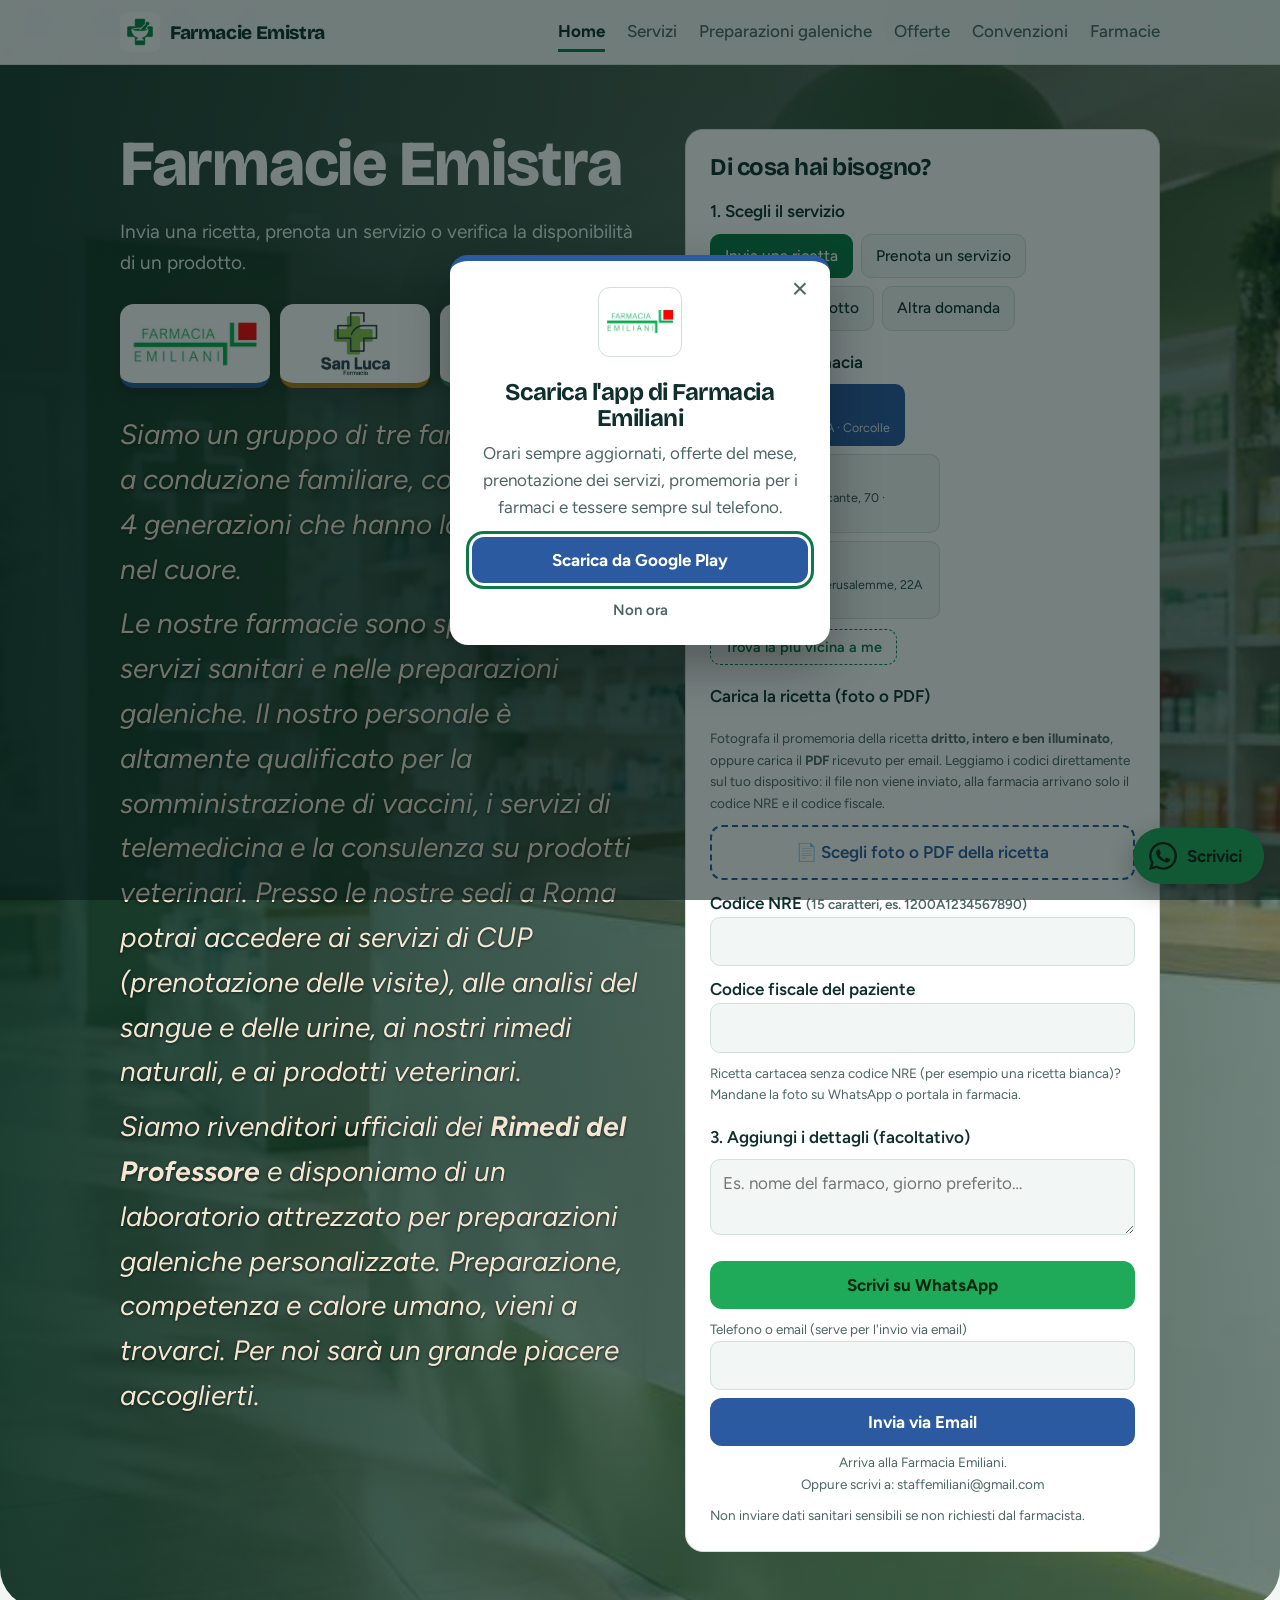
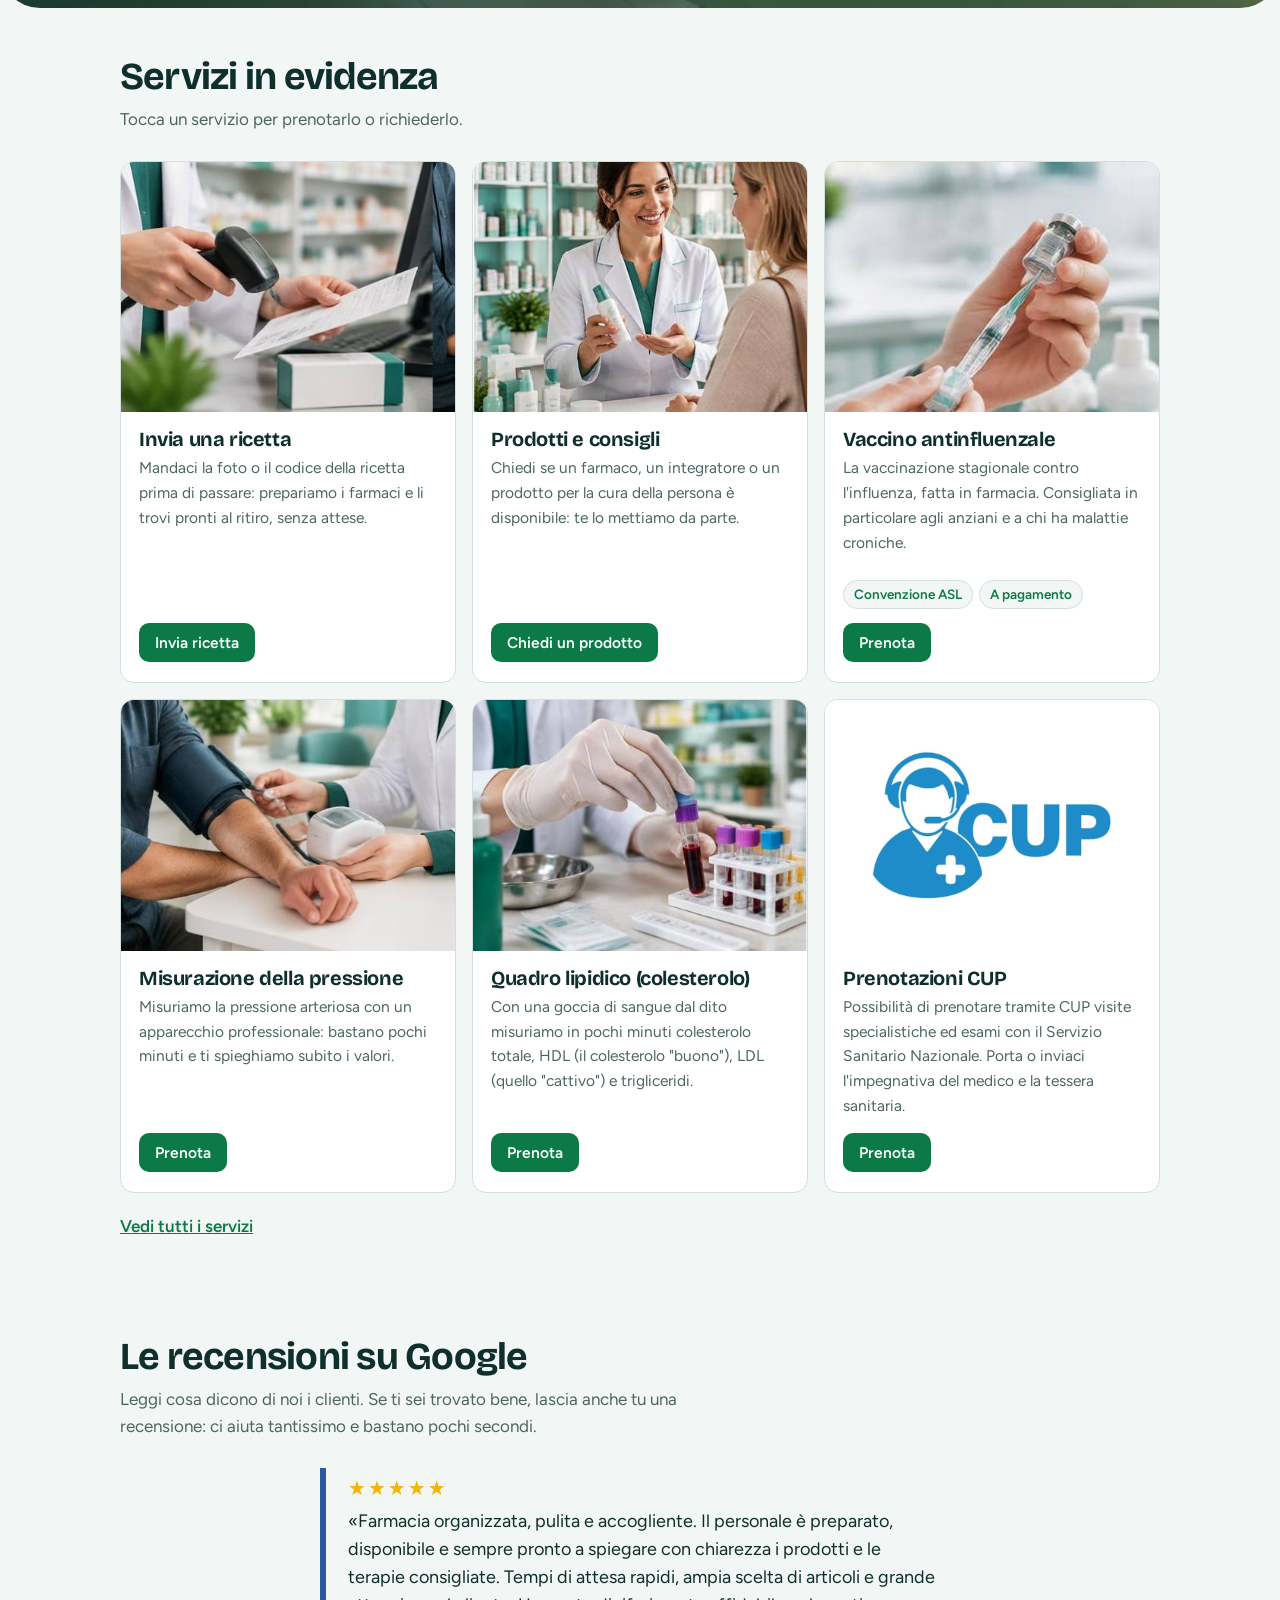
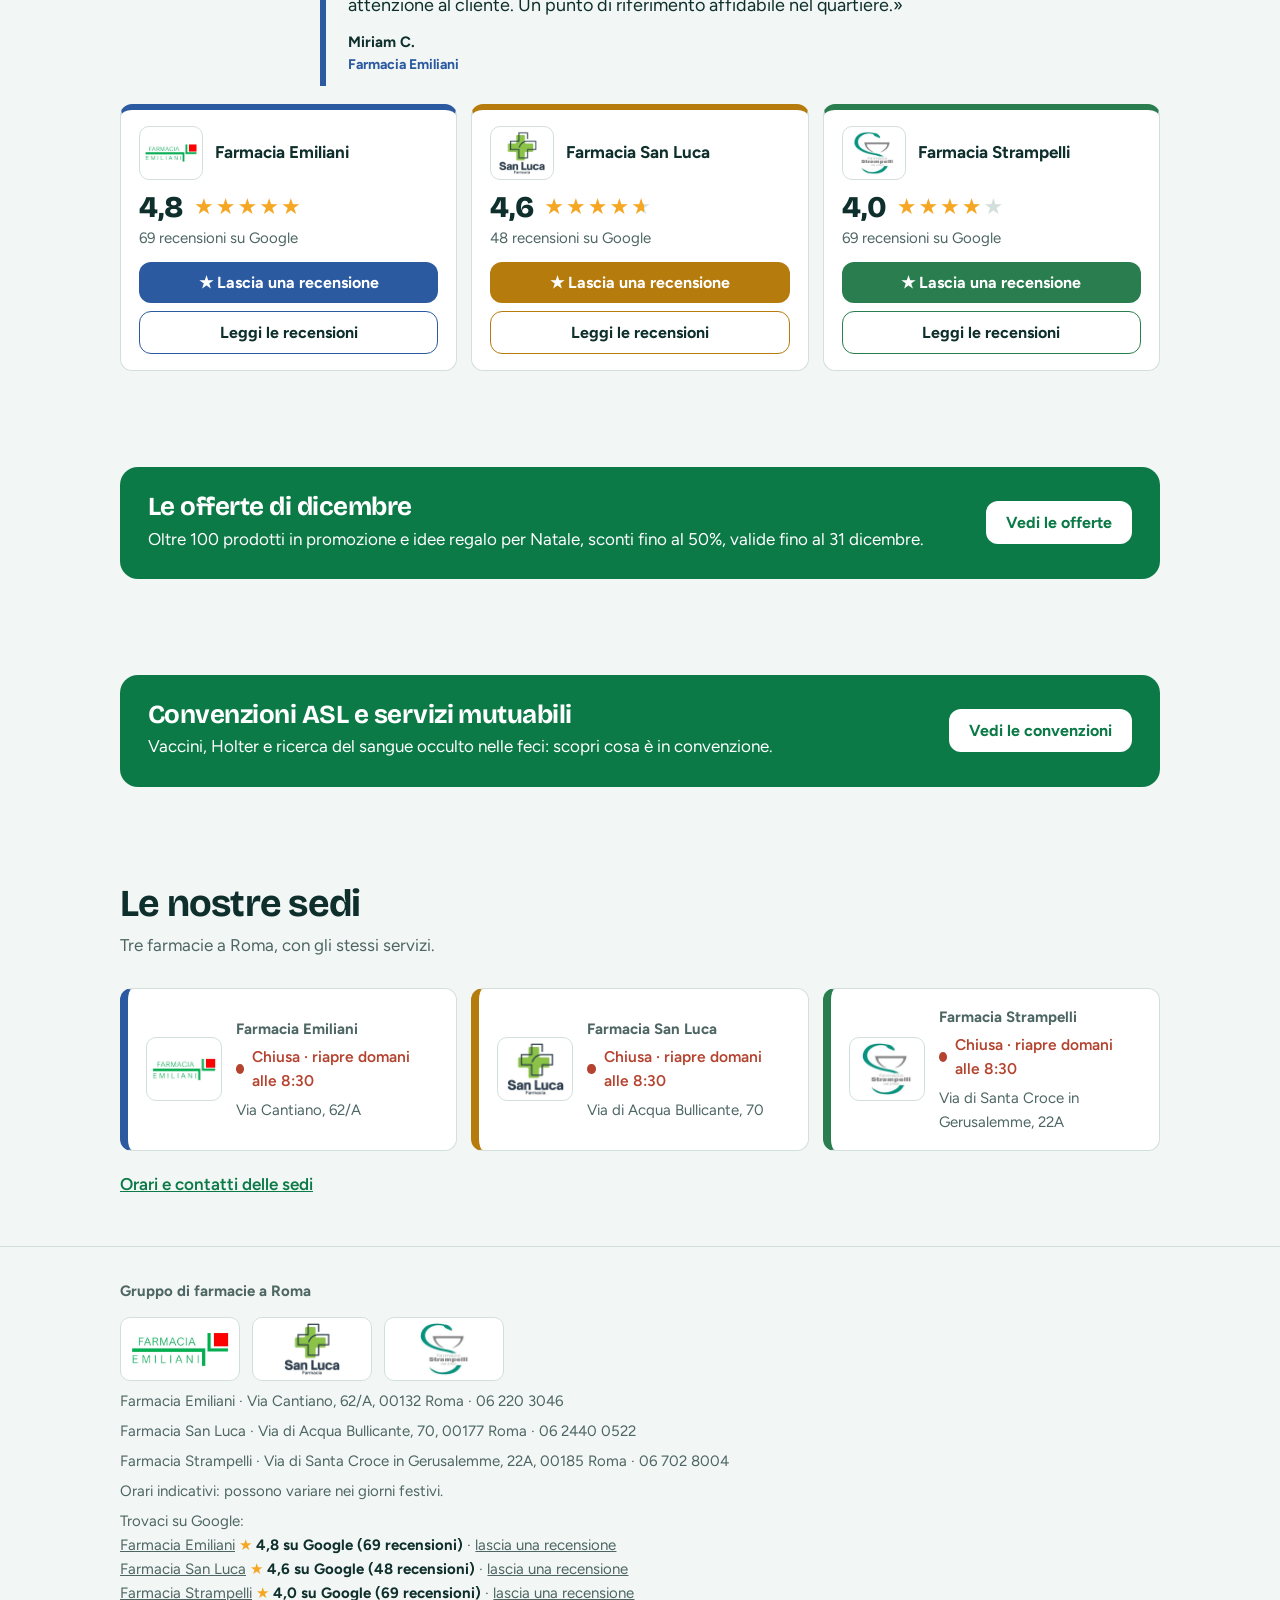
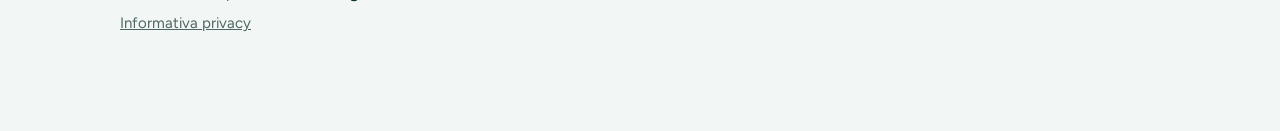
==== index.html @ eab48141 "Offerte di dicembre 2026: 102 prodotti dal volantino Q Farmacia + reparto Idee regalo di Natale Co-A" ====
<!DOCTYPE html>
<html lang="it">
<head>
<meta charset="utf-8">
<meta name="viewport" content="width=device-width, initial-scale=1, viewport-fit=cover">
<title>Farmacie Emistra · Emiliani, San Luca e Strampelli a Roma</title>
<meta name="description" content="Farmacie Emiliani, San Luca e Strampelli a Roma: invia la ricetta, prenota vaccini, Holter, analisi e servizi, scrivi su WhatsApp alla farmacia più vicina.">
<link rel="icon" type="image/png" href="assets/img/logo-gruppo.png">
<link rel="preconnect" href="https://fonts.googleapis.com">
<link rel="preconnect" href="https://fonts.gstatic.com" crossorigin>
<link href="https://fonts.googleapis.com/css2?family=Bricolage+Grotesque:wght@500;700;800&family=Figtree:wght@400;500;600&display=swap" rel="stylesheet">
<link rel="stylesheet" href="assets/style.css?v=1795597389">

</head>
<body>
<header><div class="wrap">
  <a class="brand" href="index.html"><img src="assets/img/logo-gruppo.png" alt="" width="40" height="40">Farmacie Emistra</a>
  <button type="button" class="navbtn" id="navbtn" aria-expanded="false" aria-controls="nav" aria-label="Menu"><svg width="24" height="24" viewBox="0 0 24 24" fill="none" stroke="currentColor" stroke-width="2.4" stroke-linecap="round" aria-hidden="true"><path d="M4 7h16M4 12h16M4 17h16"/></svg></button>
  <nav id="nav" aria-label="Principale"><a href="index.html" aria-current="page">Home</a><a href="servizi.html">Servizi</a><a href="preparazioni-galeniche.html">Preparazioni galeniche</a><a href="offerte.html">Offerte</a><a href="convenzioni.html">Convenzioni</a><a href="farmacie.html">Farmacie</a></nav>
</div></header>
<main id="top" tabindex="-1">
<div class="hero"><div class="wrap hero-grid">
  <div>
    <h1>Farmacie Emistra</h1>
    <p class="lead">Invia una ricetta, prenota un servizio o verifica la disponibilità di un prodotto.</p>
    <div class="trio">
      <a class="chip logo l-emiliani" style="--c:var(--emiliani)" href="https://www.google.com/maps/place/?q=place_id:ChIJH382Q7F-LxMRiJyVyYdh7GQ" target="_blank" rel="noopener"><span class="sr">Farmacia Emiliani - apri la scheda su Google</span></a>
      <a class="chip logo l-sanluca" style="--c:var(--sanluca)" href="https://www.google.com/maps/place/?q=place_id:ChIJL9sEBT1iLxMRGhrkAy4iJFs" target="_blank" rel="noopener"><span class="sr">Farmacia San Luca - apri la scheda su Google</span></a>
      <a class="chip logo l-strampelli" style="--c:var(--strampelli)" href="https://www.google.com/maps/place/?q=place_id:ChIJG0-y5ZNhLxMRQLBoApzZKh0" target="_blank" rel="noopener"><span class="sr">Farmacia Strampelli - apri la scheda su Google</span></a>
    </div>
    <div class="chi">
      <p>Siamo un gruppo di tre farmacie a Roma, a conduzione familiare, con farmacisti da 4 generazioni che hanno la professione nel cuore.</p>
      <p>Le nostre farmacie sono specializzate nei servizi sanitari e nelle preparazioni galeniche. Il nostro personale è altamente qualificato per la somministrazione di vaccini, i servizi di telemedicina e la consulenza su prodotti veterinari. Presso le nostre sedi a Roma potrai accedere ai servizi di CUP (prenotazione delle visite), alle analisi del sangue e delle urine, ai nostri rimedi naturali, e ai prodotti veterinari.</p>
      <p>Siamo rivenditori ufficiali dei <strong>Rimedi del Professore</strong> e disponiamo di un laboratorio attrezzato per preparazioni galeniche personalizzate. Preparazione, competenza e calore umano, vieni a trovarci. Per noi sarà un grande piacere accoglierti.</p>
    </div>
  </div>

  <div class="ask" id="richiesta">
    <h2>Di cosa hai bisogno?</h2>
    <fieldset><legend>1. Scegli il servizio</legend>
      <div class="opts" id="svc">
        <input type="radio" name="s" id="s1" value="Vorrei inviare una ricetta" checked><label for="s1">Invia una ricetta</label>
        <input type="radio" name="s" id="s2" value="Vorrei prenotare un servizio"><label for="s2">Prenota un servizio</label>
        <input type="radio" name="s" id="s3" value="Vorrei chiedere la disponibilità di un prodotto"><label for="s3">Chiedi un prodotto</label>
        <input type="radio" name="s" id="s4" value="Vorrei un'informazione"><label for="s4">Altra domanda</label>
      </div>
    </fieldset>
    <fieldset><legend>2. Scegli la farmacia</legend>
      <div class="opts sede" id="sede">
        <input type="radio" name="f" id="f1" value="393331804161|Emiliani" checked><label for="f1" style="--c:var(--emiliani)">Emiliani<span class="ad">Via Cantiano, 62/A · Corcolle</span></label>
        <input type="radio" name="f" id="f2" value="393890336019|San Luca"><label for="f2" style="--c:var(--sanluca)">San Luca<span class="ad">Via di Acqua Bullicante, 70 · Torpignattara</span></label>
        <input type="radio" name="f" id="f3" value="393403515536|Strampelli"><label for="f3" style="--c:var(--strampelli)">Strampelli<span class="ad">Via S. Croce in Gerusalemme, 22A · San Giovanni</span></label>
      </div>
      <button type="button" class="geob" id="geob">Trova la più vicina a me</button><p class="geo" id="geoS" aria-live="polite"></p>
    </fieldset>
    <fieldset id="hrx" class="rxbox" hidden><legend>Carica la ricetta (foto o PDF)</legend>
    <p class="note">Fotografa il promemoria della ricetta <b>dritto, intero e ben illuminato</b>, oppure carica il <b>PDF</b> ricevuto per email. Leggiamo i codici direttamente sul tuo dispositivo: il file non viene inviato, alla farmacia arrivano solo il codice NRE e il codice fiscale.</p>
    <label class="rxup" for="hrxfile">📄 Scegli foto o PDF della ricetta</label>
    <input type="file" id="hrxfile" accept="image/*,application/pdf" class="rxfile">
    <p class="note rxst" id="hrxst" aria-live="polite"></p>
    <label for="hrxnre" class="rxl">Codice NRE <span class="note">(15 caratteri, es. 1200A1234567890)</span></label>
    <input type="text" id="hrxnre" class="rxin" maxlength="20" autocomplete="off" spellcheck="false">
    <label for="hrxcf" class="rxl">Codice fiscale del paziente</label>
    <input type="text" id="hrxcf" class="rxin" maxlength="16" autocomplete="off" spellcheck="false">
    <p class="note">Ricetta cartacea senza codice NRE (per esempio una ricetta bianca)? Mandane la foto su WhatsApp o portala in farmacia.</p>
  </fieldset>
    <fieldset id="hbook" hidden><legend>3. Cosa vuoi prenotare?</legend>
      <p class="note" style="margin:0 0 10px">Tocca il servizio: scegli giorno e fascia oraria e invia la richiesta.</p>
      <div class="opts picks"><button type="button" class="svc-pick" data-svc="hb0">Consulenza con il farmacista</button><button type="button" class="svc-pick" data-svc="hb1">Prenotazioni CUP</button><button type="button" class="svc-pick" data-svc="hb2">Vaccino antinfluenzale</button><button type="button" class="svc-pick" data-svc="hb3">Vaccino HPV</button><button type="button" class="svc-pick" data-svc="hb4">Vaccino antipneumococcico</button><button type="button" class="svc-pick" data-svc="hb17">Vaccino anti-Covid <small>(solo San Luca e Strampelli)</small></button><button type="button" class="svc-pick" data-svc="hb5">Misurazione della pressione</button><button type="button" class="svc-pick" data-svc="hb6">Holter cardiaco</button><button type="button" class="svc-pick" data-svc="hb7">Holter pressorio</button><button type="button" class="svc-pick" data-svc="hb12">Elettrocardiogramma (ECG)</button><button type="button" class="svc-pick" data-svc="hb8">Foratura lobi</button><button type="button" class="svc-pick" data-svc="hb9">Quadro lipidico (colesterolo)</button><button type="button" class="svc-pick" data-svc="hb10">Glicemia</button><button type="button" class="svc-pick" data-svc="hb13">Emoglobina glicata <small>(solo Strampelli)</small></button><button type="button" class="svc-pick" data-svc="hb11">Tamponi rapidi</button><button type="button" class="svc-pick" data-svc="hb14">Esame delle urine <small>(solo Strampelli)</small></button><button type="button" class="svc-pick" data-svc="hb15">Breath test Helicobacter pylori</button><button type="button" class="svc-pick" data-svc="hb16">Breath test lattosio</button></div>
      <div hidden><article class="svc" id="hb0" data-cat="r" data-book="1" data-phrase="prenotare una consulenza con il farmacista" data-title="Consulenza con il farmacista" data-ml="" data-modes=""><div><h3>Consulenza con il farmacista</h3><p>Un momento dedicato per parlare con calma delle tue terapie: come e quando prendere i farmaci, possibili interazioni, dubbi ed effetti indesiderati.</p><div class="bds"></div></div></article><article class="svc" id="hb1" data-cat="r" data-book="1" data-phrase="prenotare una visita o un esame tramite CUP" data-title="Prenotazioni CUP" data-ml="" data-modes=""><div><h3>Prenotazioni CUP</h3><p>Possibilità di prenotare tramite CUP visite specialistiche ed esami con il Servizio Sanitario Nazionale. Porta o inviaci l'impegnativa del medico e la tessera sanitaria.</p><div class="bds"></div></div></article><article class="svc" id="hb2" data-cat="v" data-book="1" data-phrase="prenotare il vaccino antinfluenzale" data-title="Vaccino antinfluenzale" data-ml="Come vuoi farlo?" data-modes="In convenzione ASL|A pagamento"><div><h3>Vaccino antinfluenzale</h3><p>La vaccinazione stagionale contro l'influenza, fatta in farmacia. Consigliata in particolare agli anziani e a chi ha malattie croniche.</p><div class="bds"><span class="bd">Convenzione ASL</span><span class="bd">A pagamento</span></div></div></article><article class="svc" id="hb3" data-cat="v" data-book="1" data-phrase="prenotare il vaccino HPV" data-title="Vaccino HPV" data-ml="Come vuoi farlo?" data-modes="In convenzione ASL|A pagamento"><div><h3>Vaccino HPV</h3><p>Vaccino contro il papillomavirus (HPV), il virus che può causare alcuni tumori, tra cui quello del collo dell'utero. Protegge maschi e femmine.</p><div class="bds"><span class="bd">Convenzione ASL</span><span class="bd">A pagamento</span></div></div></article><article class="svc" id="hb4" data-cat="v" data-book="1" data-phrase="prenotare il vaccino contro lo pneumococco" data-title="Vaccino antipneumococcico" data-ml="Come vuoi farlo?" data-modes="In convenzione ASL|A pagamento"><div><h3>Vaccino antipneumococcico</h3><p>Protegge dallo pneumococco, un batterio che può causare polmonite e altre infezioni gravi. Consigliato in particolare ad anziani e persone fragili.</p><div class="bds"><span class="bd">Convenzione ASL</span><span class="bd">A pagamento</span></div></div></article><article class="svc" id="hb17" data-cat="v" data-book="1" data-phrase="prenotare il vaccino anti-Covid" data-title="Vaccino anti-Covid" data-ml="" data-modes="" data-only="sanluca strampelli"><div><h3>Vaccino anti-Covid</h3><p>Il vaccino aggiornato contro il Covid-19, fatto in farmacia. Consigliato in particolare a over 60, persone fragili e a chi ha malattie croniche. Gratuito, in convenzione ASL.</p><div class="bds"><span class="bd">Convenzione ASL</span><span class="bd">Solo San Luca e Strampelli</span></div></div></article><article class="svc" id="hb5" data-cat="c" data-book="1" data-phrase="prenotare la misurazione della pressione" data-title="Misurazione della pressione" data-ml="" data-modes=""><div><h3>Misurazione della pressione</h3><p>Misuriamo la pressione arteriosa con un apparecchio professionale: bastano pochi minuti e ti spieghiamo subito i valori.</p><div class="bds"></div></div></article><article class="svc" id="hb6" data-cat="c" data-book="1" data-phrase="prenotare un Holter cardiaco" data-title="Holter cardiaco" data-ml="Come vuoi farlo?" data-modes="Mutuabile|A pagamento"><div><h3>Holter cardiaco</h3><p>Esame del cuore: ti applichiamo alcuni elettrodi sul petto collegati a un piccolo apparecchio portatile, che registra il battito per 24 ore mentre fai la tua vita normale.</p><div class="bds"><span class="bd">Mutuabile</span><span class="bd">A pagamento</span></div></div></article><article class="svc" id="hb7" data-cat="c" data-book="1" data-phrase="prenotare un Holter pressorio" data-title="Holter pressorio" data-ml="Come vuoi farlo?" data-modes="Mutuabile|A pagamento"><div><h3>Holter pressorio</h3><p>Un bracciale collegato a un piccolo apparecchio misura da solo la pressione a intervalli regolari per 24 ore, anche di notte, per vedere come varia durante la giornata.</p><div class="bds"><span class="bd">Mutuabile</span><span class="bd">A pagamento</span></div></div></article><article class="svc" id="hb8" data-cat="c" data-book="1" data-phrase="prenotare la foratura dei lobi" data-title="Foratura lobi" data-ml="" data-modes=""><div><h3>Foratura lobi</h3><p>Foratura dei lobi delle orecchie fatta dal farmacista con uno strumento sterile e monouso.</p><div class="bds"></div></div></article><article class="svc" id="hb9" data-cat="a" data-book="1" data-phrase="prenotare il quadro lipidico (colesterolo, trigliceridi, HDL e LDL)" data-title="Quadro lipidico (colesterolo)" data-ml="" data-modes=""><div><h3>Quadro lipidico (colesterolo)</h3><p>Con una goccia di sangue dal dito misuriamo in pochi minuti colesterolo totale, HDL (il colesterolo &quot;buono&quot;), LDL (quello &quot;cattivo&quot;) e trigliceridi.</p><div class="bds"></div></div></article><article class="svc" id="hb10" data-cat="a" data-book="1" data-phrase="prenotare la misurazione della glicemia" data-title="Glicemia" data-ml="" data-modes=""><div><h3>Glicemia</h3><p>Misura dello zucchero nel sangue con una goccia prelevata dal dito, risultato in pochi secondi. Per un valore più affidabile è meglio venire a digiuno.</p><div class="bds"></div></div></article><article class="svc" id="hb11" data-cat="a" data-book="1" data-phrase="prenotare un tampone rapido" data-title="Tamponi rapidi" data-ml="Quale test?" data-modes="Streptococco|Covid"><div><h3>Tamponi rapidi</h3><p>Test rapido con tampone per capire se mal di gola o sintomi respiratori sono dovuti allo streptococco o al Covid. Risultato in pochi minuti.</p><div class="bds"></div></div></article><article class="svc" id="hb12" data-cat="c" data-book="1" data-phrase="prenotare un elettrocardiogramma (ECG) a pagamento" data-title="Elettrocardiogramma (ECG)" data-ml="" data-modes=""><div><h3>Elettrocardiogramma (ECG)</h3><p>Esame rapido e indolore che registra l'attività elettrica del cuore: applichiamo alcuni elettrodi su petto, braccia e gambe e in pochi minuti otteniamo il tracciato.</p><div class="bds"><span class="bd">A pagamento</span></div></div></article><article class="svc" id="hb13" data-cat="a" data-book="1" data-phrase="prenotare l'esame dell'emoglobina glicata" data-title="Emoglobina glicata" data-ml="" data-modes="" data-only="strampelli"><div><h3>Emoglobina glicata</h3><p>Con una goccia di sangue dal dito misuriamo l'emoglobina glicata (HbA1c), che indica la media della glicemia negli ultimi 2-3 mesi. Utile soprattutto per chi ha il diabete.</p><div class="bds"><span class="bd">Solo Strampelli</span></div></div></article><article class="svc" id="hb14" data-cat="a" data-book="1" data-phrase="prenotare l'esame delle urine" data-title="Esame delle urine" data-ml="" data-modes="" data-only="strampelli"><div><h3>Esame delle urine</h3><p>Analisi di un campione di urine con striscia reattiva: valuta glucosio, proteine, sangue, globuli bianchi e altri parametri. Porta le urine del mattino in un contenitore sterile.</p><div class="bds"><span class="bd">Solo Strampelli</span></div></div></article><article class="svc" id="hb15" data-cat="a" data-book="1" data-phrase="prenotare un breath test per Helicobacter pylori" data-title="Breath test Helicobacter pylori" data-ml="" data-modes=""><div><h3>Breath test Helicobacter pylori</h3><p>Test del respiro semplice e non invasivo per scoprire l'infezione da Helicobacter pylori, il batterio che può causare gastrite e ulcera. Si soffia in alcune provette prima e dopo aver bevuto una soluzione. Va fatto a digiuno: ti diamo noi le istruzioni.</p><div class="bds"></div></div></article><article class="svc" id="hb16" data-cat="a" data-book="1" data-phrase="prenotare un breath test per il lattosio" data-title="Breath test lattosio" data-ml="" data-modes=""><div><h3>Breath test lattosio</h3><p>Test del respiro semplice e non invasivo per scoprire l'intolleranza al lattosio. Si soffia in alcune provette prima e dopo aver bevuto una soluzione con lattosio. Va fatto a digiuno: ti diamo noi le istruzioni.</p><div class="bds"></div></div></article></div>
    </fieldset>
    <fieldset id="hdet"><legend><label for="det" style="font-weight:600">3. Aggiungi i dettagli (facoltativo)</label></legend>
      <textarea id="det" placeholder="Es. nome del farmaco, giorno preferito…"></textarea>
    </fieldset>
    <div id="hsend">
      <a class="btn" id="go" href="#" target="_blank" rel="noopener">Scrivi su WhatsApp</a>
      <label for="hc" class="note" style="display:block;margin-top:10px">Telefono o email (serve per l'invio via email)</label><input type="text" id="hc" autocomplete="email" class="hc">
      <button type="button" class="btn btn-mail" id="gomail">Invia via Email</button>
      <p class="note mailto-alt" id="gomailalt"></p>
    </div>
    <p class="note">Non inviare dati sanitari sensibili se non richiesti dal farmacista.</p>
    <p class="note" id="hpriv" hidden>La richiesta viene registrata dalla farmacia scelta per gestirla. <a href="privacy.html">Informativa privacy</a></p>
  </div>
</div></div>
<section class="giornata" id="giornata" data-fino="2026-11-23"><div class="wrap"><div class="gt"><a class="gt-img" href="assets/img/giornata-2026-11-23.jpg" target="_blank" rel="noopener"><img src="assets/img/giornata-2026-11-23.jpg" alt="Locandina: giornata controllo colesterolo e glicemia, lunedì 23 novembre alla Farmacia Emiliani, solo 15 euro" loading="lazy" width="900" height="900"></a><div class="gt-txt"><span class="gt-tag">Farmacia Emiliani · Giornata a tema</span><h2>Controllo colesterolo + glicemia</h2><p class="gt-quando"><b>Lunedì 23 novembre</b> · 8:30-13:00 e 16:00-19:30</p><p>Colesterolo totale, HDL, LDL, trigliceridi e glicemia: <b>solo 15 €</b>, tutto incluso.</p><p><b>È necessario venire a digiuno.</b> Posti limitati, prenotazione obbligatoria.</p><p class="gt-dove">Via Cantiano 62/A, Corcolle</p><div class="gt-btns"><a class="btn" href="https://wa.me/393331804161?text=Buongiorno%20Farmacia%20Emiliani%2C%20vorrei%20prenotare%20il%20controllo%20colesterolo%20%2B%20glicemia%20di%20luned%C3%AC%2023%20novembre." target="_blank" rel="noopener">Prenota su WhatsApp</a><a class="btnl" href="tel:+39062203046">Chiama 06 220 3046</a></div></div></div></div></section>
<script>(function(){var g=document.getElementById('giornata'),d=new Date(),o=d.getFullYear()+'-'+String(d.getMonth()+1).padStart(2,'0')+'-'+String(d.getDate()).padStart(2,'0');if(g&&o>g.dataset.fino)g.remove();})();</script>
<section><div class="wrap"><h2>Servizi in evidenza</h2><p class="intro">Tocca un servizio per prenotarlo o richiederlo.</p>
<div class="services" id="hl"><article class="svc" data-cat="r" data-book="0" data-phrase="inviare una ricetta" data-title="Invia una ricetta" data-ml="" data-modes=""><img src="assets/img/invia-una-ricetta.jpg" alt="" loading="lazy"><div><h3>Invia una ricetta</h3><p>Mandaci la foto o il codice della ricetta prima di passare: prepariamo i farmaci e li trovi pronti al ritiro, senza attese.</p><div class="bds"></div><button type="button" class="svc-btn">Invia ricetta</button></div></article><article class="svc" data-cat="r" data-book="0" data-phrase="chiedere la disponibilità di un prodotto" data-title="Prodotti e consigli" data-ml="" data-modes=""><img src="assets/img/prodotti-e-consigli.jpg" alt="" loading="lazy"><div><h3>Prodotti e consigli</h3><p>Chiedi se un farmaco, un integratore o un prodotto per la cura della persona è disponibile: te lo mettiamo da parte.</p><div class="bds"></div><button type="button" class="svc-btn">Chiedi un prodotto</button></div></article><article class="svc" data-cat="v" data-book="1" data-phrase="prenotare il vaccino antinfluenzale" data-title="Vaccino antinfluenzale" data-ml="Come vuoi farlo?" data-modes="In convenzione ASL|A pagamento"><img src="assets/img/vaccino-antinfluenzale.jpg" alt="" loading="lazy"><div><h3>Vaccino antinfluenzale</h3><p>La vaccinazione stagionale contro l'influenza, fatta in farmacia. Consigliata in particolare agli anziani e a chi ha malattie croniche.</p><div class="bds"><span class="bd">Convenzione ASL</span><span class="bd">A pagamento</span></div><button type="button" class="svc-btn">Prenota</button></div></article><article class="svc" data-cat="c" data-book="1" data-phrase="prenotare la misurazione della pressione" data-title="Misurazione della pressione" data-ml="" data-modes=""><img src="assets/img/misurazione-della-pressione.jpg" alt="" loading="lazy"><div><h3>Misurazione della pressione</h3><p>Misuriamo la pressione arteriosa con un apparecchio professionale: bastano pochi minuti e ti spieghiamo subito i valori.</p><div class="bds"></div><button type="button" class="svc-btn">Prenota</button></div></article><article class="svc" data-cat="a" data-book="1" data-phrase="prenotare il quadro lipidico (colesterolo, trigliceridi, HDL e LDL)" data-title="Quadro lipidico (colesterolo)" data-ml="" data-modes=""><img src="assets/img/metabolic-check.jpg" alt="" loading="lazy"><div><h3>Quadro lipidico (colesterolo)</h3><p>Con una goccia di sangue dal dito misuriamo in pochi minuti colesterolo totale, HDL (il colesterolo &quot;buono&quot;), LDL (quello &quot;cattivo&quot;) e trigliceridi.</p><div class="bds"></div><button type="button" class="svc-btn">Prenota</button></div></article><article class="svc" data-cat="r" data-book="1" data-phrase="prenotare una visita o un esame tramite CUP" data-title="Prenotazioni CUP" data-ml="" data-modes=""><img src="assets/img/prenotazione-visite-cup.jpg?v=1792423168" alt="" loading="lazy"><div><h3>Prenotazioni CUP</h3><p>Possibilità di prenotare tramite CUP visite specialistiche ed esami con il Servizio Sanitario Nazionale. Porta o inviaci l'impegnativa del medico e la tessera sanitaria.</p><div class="bds"></div><button type="button" class="svc-btn">Prenota</button></div></article></div><a class="more" href="servizi.html">Vedi tutti i servizi</a></div></section>
<section id="recensioni"><div class="wrap"><h2>Le recensioni su Google</h2><p class="intro">Leggi cosa dicono di noi i clienti. Se ti sei trovato bene, lascia anche tu una recensione: ci aiuta tantissimo e bastano pochi secondi.</p><div class="rvt" id="rvt" hidden aria-label="Recensioni dei clienti"><div class="rvt-track" id="rvtt"></div></div><div class="rv-grid"><div class="rv" data-rv="emiliani" style="--c:var(--emiliani)"><div class="rvh"><img class="ml" src="assets/img/logo-emiliani.jpg" alt="Logo Farmacia Emiliani"><b>Farmacia Emiliani</b></div><p class="rvs"><span class="rvn"></span><span class="stars" aria-hidden="true">★★★★★</span><span class="rvc"></span></p><div class="rva"><a class="rvw" href="https://search.google.com/local/writereview?placeid=ChIJH382Q7F-LxMRiJyVyYdh7GQ" target="_blank" rel="noopener">★ Lascia una recensione</a><a class="rvr" href="https://www.google.com/maps/place/?q=place_id:ChIJH382Q7F-LxMRiJyVyYdh7GQ" target="_blank" rel="noopener">Leggi le recensioni</a></div></div><div class="rv" data-rv="sanluca" style="--c:var(--sanluca)"><div class="rvh"><img class="ml" src="assets/img/logo-san-luca.jpg" alt="Logo Farmacia San Luca"><b>Farmacia San Luca</b></div><p class="rvs"><span class="rvn"></span><span class="stars" aria-hidden="true">★★★★★</span><span class="rvc"></span></p><div class="rva"><a class="rvw" href="https://search.google.com/local/writereview?placeid=ChIJL9sEBT1iLxMRGhrkAy4iJFs" target="_blank" rel="noopener">★ Lascia una recensione</a><a class="rvr" href="https://www.google.com/maps/place/?q=place_id:ChIJL9sEBT1iLxMRGhrkAy4iJFs" target="_blank" rel="noopener">Leggi le recensioni</a></div></div><div class="rv" data-rv="strampelli" style="--c:var(--strampelli)"><div class="rvh"><img class="ml" src="assets/img/logo-strampelli.jpg" alt="Logo Farmacia Strampelli"><b>Farmacia Strampelli</b></div><p class="rvs"><span class="rvn"></span><span class="stars" aria-hidden="true">★★★★★</span><span class="rvc"></span></p><div class="rva"><a class="rvw" href="https://search.google.com/local/writereview?placeid=ChIJG0-y5ZNhLxMRQLBoApzZKh0" target="_blank" rel="noopener">★ Lascia una recensione</a><a class="rvr" href="https://www.google.com/maps/place/?q=place_id:ChIJG0-y5ZNhLxMRQLBoApzZKh0" target="_blank" rel="noopener">Leggi le recensioni</a></div></div></div></div></section>
<section><div class="wrap"><div class="band"><div><h2>Le offerte di dicembre</h2><p>Oltre 100 prodotti in promozione e idee regalo per Natale, sconti fino al 50%, valide fino al 31 dicembre.</p></div><a class="btnl" href="offerte.html">Vedi le offerte</a></div></div></section>
<section><div class="wrap"><div class="band"><div><h2>Convenzioni ASL e servizi mutuabili</h2><p>Vaccini, Holter e ricerca del sangue occulto nelle feci: scopri cosa è in convenzione.</p></div><a class="btnl" href="convenzioni.html">Vedi le convenzioni</a></div></div></section>
<section><div class="wrap"><h2>Le nostre sedi</h2><p class="intro">Tre farmacie a Roma, con gli stessi servizi.</p><div class="mini-grid"><a class="mini" href="farmacie.html" style="--c:var(--emiliani)"><img class="ml" src="assets/img/logo-emiliani.jpg" alt="Logo Farmacia Emiliani"><span class="mt"><b>Farmacia Emiliani</b><span class="st" data-k="emiliani"></span><span>Via Cantiano, 62/A</span></span></a><a class="mini" href="farmacie.html" style="--c:var(--sanluca)"><img class="ml" src="assets/img/logo-san-luca.jpg" alt="Logo Farmacia San Luca"><span class="mt"><b>Farmacia San Luca</b><span class="st" data-k="sanluca"></span><span>Via di Acqua Bullicante, 70</span></span></a><a class="mini" href="farmacie.html" style="--c:var(--strampelli)"><img class="ml" src="assets/img/logo-strampelli.jpg" alt="Logo Farmacia Strampelli"><span class="mt"><b>Farmacia Strampelli</b><span class="st" data-k="strampelli"></span><span>Via di Santa Croce in Gerusalemme, 22A</span></span></a></div>
<a class="more" href="farmacie.html">Orari e contatti delle sedi</a></div></section>
</main>
<footer><div class="wrap"><strong>Gruppo di farmacie a Roma</strong><div class="flogos"><img src="assets/img/logo-emiliani.jpg" alt="Logo Farmacia Emiliani"><img src="assets/img/logo-san-luca.jpg" alt="Logo Farmacia San Luca"><img src="assets/img/logo-strampelli.jpg" alt="Logo Farmacia Strampelli"></div><address>Farmacia Emiliani · Via Cantiano, 62/A, 00132 Roma · 06 220 3046</address><address>Farmacia San Luca · Via di Acqua Bullicante, 70, 00177 Roma · 06 2440 0522</address><address>Farmacia Strampelli · Via di Santa Croce in Gerusalemme, 22A, 00185 Roma · 06 702 8004</address><address>Orari indicativi: possono variare nei giorni festivi.</address><address>Trovaci su Google:<br><a href="https://www.google.com/maps/place/?q=place_id:ChIJH382Q7F-LxMRiJyVyYdh7GQ" target="_blank" rel="noopener">Farmacia Emiliani</a> <span data-gr="emiliani" class="gr"></span> · <a href="https://search.google.com/local/writereview?placeid=ChIJH382Q7F-LxMRiJyVyYdh7GQ" target="_blank" rel="noopener">lascia una recensione</a><br><a href="https://www.google.com/maps/place/?q=place_id:ChIJL9sEBT1iLxMRGhrkAy4iJFs" target="_blank" rel="noopener">Farmacia San Luca</a> <span data-gr="sanluca" class="gr"></span> · <a href="https://search.google.com/local/writereview?placeid=ChIJL9sEBT1iLxMRGhrkAy4iJFs" target="_blank" rel="noopener">lascia una recensione</a><br><a href="https://www.google.com/maps/place/?q=place_id:ChIJG0-y5ZNhLxMRQLBoApzZKh0" target="_blank" rel="noopener">Farmacia Strampelli</a> <span data-gr="strampelli" class="gr"></span> · <a href="https://search.google.com/local/writereview?placeid=ChIJG0-y5ZNhLxMRQLBoApzZKh0" target="_blank" rel="noopener">lascia una recensione</a></address><address><a href="privacy.html">Informativa privacy</a></address></div></footer>
<dialog id="dlg" aria-labelledby="dt"><div class="dlg">
  <button type="button" class="x" id="dx" aria-label="Chiudi">&times;</button>
  <h2 id="dt"></h2>
  <p class="ddesc" id="ddesc"></p>
  <fieldset><legend>Farmacia</legend>
    <div class="opts sede">
      <input type="radio" name="df" id="d1" value="393331804161|Emiliani" checked><label for="d1" style="--c:var(--emiliani)">Emiliani<span class="ad">Via Cantiano, 62/A · Corcolle</span></label>
      <input type="radio" name="df" id="d2" value="393890336019|San Luca"><label for="d2" style="--c:var(--sanluca)">San Luca<span class="ad">Via di Acqua Bullicante, 70 · Torpignattara</span></label>
      <input type="radio" name="df" id="d3" value="393403515536|Strampelli"><label for="d3" style="--c:var(--strampelli)">Strampelli<span class="ad">Via S. Croce in Gerusalemme, 22A · San Giovanni</span></label>
    </div>
    <button type="button" class="geob" id="dgeob">Trova la più vicina a me</button><p class="geo" id="dgeo" aria-live="polite"></p></fieldset>
  <fieldset id="rx" class="rxbox" hidden><legend>Carica la ricetta (foto o PDF)</legend>
    <p class="note">Fotografa il promemoria della ricetta <b>dritto, intero e ben illuminato</b>, oppure carica il <b>PDF</b> ricevuto per email. Leggiamo i codici direttamente sul tuo dispositivo: il file non viene inviato, alla farmacia arrivano solo il codice NRE e il codice fiscale.</p>
    <label class="rxup" for="rxfile">📄 Scegli foto o PDF della ricetta</label>
    <input type="file" id="rxfile" accept="image/*,application/pdf" class="rxfile">
    <p class="note rxst" id="rxst" aria-live="polite"></p>
    <label for="rxnre" class="rxl">Codice NRE <span class="note">(15 caratteri, es. 1200A1234567890)</span></label>
    <input type="text" id="rxnre" class="rxin" maxlength="20" autocomplete="off" spellcheck="false">
    <label for="rxcf" class="rxl">Codice fiscale del paziente</label>
    <input type="text" id="rxcf" class="rxin" maxlength="16" autocomplete="off" spellcheck="false">
    <p class="note">Ricetta cartacea senza codice NRE (per esempio una ricetta bianca)? Mandane la foto su WhatsApp o portala in farmacia.</p>
  </fieldset>
  <fieldset id="modes" hidden><legend id="ml"></legend><div class="opts" id="mopts"></div></fieldset>
  <div id="when">
    <fieldset><legend><label for="dd" style="font-weight:600">Giorno preferito</label></legend><input type="date" id="dd"></fieldset>
    <fieldset><legend>Fascia oraria</legend>
      <div class="opts">
        <input type="radio" name="dh" id="h1" value="" checked><label for="h1">Indifferente</label>
        <input type="radio" name="dh" id="h2" value="di mattina"><label for="h2">Mattina</label>
        <input type="radio" name="dh" id="h3" value="di pomeriggio"><label for="h3">Pomeriggio</label>
      </div></fieldset>
  </div>
  <fieldset><legend><label for="dn" style="font-weight:600">Nome e cognome (facoltativo)</label></legend><input type="text" id="dn" autocomplete="name"></fieldset>
  <fieldset><legend><label for="dp" style="font-weight:600">Telefono per essere ricontattati</label></legend><input type="tel" id="dp" autocomplete="tel" inputmode="tel"></fieldset>
  <fieldset><legend><label for="de" style="font-weight:600">Email</label></legend><input type="email" id="de" autocomplete="email" inputmode="email"></fieldset>
  <p class="note">Per l\'invio via email lascia almeno il telefono o l\'email, così la farmacia può risponderti.</p>
  <fieldset><legend><label for="dm" style="font-weight:600">Note (facoltativo)</label></legend><textarea id="dm"></textarea></fieldset>
  <p class="note" id="dhint"></p>
  <div class="hp" aria-hidden="true"><label>Sito web <input type="text" id="website" tabindex="-1" autocomplete="off"></label></div>
  <a class="btn" id="dgo" href="#" target="_blank" rel="noopener" style="margin-top:14px">Scrivi su WhatsApp</a>
  <button type="button" class="btn btn-mail" id="dmail">Invia via Email</button>
  <p class="note mailto-alt" id="dmailalt"></p>
  <p class="note" id="dpriv" hidden>La richiesta viene registrata dalla farmacia scelta per gestirla. <a href="privacy.html">Informativa privacy</a></p>
</div></dialog>
<div class="fab">
  <div class="menu" id="menu" role="dialog" aria-label="Scrivici su WhatsApp"><p class="mh">Con quale farmacia vuoi parlare?</p><div class="mrow" style="--c:var(--emiliani)"><a class="mwa" target="_blank" rel="noopener" href="https://wa.me/393331804161"><b>Emiliani</b><span>333 180 4161</span></a><a class="mcall" href="tel:+39062203046" aria-label="Chiama Emiliani"><svg width="22" height="22" viewBox="0 0 24 24" fill="none" stroke="currentColor" stroke-width="2" stroke-linecap="round" stroke-linejoin="round" aria-hidden="true"><path d="M22 16.9v3a2 2 0 0 1-2.2 2 19.8 19.8 0 0 1-8.6-3.1 19.5 19.5 0 0 1-6-6A19.8 19.8 0 0 1 2.1 4.2 2 2 0 0 1 4.1 2h3a2 2 0 0 1 2 1.7c.1 1 .4 1.9.7 2.8a2 2 0 0 1-.5 2.1L8.1 9.9a16 16 0 0 0 6 6l1.3-1.3a2 2 0 0 1 2.1-.4c.9.3 1.8.6 2.8.7a2 2 0 0 1 1.7 2z"/></svg></a></div><div class="mrow" style="--c:var(--sanluca)"><a class="mwa" target="_blank" rel="noopener" href="https://wa.me/393890336019"><b>San Luca</b><span>389 033 6019</span></a><a class="mcall" href="tel:+390624400522" aria-label="Chiama San Luca"><svg width="22" height="22" viewBox="0 0 24 24" fill="none" stroke="currentColor" stroke-width="2" stroke-linecap="round" stroke-linejoin="round" aria-hidden="true"><path d="M22 16.9v3a2 2 0 0 1-2.2 2 19.8 19.8 0 0 1-8.6-3.1 19.5 19.5 0 0 1-6-6A19.8 19.8 0 0 1 2.1 4.2 2 2 0 0 1 4.1 2h3a2 2 0 0 1 2 1.7c.1 1 .4 1.9.7 2.8a2 2 0 0 1-.5 2.1L8.1 9.9a16 16 0 0 0 6 6l1.3-1.3a2 2 0 0 1 2.1-.4c.9.3 1.8.6 2.8.7a2 2 0 0 1 1.7 2z"/></svg></a></div><div class="mrow" style="--c:var(--strampelli)"><a class="mwa" target="_blank" rel="noopener" href="https://wa.me/393403515536"><b>Strampelli</b><span>340 351 5536</span></a><a class="mcall" href="tel:+39067028004" aria-label="Chiama Strampelli"><svg width="22" height="22" viewBox="0 0 24 24" fill="none" stroke="currentColor" stroke-width="2" stroke-linecap="round" stroke-linejoin="round" aria-hidden="true"><path d="M22 16.9v3a2 2 0 0 1-2.2 2 19.8 19.8 0 0 1-8.6-3.1 19.5 19.5 0 0 1-6-6A19.8 19.8 0 0 1 2.1 4.2 2 2 0 0 1 4.1 2h3a2 2 0 0 1 2 1.7c.1 1 .4 1.9.7 2.8a2 2 0 0 1-.5 2.1L8.1 9.9a16 16 0 0 0 6 6l1.3-1.3a2 2 0 0 1 2.1-.4c.9.3 1.8.6 2.8.7a2 2 0 0 1 1.7 2z"/></svg></a></div></div>
  <button id="fab" aria-expanded="false" aria-controls="menu"><svg width="28" height="28" viewBox="0 0 24 24" fill="currentColor" aria-hidden="true"><path d="M17.472 14.382c-.297-.149-1.758-.867-2.03-.967-.273-.099-.471-.148-.67.15-.197.297-.767.966-.94 1.164-.173.199-.347.223-.644.075-.297-.15-1.255-.463-2.39-1.475-.883-.788-1.48-1.761-1.653-2.059-.173-.297-.018-.458.13-.606.134-.133.298-.347.446-.52.149-.174.198-.298.298-.497.099-.198.05-.371-.025-.52-.075-.149-.669-1.612-.916-2.207-.242-.579-.487-.5-.669-.51-.173-.008-.371-.01-.57-.01-.198 0-.52.074-.792.372-.272.297-1.04 1.016-1.04 2.479 0 1.462 1.065 2.875 1.213 3.074.149.198 2.096 3.2 5.077 4.487.709.306 1.262.489 1.694.625.712.227 1.36.195 1.871.118.571-.085 1.758-.719 2.006-1.413.248-.694.248-1.289.173-1.413-.074-.124-.272-.198-.57-.347m-5.421 7.403h-.004a9.87 9.87 0 01-5.031-1.378l-.361-.214-3.741.982.998-3.648-.235-.374a9.86 9.86 0 01-1.51-5.26c.001-5.45 4.436-9.884 9.888-9.884 2.64 0 5.122 1.03 6.988 2.898a9.825 9.825 0 012.893 6.994c-.003 5.45-4.437 9.884-9.885 9.884m8.413-18.297A11.815 11.815 0 0012.05 0C5.495 0 .16 5.335.157 11.892c0 2.096.547 4.142 1.588 5.945L.057 24l6.305-1.654a11.882 11.882 0 005.683 1.448h.005c6.554 0 11.89-5.335 11.893-11.893a11.821 11.821 0 00-3.48-8.413Z"/></svg><span>Scrivici</span></button>
</div>
<script src="assets/config.js?v=1795597389"></script>
<script src="assets/ricetta.js?v=1795597389"></script>
<script src="assets/app.js?v=1795597389"></script>
</body>
</html>
---- assets/style.css ----
:root{
  --bg:#f2f6f4;--surface:#ffffff;--ink:#0e2f2c;--muted:#4d6663;--line:#d3dfdb;--brand:#0b7a47;--brand-ink:#ffffff;
  --emiliani:#2c5aa0;--sanluca:#b57b0c;--strampelli:#2a7d4f;--wa:#1faa59;
  box-sizing:border-box;padding-top:env(safe-area-inset-top,0px);padding-bottom:env(safe-area-inset-bottom,0px);
}
@media (prefers-color-scheme:dark){:root:not([data-theme="light"]){
  --bg:#0c1a19;--surface:#132725;--ink:#e8f2ef;--muted:#9db5b0;--line:#25403d;--brand:#5bc4b8;--brand-ink:#062522;
  --emiliani:#7fa8e6;--sanluca:#e0a83c;--strampelli:#5cc38a;}}
:root[data-theme="dark"]{--bg:#0c1a19;--surface:#132725;--ink:#e8f2ef;--muted:#9db5b0;--line:#25403d;--brand:#5bc4b8;--brand-ink:#062522;--emiliani:#7fa8e6;--sanluca:#e0a83c;--strampelli:#5cc38a}
html{scroll-padding-top:calc(env(safe-area-inset-top,0px) + 72px);scroll-behavior:smooth}
*,*::before,*::after{box-sizing:inherit}
body{margin:0;background:var(--bg);color:var(--ink);font:400 17px/1.6 Figtree,system-ui,sans-serif}
h1,h2,h3{font-family:"Bricolage Grotesque",Figtree,sans-serif;line-height:1.1;margin:0;letter-spacing:-.02em}
a{color:inherit}
:focus-visible{outline:3px solid var(--brand);outline-offset:3px;border-radius:6px}
.wrap{max-width:1080px;margin:0 auto;padding:0 20px}
header{position:sticky;top:env(safe-area-inset-top,0px);z-index:5;background:color-mix(in srgb,var(--bg) 82%,transparent);backdrop-filter:blur(10px);-webkit-backdrop-filter:blur(10px);border-bottom:1px solid var(--line)}
header .wrap{display:flex;align-items:center;justify-content:space-between;height:64px;gap:16px}
.brand{display:flex;align-items:center;gap:10px;font:800 19px "Bricolage Grotesque",sans-serif;text-decoration:none;letter-spacing:-.02em}.brand img{width:40px;height:40px;border-radius:8px;background:#fff}
nav{display:flex;gap:22px}
nav a{text-decoration:none;font-weight:500;color:var(--muted)}
nav a:hover{color:var(--ink)}
@media(max-width:560px){nav{gap:14px;font-size:15px}.brand{font-size:16px}}
.hero{padding:64px 0 56px;color:#fff;background:linear-gradient(90deg,rgba(5,42,28,.9),rgba(5,42,28,.5)),url(img/hero.jpg) center/cover}@media(max-width:820px){.hero{background:linear-gradient(rgba(5,42,28,.85),rgba(5,42,28,.7)),url(img/hero.jpg) center/cover}}.hero .lead{color:#e6f3ec}.chip,.ask{color:var(--ink)}
.hero-grid{display:grid;grid-template-columns:1.05fr .95fr;gap:40px;align-items:start}
@media(max-width:820px){.hero-grid{grid-template-columns:1fr}}
h1{font-size:clamp(38px,6vw,64px);font-weight:800}
.lead{color:var(--muted);max-width:46ch;margin:18px 0 0;font-size:19px}
.trio{display:flex;gap:10px;flex-wrap:wrap;margin-top:26px}
.chip{display:inline-flex;align-items:center;gap:8px;padding:8px 14px;border:1px solid var(--line);border-radius:999px;background:var(--surface);font-weight:600;font-size:15px}
.dot{width:10px;height:10px;border-radius:50%;background:var(--c)}
/* pannello richiesta */
.ask{background:var(--surface);border:1px solid var(--line);border-radius:18px;padding:24px}
.ask h2{font-size:24px;margin-bottom:18px}
fieldset{border:0;margin:0 0 18px;padding:0}
legend{font-weight:600;margin-bottom:8px;padding:0}
.opts{display:flex;flex-wrap:wrap;gap:8px}
.opts input{position:absolute;opacity:0;pointer-events:none}
.opts label{padding:9px 14px;border:1.5px solid var(--line);border-radius:10px;cursor:pointer;font-weight:500;font-size:15.5px;background:var(--bg)}
.opts input:checked+label{border-color:var(--brand);background:var(--brand);color:var(--brand-ink)}
.opts input:focus-visible+label{outline:3px solid var(--brand);outline-offset:2px}
.opts.sede input:checked+label{border-color:var(--c);background:var(--c);color:#fff}
.opts.sede label{border-left:6px solid var(--c)}
textarea{width:100%;min-height:64px;border:1.5px solid var(--line);border-radius:10px;padding:10px 12px;font:inherit;background:var(--bg);color:var(--ink);resize:vertical}
.btn{display:inline-flex;align-items:center;justify-content:center;gap:8px;width:100%;padding:14px 18px;border:0;border-radius:12px;background:var(--wa);color:#06280f;font:700 17px Figtree,sans-serif;cursor:pointer;text-decoration:none}
.btn:hover{filter:brightness(1.06)}
.note{font-size:13.5px;color:var(--muted);margin:10px 0 0}
section{padding:48px 0}
section>.wrap>h2{font-size:clamp(28px,4vw,38px);margin-bottom:8px}
section>.wrap>p.intro{color:var(--muted);margin:0 0 28px;max-width:56ch}
.services{display:grid;grid-template-columns:repeat(auto-fit,minmax(260px,1fr));gap:16px}
.svc{display:block;text-decoration:none;background:var(--surface);border:1px solid var(--line);border-radius:14px;overflow:hidden;cursor:pointer}.svc img{width:100%;aspect-ratio:4/3;object-fit:cover;display:block}.svc div{padding:16px 18px 20px}.svc:hover{border-color:var(--brand)}
.svc h3{font-size:20px;margin-bottom:6px}
.svc p{margin:0;color:var(--muted);font-size:15.5px}
.pharm{display:grid;grid-template-columns:repeat(auto-fit,minmax(280px,1fr));gap:18px}
.card img{margin:-22px -22px 0;width:calc(100% + 44px);max-width:none;aspect-ratio:16/10;object-fit:cover;display:block}.card{background:var(--surface);border:1px solid var(--line);border-top:8px solid var(--c);border-radius:14px;padding:22px;display:flex;flex-direction:column;gap:14px}
.card h3{font-size:26px}
.card .num{font:600 20px Figtree,sans-serif;color:var(--muted)}
.card .btn{margin-top:auto;background:var(--c);color:#fff}
footer{border-top:1px solid var(--line);padding:32px 0 96px;color:var(--muted);font-size:15px}
/* WhatsApp fisso */
.fab{position:fixed;right:16px;bottom:calc(16px + env(safe-area-inset-bottom,0px));z-index:10}

.menu{display:none;position:absolute;right:0;bottom:70px;width:min(340px,calc(100vw - 32px));background:var(--surface);border:1px solid var(--line);border-radius:16px;padding:12px;box-shadow:0 10px 30px rgba(0,0,0,.25)}
.menu.open{display:block}



@media(prefers-reduced-motion:reduce){html{scroll-behavior:auto}}

.svc{position:relative}.svc[hidden]{display:none}
.svc{display:flex;flex-direction:column}.svc>div{flex:1;display:flex;flex-direction:column;align-items:flex-start}.svc>div>p{margin-bottom:14px}.svc-btn{margin-top:auto;padding:10px 16px;border:0;border-radius:10px;background:var(--brand);color:var(--brand-ink);font:600 15.5px Figtree,sans-serif;cursor:pointer}
.svc-btn::after{content:"";position:absolute;inset:0}
.svc:focus-within{outline:3px solid var(--brand);outline-offset:3px}.svc-btn:focus-visible{outline:none}
.svc .bds{padding:0;margin-bottom:14px}.bds{display:flex;flex-wrap:wrap;gap:6px;margin-top:10px}.bds:empty{display:none}.bd{padding:3px 10px;border-radius:999px;background:var(--bg);border:1px solid var(--line);font-size:13.5px;font-weight:600;color:var(--brand)}
.filters{display:flex;flex-wrap:wrap;gap:8px;margin-bottom:22px}
.filters button{padding:9px 16px;border:1.5px solid var(--line);border-radius:999px;background:var(--surface);color:var(--ink);font:500 15.5px Figtree,sans-serif;cursor:pointer}
.filters button[aria-pressed=true]{background:var(--brand);border-color:var(--brand);color:var(--brand-ink)}
dialog{border:0;border-radius:18px;padding:0;width:min(480px,calc(100% - 24px));max-height:calc(100% - 24px);background:var(--surface);color:var(--ink);box-shadow:0 20px 60px rgba(0,0,0,.4)}
dialog::backdrop{background:rgba(5,30,22,.6)}
.dlg{padding:24px}.dlg h2{font-size:26px;margin-right:36px}
.dlg .x{position:absolute;top:14px;right:14px;width:40px;height:40px;border:0;border-radius:50%;background:var(--bg);color:var(--ink);font-size:22px;cursor:pointer}
.dlg input[type=text],.dlg input[type=date]{width:100%;border:1.5px solid var(--line);border-radius:10px;padding:10px 12px;font:inherit;background:var(--bg);color:var(--ink)}
.dlg fieldset{margin:16px 0 0}

:root{--pat:url("data:image/svg+xml,%3Csvg xmlns='http://www.w3.org/2000/svg' width='72' height='72'%3E%3Cg fill='%230b7a47' opacity='.08'%3E%3Cpath d='M33 12h6v8h8v6h-8v8h-6v-8h-8v-6h8z'/%3E%3Ccircle cx='8' cy='52' r='3'/%3E%3Ccircle cx='60' cy='62' r='2'/%3E%3C/g%3E%3C/svg%3E");
--bgfx:radial-gradient(700px 480px at 92% 6%,rgba(37,176,111,.18),transparent 70%),radial-gradient(620px 520px at 2% 46%,rgba(44,90,160,.10),transparent 70%),radial-gradient(640px 460px at 98% 96%,rgba(15,143,132,.16),transparent 70%)}
@media (prefers-color-scheme:dark){:root:not([data-theme="light"]){--pat:url("data:image/svg+xml,%3Csvg xmlns='http://www.w3.org/2000/svg' width='72' height='72'%3E%3Cg fill='%235bc4b8' opacity='.07'%3E%3Cpath d='M33 12h6v8h8v6h-8v8h-6v-8h-8v-6h8z'/%3E%3Ccircle cx='8' cy='52' r='3'/%3E%3Ccircle cx='60' cy='62' r='2'/%3E%3C/g%3E%3C/svg%3E")}}
body::before{content:"";position:fixed;inset:0;z-index:-1;pointer-events:none;background:var(--pat),var(--bgfx)}
.hero{border-radius:0 0 40px 40px}
#farmacie{background:linear-gradient(rgba(11,122,71,0),rgba(11,122,71,.09))}
.fab>button{position:relative;display:flex;align-items:center;gap:10px;border:0;border-radius:999px;background:var(--wa);color:#04210d;font:700 17px Figtree,sans-serif;padding:14px 22px 14px 16px;cursor:pointer;box-shadow:0 8px 24px rgba(0,0,0,.3)}
.fab>button::before{content:"";position:absolute;inset:0;border-radius:inherit;box-shadow:0 0 0 0 rgba(31,170,89,.55);animation:ring 2.4s ease-out 1.5s 3}
@keyframes ring{to{box-shadow:0 0 0 18px rgba(31,170,89,0)}}
@media(prefers-reduced-motion:reduce){.fab>button::before{animation:none}}
.mh{margin:2px 6px 8px;font:700 18px "Bricolage Grotesque",sans-serif}
.mrow{display:flex;gap:8px;margin-top:8px}
.mwa{flex:1;display:flex;flex-direction:column;padding:10px 14px;border-radius:12px;border-left:6px solid var(--c);background:var(--bg);text-decoration:none}
.mwa b{font-size:17px}.mwa span{color:var(--muted);font-size:14.5px}
.mcall{width:54px;display:grid;place-items:center;border-radius:12px;background:var(--bg);border:1.5px solid var(--line);color:var(--ink)}
.mwa:hover,.mcall:hover{border-color:var(--c,var(--brand))}

.card address{font-style:normal;color:var(--ink)}.card address a{color:var(--brand);font-weight:600}
.hrs{list-style:none;margin:0;padding:0;color:var(--muted);font-size:15px}
.nums{margin:0;color:var(--muted);font-size:15px}
.acts{margin-top:auto;display:flex;flex-direction:column;gap:8px}.card .acts .btn{margin-top:0}
.tel{display:flex;justify-content:center;padding:12px;border:1.5px solid var(--c);border-radius:12px;font-weight:600;text-decoration:none;color:var(--ink)}
.st{margin:0;display:flex;align-items:center;gap:8px;font-weight:600;font-size:15.5px;min-height:26px}
.st::before{content:"";width:10px;height:10px;border-radius:50%;background:currentColor}
.st:empty::before{display:none}.st.o{color:#12813f}.st.c{color:#b4432f}
@media (prefers-color-scheme:dark){:root:not([data-theme="light"]) .st.o{color:#5cc38a}:root:not([data-theme="light"]) .st.c{color:#f0917d}}
footer address{font-style:normal;margin-top:6px}

h1.ph{font-size:clamp(32px,5vw,48px);font-weight:800;margin-bottom:10px}
nav a[aria-current=page]{color:var(--ink);font-weight:700;box-shadow:inset 0 -3px 0 var(--brand)}
nav a{padding:6px 0;white-space:nowrap}
.navbtn{display:none;width:44px;height:44px;border:0;border-radius:10px;background:transparent;color:var(--ink);cursor:pointer;place-items:center}
@media(max-width:900px){.navbtn{display:grid}nav{display:none;position:absolute;top:100%;left:0;right:0;flex-direction:column;gap:4px;padding:10px 20px 16px;background:var(--bg);border-bottom:1px solid var(--line)}nav.open{display:flex}nav a{padding:12px 0;font-size:18px}}
.mini-grid{display:grid;grid-template-columns:repeat(auto-fit,minmax(240px,1fr));gap:14px}
.mini{display:flex;flex-direction:column;gap:4px;padding:16px 18px;background:var(--surface);border:1px solid var(--line);border-left:8px solid var(--c);border-radius:12px;text-decoration:none}
.mini span:last-child{color:var(--muted);font-size:15px}
.more{display:inline-block;margin-top:20px;font-weight:600;color:var(--brand)}
.band{background:var(--brand);color:var(--brand-ink);border-radius:18px;padding:26px 28px;display:flex;flex-wrap:wrap;gap:18px;align-items:center;justify-content:space-between}
.band h2{font-size:26px;margin:0 0 4px}.band p{margin:0}
.btnl{display:inline-flex;align-items:center;padding:12px 20px;border:0;border-radius:12px;background:var(--brand-ink);color:var(--brand);font:700 16px Figtree,sans-serif;text-decoration:none;cursor:pointer}
.tw{overflow-x:auto}
table{width:100%;min-width:520px;border-collapse:collapse;background:var(--surface);border:1px solid var(--line)}
th,td{padding:14px 16px;text-align:left;border-bottom:1px solid var(--line)}
thead th{background:var(--bg);font-family:"Bricolage Grotesque",sans-serif}
tbody th{font-weight:600}
.rowb{display:flex;flex-wrap:wrap;gap:22px;align-items:center}.rowb .btnl{background:var(--brand);color:var(--brand-ink)}

.cimg{position:relative;margin:-22px -22px 30px;width:calc(100% + 44px)}
.card .cimg>img:first-child{margin:0;width:100%}
.card .clogo{position:absolute;left:16px;bottom:-28px;margin:0;width:160px;height:100px;max-width:calc(100% - 32px);aspect-ratio:auto;object-fit:contain;box-sizing:border-box;background:#fff;border-radius:14px;padding:6px 10px;box-shadow:0 4px 16px rgba(0,0,0,.2);border:1px solid var(--line)}
.mini{flex-direction:row;align-items:center;gap:14px}
.mini .ml{width:76px;height:64px;object-fit:contain;background:#fff;border-radius:10px;padding:4px;border:1px solid var(--line);flex:none}
.mini .mt{display:flex;flex-direction:column;gap:4px;min-width:0}
.mini .mt>span:last-child{color:var(--muted);font-size:15px}
.flogos{display:flex;flex-wrap:wrap;gap:12px;margin:14px 0 8px}
.flogos img{width:120px;height:64px;object-fit:contain;box-sizing:border-box;background:#fff;border-radius:10px;padding:4px 8px;border:1px solid var(--line)}

.opts label small{display:block;font-size:12.5px;font-weight:500;opacity:.85}
.geob{margin-top:10px;padding:8px 14px;border:1.5px dashed var(--brand);border-radius:10px;background:transparent;color:var(--brand);font:600 14.5px Figtree,sans-serif;cursor:pointer}
.geo{margin:8px 0 0;font-size:14.5px;color:var(--muted)}.geo:empty{display:none}.geo:not(:empty){min-height:4.4em}.geo b{color:var(--ink)}
.dist{color:var(--brand);font-weight:600;font-size:14.5px}

.ad{display:block;font-size:12.5px;font-weight:400;line-height:1.3;opacity:.85;margin-top:1px}
.opts.sede label{text-align:left;max-width:230px}
.chip{align-items:center}.chip .ad{color:var(--muted);opacity:1}.chip b{font-weight:700}

/* ---- archivio richieste e informativa ---- */
.hp{position:absolute;left:-9999px;width:1px;height:1px;overflow:hidden}
.filters .cnt{margin-left:8px;padding:1px 8px;border-radius:999px;background:var(--bg);color:var(--ink);font-size:13px}
.filters button[aria-pressed=true] .cnt{background:var(--brand-ink);color:var(--brand)}
.tools{display:flex;flex-wrap:wrap;gap:12px;align-items:center;margin:4px 0 20px}
.tools input[type=search],#lf input{border:1.5px solid var(--line);border-radius:10px;padding:10px 12px;font:inherit;background:var(--surface);color:var(--ink);min-width:240px;flex:1;max-width:420px}
#lf label{display:block;font-weight:600;margin:12px 0 6px}#lf input{width:100%;max-width:none}
.rq{background:var(--surface);border:1px solid var(--line);border-left:8px solid var(--c);border-radius:12px;padding:16px 18px;margin-bottom:12px}
.rqh{display:flex;flex-wrap:wrap;gap:10px;align-items:center;justify-content:space-between}.rqh h3{font-size:20px}
.rq .meta{margin:4px 0 0;color:var(--muted);font-size:15px}.rq .meta b{color:var(--ink)}.rq .meta a{color:var(--brand);font-weight:600}
.stt{padding:3px 12px;border-radius:999px;font-size:13.5px;font-weight:700;border:1.5px solid var(--line)}
.stt.nuova{background:var(--brand);color:var(--brand-ink);border-color:var(--brand)}
.stt.in_carico{border-color:var(--sanluca);color:var(--sanluca)}.stt.completata{border-color:var(--strampelli);color:var(--strampelli)}
.acts2{display:flex;flex-wrap:wrap;gap:8px;margin-top:12px}
.acts2 button{padding:9px 14px;border:1.5px solid var(--line);border-radius:10px;background:var(--bg);color:var(--ink);font:600 15px Figtree,sans-serif;cursor:pointer}
.acts2 button.primary{background:var(--brand);border-color:var(--brand);color:var(--brand-ink)}
.acts2 button:disabled{opacity:.5;cursor:wait}
.legal h2{font-size:24px;margin:28px 0 8px}.legal p,.legal li{max-width:70ch}
.legal .todo{background:var(--surface);border:1px dashed var(--sanluca);border-radius:10px;padding:2px 8px}
#app{margin-top:20px}

.glink{margin:0;font-size:15px}.glink a{color:var(--brand);font-weight:600}

[data-gr]:empty{display:none}
.gr-line{margin:16px 0 0}.gr{display:inline-block;font-weight:700;color:var(--ink);text-decoration:none}.gr::first-letter{color:#f5a623}

/* card delle farmacie cliccabili: aprono la scheda Google */
.card{position:relative;transition:box-shadow .15s,border-color .15s}
.card:hover{border-color:var(--c);box-shadow:0 8px 24px rgba(0,0,0,.14)}
.cardlink{color:inherit;text-decoration:none}
.cardlink::after{content:"";position:absolute;inset:0;border-radius:inherit;z-index:0}
.cardlink:focus-visible{outline:none}.card:has(.cardlink:focus-visible){outline:3px solid var(--brand);outline-offset:3px}
.card address a,.card .glink a,.card .acts a,.card .gr-line a{position:relative;z-index:1}
.sr{position:absolute;width:1px;height:1px;overflow:hidden;clip:rect(0 0 0 0);white-space:nowrap}

/* icone delle farmacie in home: il logo e' lo sfondo */
.chip.logo{position:relative;display:block;height:84px;width:150px;box-sizing:border-box;padding:6px 10px;border:0;border-bottom:5px solid var(--c);border-radius:14px;background-color:#fff;background-repeat:no-repeat;background-position:center;background-size:contain;background-origin:content-box;box-shadow:0 4px 14px rgba(0,0,0,.28)}
.chip.l-emiliani{background-image:url(img/logo-emiliani.jpg)}
.chip.l-sanluca{background-image:url(img/logo-san-luca.jpg)}
.chip.l-strampelli{background-image:url(img/logo-strampelli.jpg)}

a.chip.logo{text-decoration:none;color:inherit;transition:transform .15s,box-shadow .15s}
a.chip.logo:hover{transform:translateY(-3px);box-shadow:0 8px 20px rgba(0,0,0,.38)}
a.chip.logo:focus-visible{outline:3px solid #fff;outline-offset:3px}
@media(prefers-reduced-motion:reduce){a.chip.logo{transition:none}a.chip.logo:hover{transform:none}}

/* pulsante "invia senza WhatsApp" */
.direct{margin-top:10px}
.btn2{width:100%;padding:11px 16px;border:1.5px dashed var(--brand);border-radius:12px;background:transparent;color:var(--brand);font:600 15.5px Figtree,sans-serif;cursor:pointer}
.btn2:disabled{opacity:.6;cursor:wait}
.directMsg{margin:8px 0 0}.directMsg:empty{display:none}.directMsg.ok{color:var(--brand);font-weight:600}

/* Pulsante Email (blu Farmacia Emiliani) e descrizione servizio */
.btn.btn-mail{margin-top:8px;background:var(--emiliani);color:#fff}
.mailto-alt{margin-top:6px;text-align:center;white-space:pre-line;min-height:2.9em}
.ddesc{margin:4px 0 12px;color:var(--muted);font-size:15px;line-height:1.5}
.hc,.dlg input[type=email]{width:100%;border:1.5px solid var(--line);border-radius:10px;padding:10px 12px;font:inherit;background:var(--bg);color:var(--ink)}
.mailto-alt.ok{color:var(--strampelli);font-weight:600}.mailto-alt.err{color:#c0392b;font-weight:600}
.btn.btn-mail:disabled{opacity:.6;cursor:wait}
/* Caricamento ricetta */
.rxbox .rxfile{position:absolute;width:1px;height:1px;opacity:0}
.rxbox .rxup{display:block;text-align:center;padding:12px;border:2px dashed var(--emiliani);border-radius:12px;color:var(--emiliani);font-weight:600;cursor:pointer;margin:10px 0 4px}
.rxbox .rxl{display:block;font-weight:600;margin-top:10px}
.rxbox .rxin{width:100%;border:1.5px solid var(--line);border-radius:10px;padding:10px 12px;font:inherit;background:var(--bg);color:var(--ink);letter-spacing:.04em;text-transform:uppercase}
.rxst.ok{color:var(--strampelli);font-weight:600}.rxst.err{color:#c0392b;font-weight:600}
/* Pagina Offerte */
.offers .offer .otop{display:flex;align-items:center;justify-content:space-between;padding:14px 18px 0}
.offers .offer .oic{font-size:34px;line-height:1}
.offers .offer .osc{background:#0b4ea2;color:#fff;font-weight:800;font-size:15px;padding:5px 11px;border-radius:999px}
.offers .offer h3{font-size:18px}
.offers .offer>div>p{margin-bottom:8px}
.offer .oprice{margin:6px 0 14px;display:flex;align-items:baseline;gap:10px;flex-wrap:wrap}
.offer .oprice b{font-size:24px;color:var(--brand)}
.offer .oold{color:var(--muted);font-size:15px}
.offer .otipo,.offer .ocons{display:inline-block;font-size:12.5px;font-weight:600;padding:3px 9px;border-radius:999px;margin:0 6px 4px 0}
.offer .otipo{background:var(--bg);color:var(--muted);border:1px solid var(--line)}
.offer .ocons{background:#fff3d6;color:#7a5200}
.oq{width:100%;max-width:520px;border:1.5px solid var(--line);border-radius:12px;padding:12px 14px;font:inherit;background:var(--surface);color:var(--ink);margin:4px 0 16px}
.onone{color:var(--muted);font-weight:600}
.oexp{background:var(--surface);border:1px solid var(--line);border-radius:14px;padding:18px}
.olegal{margin-top:28px;color:var(--muted);font-size:13.5px;line-height:1.5}
.svc.offer>div.otop{flex:0 0 auto;flex-direction:row;align-items:center;justify-content:space-between;padding:14px 18px 0}
.svc.offer div.oprice{padding:0}
.svc.offer>div.otop{position:relative;justify-content:center;height:170px;padding:14px 18px 0;background:#fff}
.svc.offer .otop img{width:auto;max-width:100%;height:150px;aspect-ratio:auto;object-fit:contain}
.svc.offer .otop .oic{font-size:56px}
.svc.offer .otop .osc{position:absolute;top:12px;right:12px}
@media (max-width:700px){#obox .filters{flex-wrap:nowrap;overflow-x:auto;-webkit-overflow-scrolling:touch;padding-bottom:6px;margin-right:-20px;scrollbar-width:none}#obox .filters::-webkit-scrollbar{display:none}#obox .filters button{flex:0 0 auto}}
.chi{margin-top:24px;max-width:58ch;color:#F5E6D3;font-style:italic;font-size:28px;line-height:1.6;text-shadow:0 1px 3px rgba(0,0,0,.6)}
.chi p{margin:0 0 10px}.chi p:last-child{margin:0}.chi strong{color:inherit;font-weight:700}
@media(max-width:820px){.chi{font-size:23px}}
.picks .svc-pick{padding:9px 14px;border:1.5px solid var(--line);border-radius:10px;cursor:pointer;font:500 15.5px Figtree,sans-serif;background:var(--bg);color:var(--ink);text-align:left}
.picks .svc-pick:hover{border-color:var(--brand)}
.picks .svc-pick:focus-visible{outline:3px solid var(--brand);outline-offset:2px}
.opts.sede input:disabled+label{opacity:.4;cursor:not-allowed}.donly{margin:8px 0 0;font-weight:600;color:var(--brand)}.svc-pick small{font-size:.85em;opacity:.8;font-weight:500}
/* Home: sfondo fermo quando cambia la scelta (l'altezza --hh la calcola app.js) */
.hero.hh{background-size:100% var(--hh),max(100%,calc(var(--hh)*1.754)) auto;background-position:center top;background-repeat:no-repeat;background-color:#05291c}
/* Recensioni Google */
.rv-grid{display:grid;grid-template-columns:repeat(auto-fit,minmax(250px,1fr));gap:14px}
.rv{display:flex;flex-direction:column;gap:12px;padding:16px 18px;background:var(--surface);border:1px solid var(--line);border-top:6px solid var(--c);border-radius:12px}
.card .rv{padding:12px 14px;border-top-width:4px;background:var(--bg)}
.rvh{display:flex;align-items:center;gap:12px}.rvh .ml{width:64px;height:54px;object-fit:contain;background:#fff;border-radius:10px;padding:4px;border:1px solid var(--line);flex:none}
.rvs{margin:0;display:flex;flex-wrap:wrap;align-items:center;gap:4px 10px}
.rvn{font:800 30px/1 "Bricolage Grotesque",sans-serif}.rvn:empty,.rvc:empty{display:none}
.stars{font-size:22px;letter-spacing:2px;line-height:1;background:linear-gradient(90deg,#f5a623 calc(var(--r,5)/5*100%),var(--line) 0);-webkit-background-clip:text;background-clip:text;color:transparent}
.rvc{color:var(--muted);font-size:15px}
.rva{display:flex;flex-direction:column;gap:8px}
.rva a{position:relative;z-index:1;display:flex;align-items:center;justify-content:center;padding:11px 14px;border-radius:12px;font:700 16px Figtree,sans-serif;text-decoration:none;text-align:center}
.rvw{background:var(--c);color:#fff}.rvr{border:1.5px solid var(--c);color:var(--ink)}
.rva a:hover{filter:brightness(1.08)}
@media (prefers-color-scheme:dark){:root:not([data-theme="light"]) .rvw{color:#0c1a19}}:root[data-theme="dark"] .rvw{color:#0c1a19}
/* Preparazioni galeniche */
.ask.gal{max-width:640px}
.gal input[type=text],.gal input[type=tel],.gal input[type=email]{width:100%;border:1.5px solid var(--line);border-radius:10px;padding:10px 12px;font:inherit;background:var(--bg);color:var(--ink)}
.gfiles{list-style:none;margin:8px 0 0;padding:0;display:grid;gap:8px}
.gfiles li{display:flex;align-items:center;gap:12px;padding:8px;border:1px solid var(--line);border-radius:10px;background:var(--bg)}
.gfiles img,.gfiles .gico{width:56px;height:56px;flex:0 0 56px;border-radius:8px;object-fit:cover;background:var(--surface)}
.gfiles .gico{display:grid;place-items:center;font:700 13px Figtree,sans-serif;color:var(--emiliani);border:1.5px solid var(--line)}
.gfiles .gname{flex:1;min-width:0;font-size:14.5px;overflow-wrap:anywhere}
.gfiles .gx{border:1.5px solid var(--line);border-radius:8px;background:var(--surface);color:var(--ink);font:600 14px Figtree,sans-serif;padding:6px 10px;cursor:pointer}
.rq .files{display:flex;flex-wrap:wrap;gap:8px;margin-top:8px}

/* Recensioni che scorrono */
.rvt{margin:0 auto 18px;max-width:640px}
.rvt-track{display:grid}
.rvq{grid-area:1/1;margin:0;display:flex;flex-direction:column;gap:10px;padding:10px 22px;background:transparent;border-left:6px solid var(--c);opacity:0;visibility:hidden;transition:opacity .8s ease,visibility 0s linear .8s}
.rvq.on{opacity:1;visibility:visible;transition:opacity .8s ease .3s,visibility 0s}
.rvq-s{color:#f4b400;letter-spacing:2px;font-size:20px;line-height:1}
.rvq blockquote{margin:0;font-size:18px;line-height:1.55}
.rvq figcaption{margin-top:auto;display:flex;flex-direction:column;font-size:14px;color:var(--muted)}
.rvq figcaption b{color:var(--ink);font-size:15px}.rvq figcaption span{color:var(--c);font-weight:700}
@media (max-width:600px){.rvq{padding:16px 18px}.rvq blockquote{font-size:16.5px}}
@media (prefers-reduced-motion:reduce){.rvq,.rvq.on{transition:none}}

/* Popup app Farmacia Emiliani */
.appop{position:fixed;inset:0;z-index:1000;display:flex;align-items:center;justify-content:center;padding:20px;background:rgba(6,25,23,.55);animation:appin .25s ease}
.appop-box{position:relative;width:100%;max-width:380px;background:var(--surface);color:var(--ink);border-radius:18px;border-top:6px solid var(--emiliani);padding:26px 22px 18px;text-align:center;box-shadow:0 20px 50px rgba(0,0,0,.3)}
.appop-box img{width:84px;height:70px;object-fit:contain;background:#fff;border:1px solid var(--line);border-radius:12px;padding:6px}
.appop-box h2{font-size:24px;margin:14px 0 8px}.appop-box p{margin:0 0 16px;color:var(--muted)}
.appop-b{display:flex;flex-direction:column;gap:8px}
.appop-b a{display:block;padding:13px 16px;border-radius:12px;background:var(--emiliani);color:#fff;font:700 17px Figtree,sans-serif;text-decoration:none}
.appop-no{margin-top:10px;background:none;border:0;color:var(--muted);font:600 15px Figtree,sans-serif;padding:8px;cursor:pointer}
.appop-x{position:absolute;top:8px;right:10px;width:40px;height:40px;border:0;background:none;color:var(--muted);font-size:28px;line-height:1;cursor:pointer}
@keyframes appin{from{opacity:0}to{opacity:1}}
@media (prefers-color-scheme:dark){:root:not([data-theme="light"]) .appop-b a{color:#0c1a19}}:root[data-theme="dark"] .appop-b a{color:#0c1a19}
/* Giornata a tema in home */
.giornata .gt{display:grid;grid-template-columns:minmax(0,380px) 1fr;gap:26px;align-items:center;background:var(--surface);border:2px solid var(--emiliani);border-radius:18px;padding:20px}
.gt-img img{display:block;width:100%;height:auto;border-radius:12px}
.gt-tag{display:inline-block;background:var(--emiliani);color:#fff;font-weight:700;font-size:14px;border-radius:999px;padding:4px 12px}
.gt-txt h2{margin:10px 0 6px}.gt-txt p{margin:0 0 8px}.gt-quando{font-size:18px}.gt-dove{color:var(--muted)}
.gt-btns{display:flex;flex-wrap:wrap;gap:10px;margin-top:12px}.gt-btns .btn{width:auto}
@media (max-width:720px){.giornata .gt{grid-template-columns:1fr}}
.gt-btns .btnl{background:var(--brand);color:var(--brand-ink)}
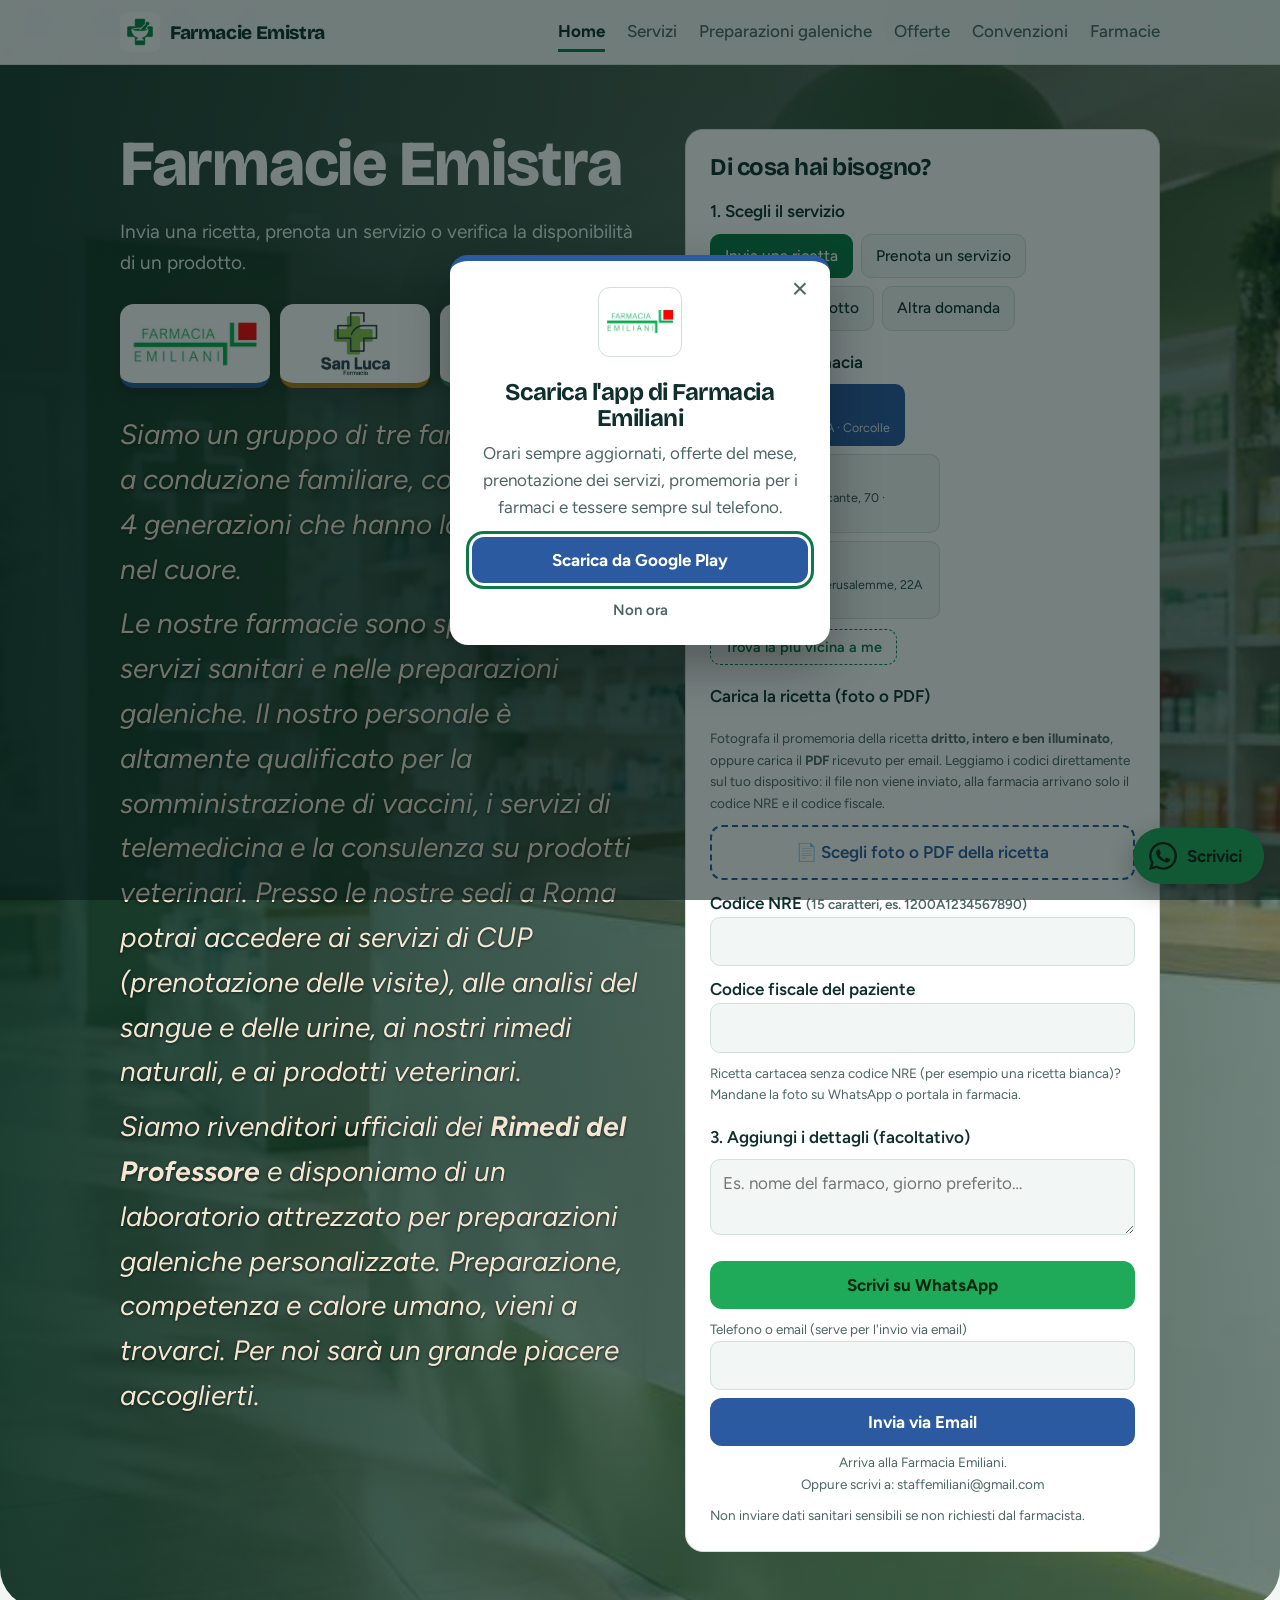
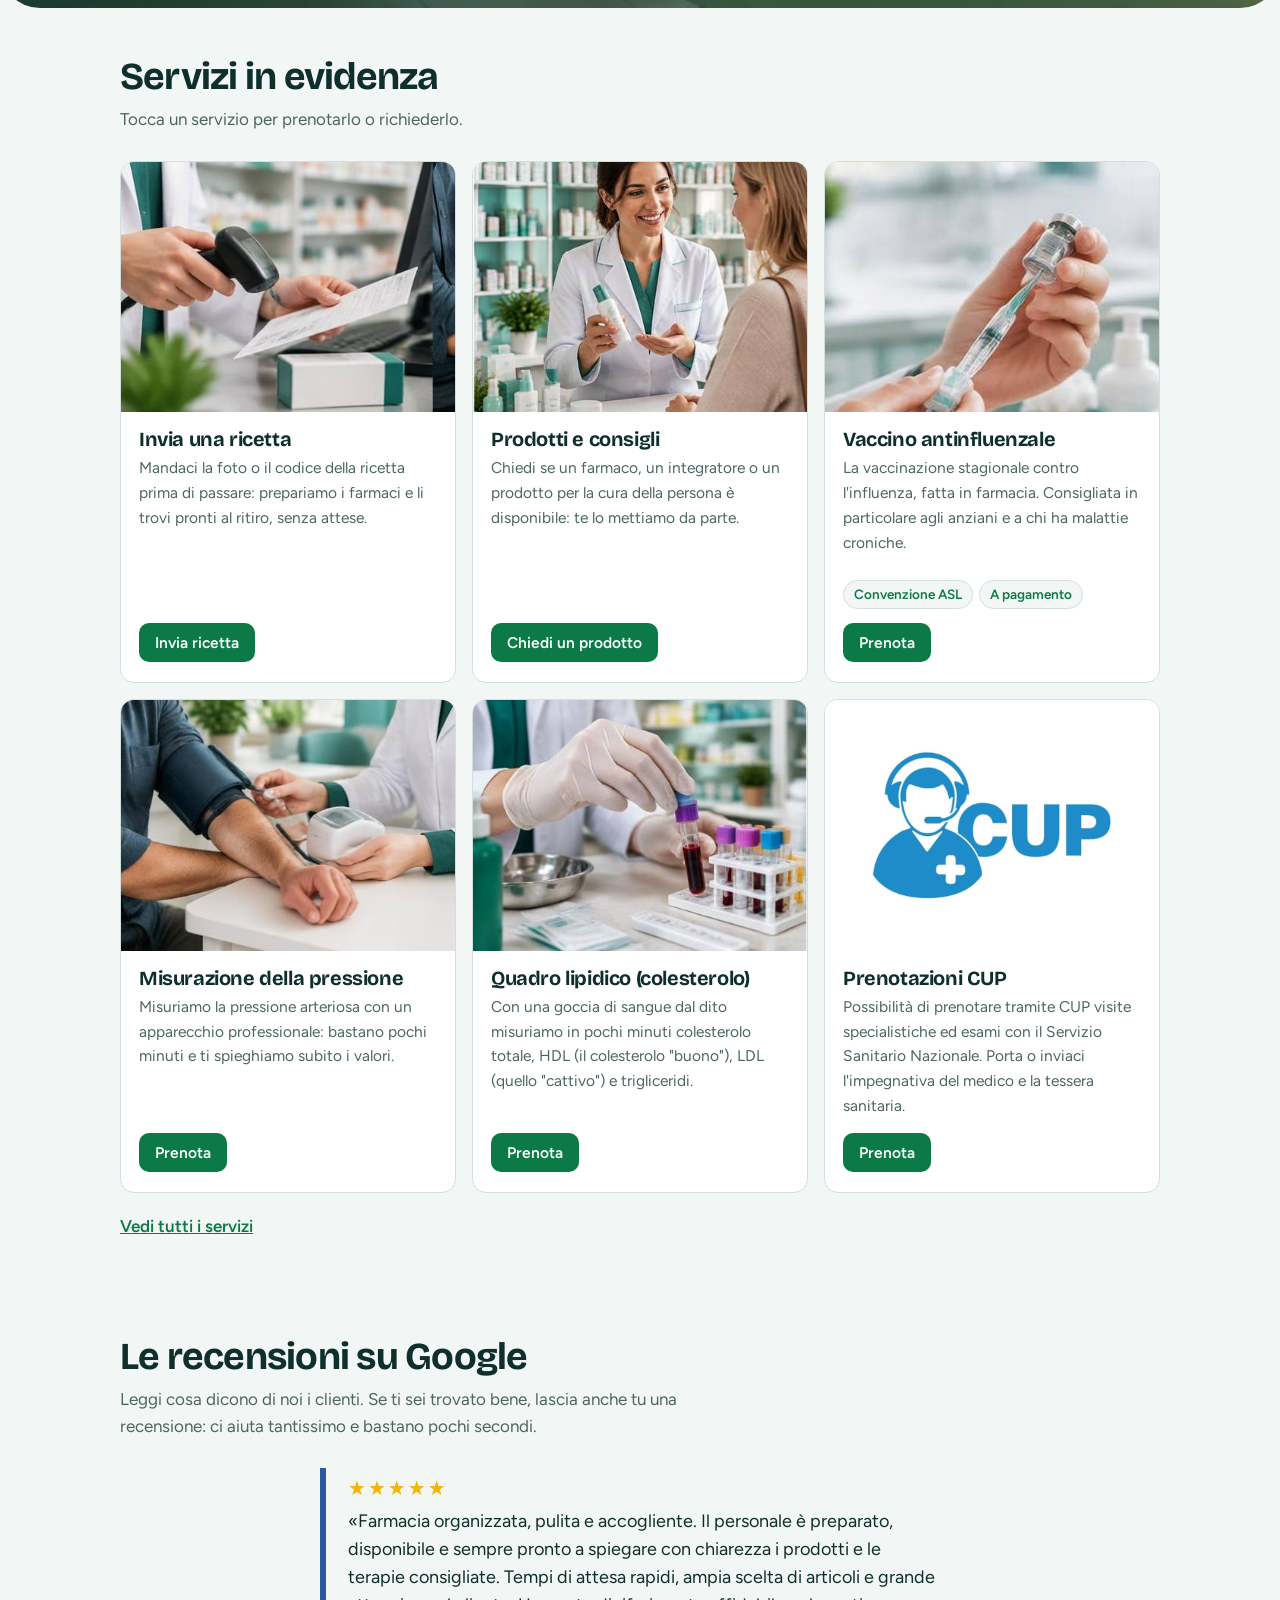
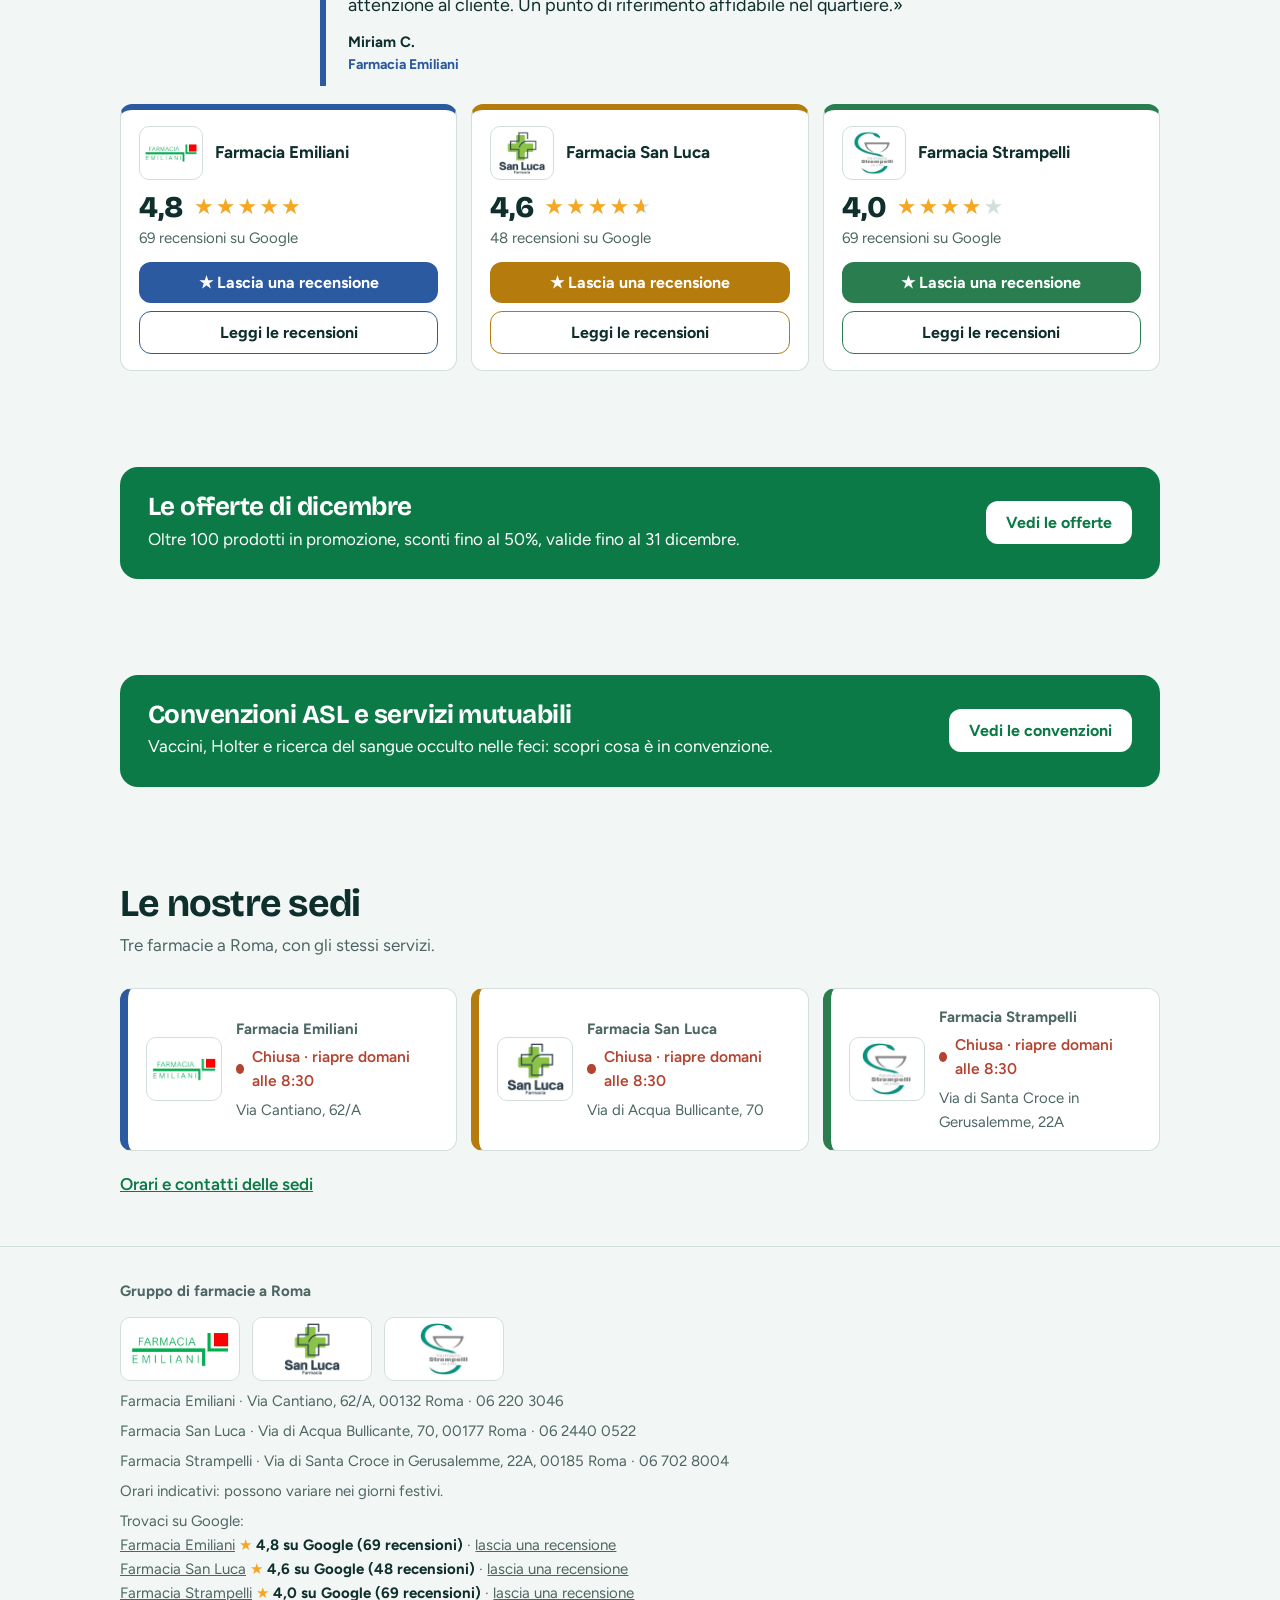
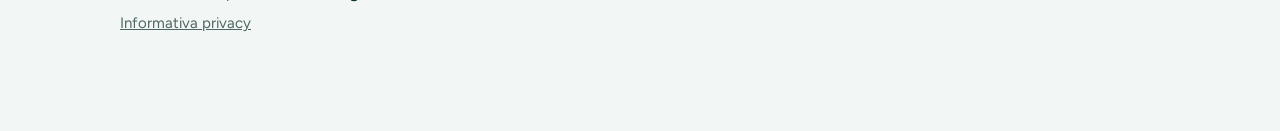
==== commit 0ed9524e: "Offerte: volantino Q Farmacia di dicembre (dal 1/12), novembre visibile fino al 30/11 - 102 prodotti" ====
--- a/index.html
+++ b/index.html
@@ -9,7 +9,8 @@
 <link rel="preconnect" href="https://fonts.googleapis.com">
 <link rel="preconnect" href="https://fonts.gstatic.com" crossorigin>
 <link href="https://fonts.googleapis.com/css2?family=Bricolage+Grotesque:wght@500;700;800&family=Figtree:wght@400;500;600&display=swap" rel="stylesheet">
-<link rel="stylesheet" href="assets/style.css?v=1795597389">
+<link rel="stylesheet" href="assets/style.css?v=1795597797">
+<script>document.documentElement.className+=' mese-'+(new Date()<new Date('2026-12-01T00:00:00+01:00')?'nov':'dic')</script>
 
 </head>
 <body>
@@ -87,7 +88,7 @@
 <section><div class="wrap"><h2>Servizi in evidenza</h2><p class="intro">Tocca un servizio per prenotarlo o richiederlo.</p>
 <div class="services" id="hl"><article class="svc" data-cat="r" data-book="0" data-phrase="inviare una ricetta" data-title="Invia una ricetta" data-ml="" data-modes=""><img src="assets/img/invia-una-ricetta.jpg" alt="" loading="lazy"><div><h3>Invia una ricetta</h3><p>Mandaci la foto o il codice della ricetta prima di passare: prepariamo i farmaci e li trovi pronti al ritiro, senza attese.</p><div class="bds"></div><button type="button" class="svc-btn">Invia ricetta</button></div></article><article class="svc" data-cat="r" data-book="0" data-phrase="chiedere la disponibilità di un prodotto" data-title="Prodotti e consigli" data-ml="" data-modes=""><img src="assets/img/prodotti-e-consigli.jpg" alt="" loading="lazy"><div><h3>Prodotti e consigli</h3><p>Chiedi se un farmaco, un integratore o un prodotto per la cura della persona è disponibile: te lo mettiamo da parte.</p><div class="bds"></div><button type="button" class="svc-btn">Chiedi un prodotto</button></div></article><article class="svc" data-cat="v" data-book="1" data-phrase="prenotare il vaccino antinfluenzale" data-title="Vaccino antinfluenzale" data-ml="Come vuoi farlo?" data-modes="In convenzione ASL|A pagamento"><img src="assets/img/vaccino-antinfluenzale.jpg" alt="" loading="lazy"><div><h3>Vaccino antinfluenzale</h3><p>La vaccinazione stagionale contro l'influenza, fatta in farmacia. Consigliata in particolare agli anziani e a chi ha malattie croniche.</p><div class="bds"><span class="bd">Convenzione ASL</span><span class="bd">A pagamento</span></div><button type="button" class="svc-btn">Prenota</button></div></article><article class="svc" data-cat="c" data-book="1" data-phrase="prenotare la misurazione della pressione" data-title="Misurazione della pressione" data-ml="" data-modes=""><img src="assets/img/misurazione-della-pressione.jpg" alt="" loading="lazy"><div><h3>Misurazione della pressione</h3><p>Misuriamo la pressione arteriosa con un apparecchio professionale: bastano pochi minuti e ti spieghiamo subito i valori.</p><div class="bds"></div><button type="button" class="svc-btn">Prenota</button></div></article><article class="svc" data-cat="a" data-book="1" data-phrase="prenotare il quadro lipidico (colesterolo, trigliceridi, HDL e LDL)" data-title="Quadro lipidico (colesterolo)" data-ml="" data-modes=""><img src="assets/img/metabolic-check.jpg" alt="" loading="lazy"><div><h3>Quadro lipidico (colesterolo)</h3><p>Con una goccia di sangue dal dito misuriamo in pochi minuti colesterolo totale, HDL (il colesterolo &quot;buono&quot;), LDL (quello &quot;cattivo&quot;) e trigliceridi.</p><div class="bds"></div><button type="button" class="svc-btn">Prenota</button></div></article><article class="svc" data-cat="r" data-book="1" data-phrase="prenotare una visita o un esame tramite CUP" data-title="Prenotazioni CUP" data-ml="" data-modes=""><img src="assets/img/prenotazione-visite-cup.jpg?v=1792423168" alt="" loading="lazy"><div><h3>Prenotazioni CUP</h3><p>Possibilità di prenotare tramite CUP visite specialistiche ed esami con il Servizio Sanitario Nazionale. Porta o inviaci l'impegnativa del medico e la tessera sanitaria.</p><div class="bds"></div><button type="button" class="svc-btn">Prenota</button></div></article></div><a class="more" href="servizi.html">Vedi tutti i servizi</a></div></section>
 <section id="recensioni"><div class="wrap"><h2>Le recensioni su Google</h2><p class="intro">Leggi cosa dicono di noi i clienti. Se ti sei trovato bene, lascia anche tu una recensione: ci aiuta tantissimo e bastano pochi secondi.</p><div class="rvt" id="rvt" hidden aria-label="Recensioni dei clienti"><div class="rvt-track" id="rvtt"></div></div><div class="rv-grid"><div class="rv" data-rv="emiliani" style="--c:var(--emiliani)"><div class="rvh"><img class="ml" src="assets/img/logo-emiliani.jpg" alt="Logo Farmacia Emiliani"><b>Farmacia Emiliani</b></div><p class="rvs"><span class="rvn"></span><span class="stars" aria-hidden="true">★★★★★</span><span class="rvc"></span></p><div class="rva"><a class="rvw" href="https://search.google.com/local/writereview?placeid=ChIJH382Q7F-LxMRiJyVyYdh7GQ" target="_blank" rel="noopener">★ Lascia una recensione</a><a class="rvr" href="https://www.google.com/maps/place/?q=place_id:ChIJH382Q7F-LxMRiJyVyYdh7GQ" target="_blank" rel="noopener">Leggi le recensioni</a></div></div><div class="rv" data-rv="sanluca" style="--c:var(--sanluca)"><div class="rvh"><img class="ml" src="assets/img/logo-san-luca.jpg" alt="Logo Farmacia San Luca"><b>Farmacia San Luca</b></div><p class="rvs"><span class="rvn"></span><span class="stars" aria-hidden="true">★★★★★</span><span class="rvc"></span></p><div class="rva"><a class="rvw" href="https://search.google.com/local/writereview?placeid=ChIJL9sEBT1iLxMRGhrkAy4iJFs" target="_blank" rel="noopener">★ Lascia una recensione</a><a class="rvr" href="https://www.google.com/maps/place/?q=place_id:ChIJL9sEBT1iLxMRGhrkAy4iJFs" target="_blank" rel="noopener">Leggi le recensioni</a></div></div><div class="rv" data-rv="strampelli" style="--c:var(--strampelli)"><div class="rvh"><img class="ml" src="assets/img/logo-strampelli.jpg" alt="Logo Farmacia Strampelli"><b>Farmacia Strampelli</b></div><p class="rvs"><span class="rvn"></span><span class="stars" aria-hidden="true">★★★★★</span><span class="rvc"></span></p><div class="rva"><a class="rvw" href="https://search.google.com/local/writereview?placeid=ChIJG0-y5ZNhLxMRQLBoApzZKh0" target="_blank" rel="noopener">★ Lascia una recensione</a><a class="rvr" href="https://www.google.com/maps/place/?q=place_id:ChIJG0-y5ZNhLxMRQLBoApzZKh0" target="_blank" rel="noopener">Leggi le recensioni</a></div></div></div></div></section>
-<section><div class="wrap"><div class="band"><div><h2>Le offerte di dicembre</h2><p>Oltre 100 prodotti in promozione e idee regalo per Natale, sconti fino al 50%, valide fino al 31 dicembre.</p></div><a class="btnl" href="offerte.html">Vedi le offerte</a></div></div></section>
+<section><div class="wrap"><div class="band"><div><h2>Le offerte di <span data-mese="nov">novembre</span><span data-mese="dic">dicembre</span></h2><p data-mese="nov">Oltre 90 prodotti in promozione, sconti fino al 50%, valide fino al 30 novembre.</p><p data-mese="dic">Oltre 100 prodotti in promozione, sconti fino al 50%, valide fino al 31 dicembre.</p></div><a class="btnl" href="offerte.html">Vedi le offerte</a></div></div></section>
 <section><div class="wrap"><div class="band"><div><h2>Convenzioni ASL e servizi mutuabili</h2><p>Vaccini, Holter e ricerca del sangue occulto nelle feci: scopri cosa è in convenzione.</p></div><a class="btnl" href="convenzioni.html">Vedi le convenzioni</a></div></div></section>
 <section><div class="wrap"><h2>Le nostre sedi</h2><p class="intro">Tre farmacie a Roma, con gli stessi servizi.</p><div class="mini-grid"><a class="mini" href="farmacie.html" style="--c:var(--emiliani)"><img class="ml" src="assets/img/logo-emiliani.jpg" alt="Logo Farmacia Emiliani"><span class="mt"><b>Farmacia Emiliani</b><span class="st" data-k="emiliani"></span><span>Via Cantiano, 62/A</span></span></a><a class="mini" href="farmacie.html" style="--c:var(--sanluca)"><img class="ml" src="assets/img/logo-san-luca.jpg" alt="Logo Farmacia San Luca"><span class="mt"><b>Farmacia San Luca</b><span class="st" data-k="sanluca"></span><span>Via di Acqua Bullicante, 70</span></span></a><a class="mini" href="farmacie.html" style="--c:var(--strampelli)"><img class="ml" src="assets/img/logo-strampelli.jpg" alt="Logo Farmacia Strampelli"><span class="mt"><b>Farmacia Strampelli</b><span class="st" data-k="strampelli"></span><span>Via di Santa Croce in Gerusalemme, 22A</span></span></a></div>
 <a class="more" href="farmacie.html">Orari e contatti delle sedi</a></div></section>
@@ -141,8 +142,8 @@
   <div class="menu" id="menu" role="dialog" aria-label="Scrivici su WhatsApp"><p class="mh">Con quale farmacia vuoi parlare?</p><div class="mrow" style="--c:var(--emiliani)"><a class="mwa" target="_blank" rel="noopener" href="https://wa.me/393331804161"><b>Emiliani</b><span>333 180 4161</span></a><a class="mcall" href="tel:+39062203046" aria-label="Chiama Emiliani"><svg width="22" height="22" viewBox="0 0 24 24" fill="none" stroke="currentColor" stroke-width="2" stroke-linecap="round" stroke-linejoin="round" aria-hidden="true"><path d="M22 16.9v3a2 2 0 0 1-2.2 2 19.8 19.8 0 0 1-8.6-3.1 19.5 19.5 0 0 1-6-6A19.8 19.8 0 0 1 2.1 4.2 2 2 0 0 1 4.1 2h3a2 2 0 0 1 2 1.7c.1 1 .4 1.9.7 2.8a2 2 0 0 1-.5 2.1L8.1 9.9a16 16 0 0 0 6 6l1.3-1.3a2 2 0 0 1 2.1-.4c.9.3 1.8.6 2.8.7a2 2 0 0 1 1.7 2z"/></svg></a></div><div class="mrow" style="--c:var(--sanluca)"><a class="mwa" target="_blank" rel="noopener" href="https://wa.me/393890336019"><b>San Luca</b><span>389 033 6019</span></a><a class="mcall" href="tel:+390624400522" aria-label="Chiama San Luca"><svg width="22" height="22" viewBox="0 0 24 24" fill="none" stroke="currentColor" stroke-width="2" stroke-linecap="round" stroke-linejoin="round" aria-hidden="true"><path d="M22 16.9v3a2 2 0 0 1-2.2 2 19.8 19.8 0 0 1-8.6-3.1 19.5 19.5 0 0 1-6-6A19.8 19.8 0 0 1 2.1 4.2 2 2 0 0 1 4.1 2h3a2 2 0 0 1 2 1.7c.1 1 .4 1.9.7 2.8a2 2 0 0 1-.5 2.1L8.1 9.9a16 16 0 0 0 6 6l1.3-1.3a2 2 0 0 1 2.1-.4c.9.3 1.8.6 2.8.7a2 2 0 0 1 1.7 2z"/></svg></a></div><div class="mrow" style="--c:var(--strampelli)"><a class="mwa" target="_blank" rel="noopener" href="https://wa.me/393403515536"><b>Strampelli</b><span>340 351 5536</span></a><a class="mcall" href="tel:+39067028004" aria-label="Chiama Strampelli"><svg width="22" height="22" viewBox="0 0 24 24" fill="none" stroke="currentColor" stroke-width="2" stroke-linecap="round" stroke-linejoin="round" aria-hidden="true"><path d="M22 16.9v3a2 2 0 0 1-2.2 2 19.8 19.8 0 0 1-8.6-3.1 19.5 19.5 0 0 1-6-6A19.8 19.8 0 0 1 2.1 4.2 2 2 0 0 1 4.1 2h3a2 2 0 0 1 2 1.7c.1 1 .4 1.9.7 2.8a2 2 0 0 1-.5 2.1L8.1 9.9a16 16 0 0 0 6 6l1.3-1.3a2 2 0 0 1 2.1-.4c.9.3 1.8.6 2.8.7a2 2 0 0 1 1.7 2z"/></svg></a></div></div>
   <button id="fab" aria-expanded="false" aria-controls="menu"><svg width="28" height="28" viewBox="0 0 24 24" fill="currentColor" aria-hidden="true"><path d="M17.472 14.382c-.297-.149-1.758-.867-2.03-.967-.273-.099-.471-.148-.67.15-.197.297-.767.966-.94 1.164-.173.199-.347.223-.644.075-.297-.15-1.255-.463-2.39-1.475-.883-.788-1.48-1.761-1.653-2.059-.173-.297-.018-.458.13-.606.134-.133.298-.347.446-.52.149-.174.198-.298.298-.497.099-.198.05-.371-.025-.52-.075-.149-.669-1.612-.916-2.207-.242-.579-.487-.5-.669-.51-.173-.008-.371-.01-.57-.01-.198 0-.52.074-.792.372-.272.297-1.04 1.016-1.04 2.479 0 1.462 1.065 2.875 1.213 3.074.149.198 2.096 3.2 5.077 4.487.709.306 1.262.489 1.694.625.712.227 1.36.195 1.871.118.571-.085 1.758-.719 2.006-1.413.248-.694.248-1.289.173-1.413-.074-.124-.272-.198-.57-.347m-5.421 7.403h-.004a9.87 9.87 0 01-5.031-1.378l-.361-.214-3.741.982.998-3.648-.235-.374a9.86 9.86 0 01-1.51-5.26c.001-5.45 4.436-9.884 9.888-9.884 2.64 0 5.122 1.03 6.988 2.898a9.825 9.825 0 012.893 6.994c-.003 5.45-4.437 9.884-9.885 9.884m8.413-18.297A11.815 11.815 0 0012.05 0C5.495 0 .16 5.335.157 11.892c0 2.096.547 4.142 1.588 5.945L.057 24l6.305-1.654a11.882 11.882 0 005.683 1.448h.005c6.554 0 11.89-5.335 11.893-11.893a11.821 11.821 0 00-3.48-8.413Z"/></svg><span>Scrivici</span></button>
 </div>
-<script src="assets/config.js?v=1795597389"></script>
-<script src="assets/ricetta.js?v=1795597389"></script>
-<script src="assets/app.js?v=1795597389"></script>
+<script src="assets/config.js?v=1795597797"></script>
+<script src="assets/ricetta.js?v=1795597797"></script>
+<script src="assets/app.js?v=1795597797"></script>
 </body>
 </html>
--- a/assets/style.css
+++ b/assets/style.css
@@ -303,3 +303,5 @@
 .gt-btns{display:flex;flex-wrap:wrap;gap:10px;margin-top:12px}.gt-btns .btn{width:auto}
 @media (max-width:720px){.giornata .gt{grid-template-columns:1fr}}
 .gt-btns .btnl{background:var(--brand);color:var(--brand-ink)}
+/* Offerte: mese mostrato in base alla data (classe mese-nov / mese-dic su <html>) */
+.mese-nov [data-mese="dic"],.mese-dic [data-mese="nov"]{display:none!important}
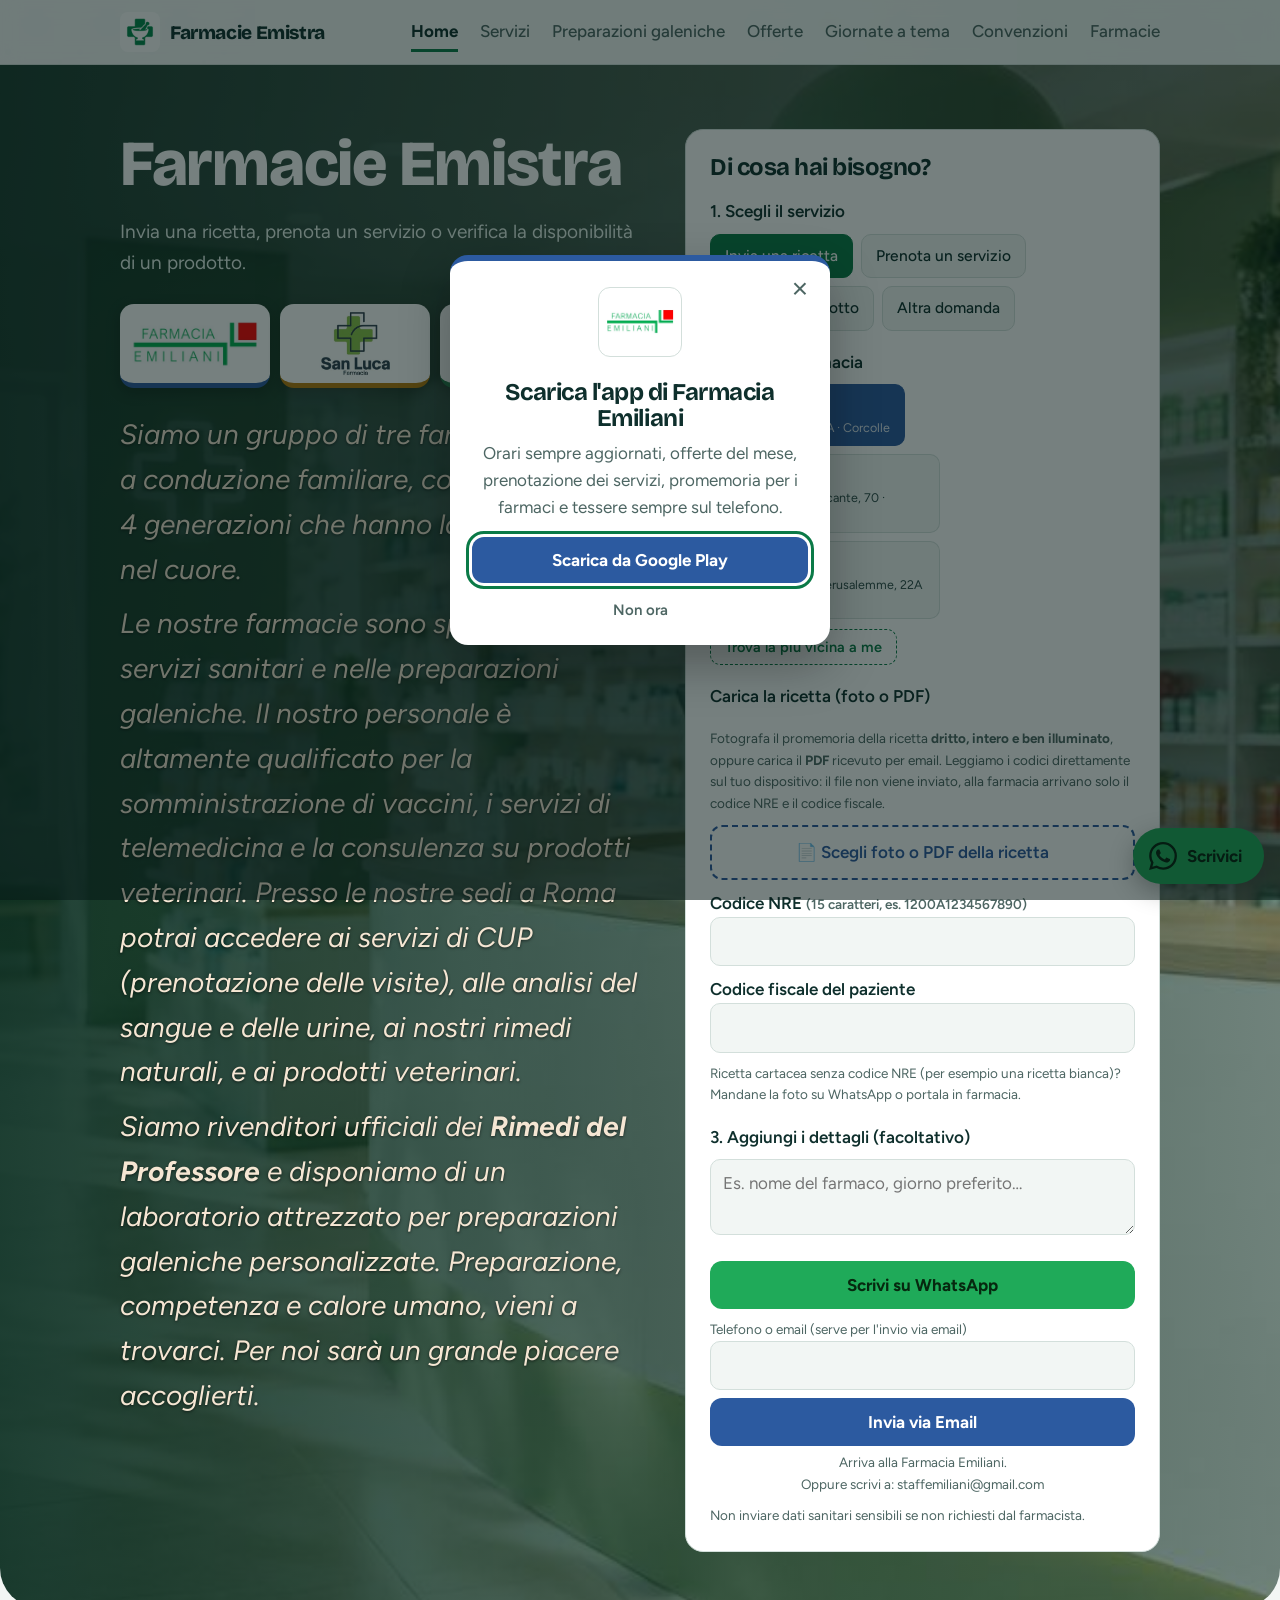
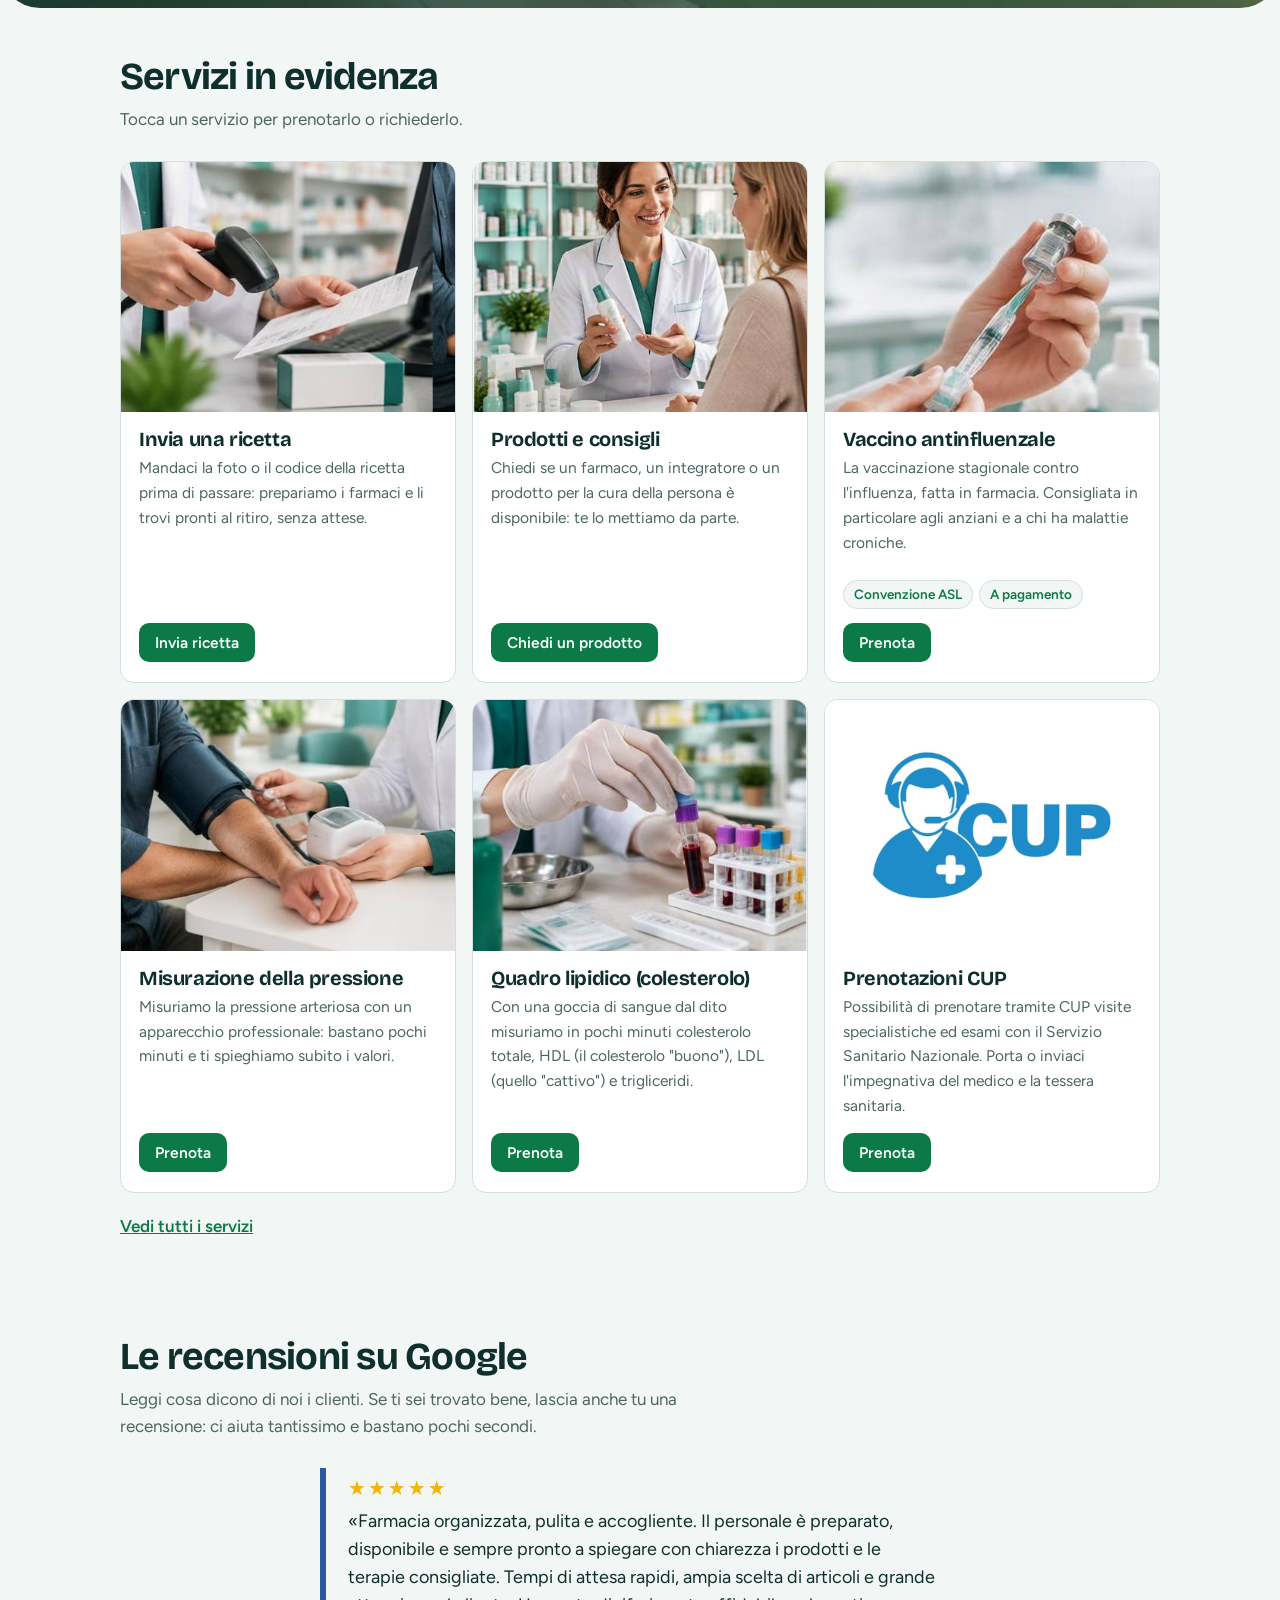
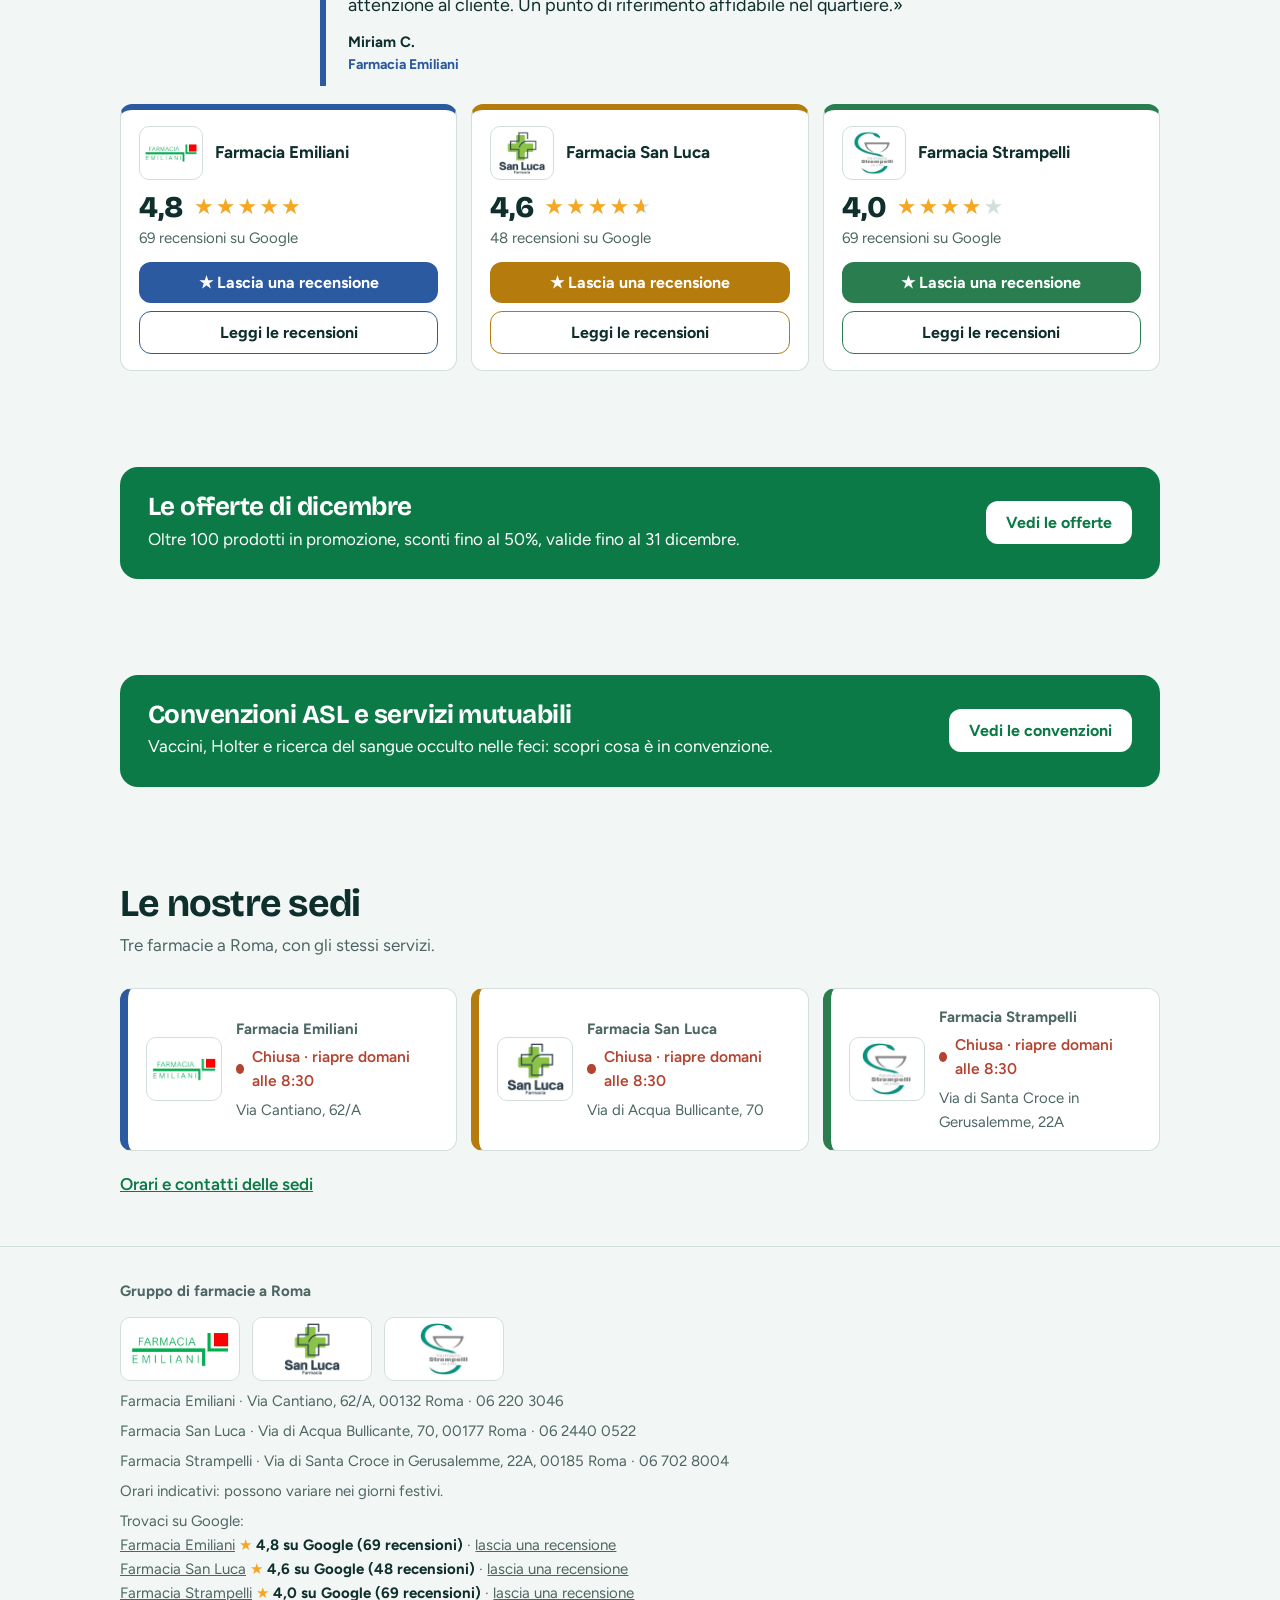
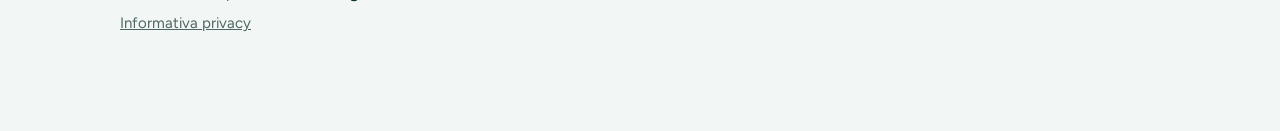
==== commit 8761a385: "Sezione Giornate a tema: pagina nel menu, giornate in assets/giornate.js, mostrate anche in home Co-" ====
--- a/index.html
+++ b/index.html
@@ -17,7 +17,7 @@
 <header><div class="wrap">
   <a class="brand" href="index.html"><img src="assets/img/logo-gruppo.png" alt="" width="40" height="40">Farmacie Emistra</a>
   <button type="button" class="navbtn" id="navbtn" aria-expanded="false" aria-controls="nav" aria-label="Menu"><svg width="24" height="24" viewBox="0 0 24 24" fill="none" stroke="currentColor" stroke-width="2.4" stroke-linecap="round" aria-hidden="true"><path d="M4 7h16M4 12h16M4 17h16"/></svg></button>
-  <nav id="nav" aria-label="Principale"><a href="index.html" aria-current="page">Home</a><a href="servizi.html">Servizi</a><a href="preparazioni-galeniche.html">Preparazioni galeniche</a><a href="offerte.html">Offerte</a><a href="convenzioni.html">Convenzioni</a><a href="farmacie.html">Farmacie</a></nav>
+  <nav id="nav" aria-label="Principale"><a href="index.html" aria-current="page">Home</a><a href="servizi.html">Servizi</a><a href="preparazioni-galeniche.html">Preparazioni galeniche</a><a href="offerte.html">Offerte</a><a href="giornate.html">Giornate a tema</a><a href="convenzioni.html">Convenzioni</a><a href="farmacie.html">Farmacie</a></nav>
 </div></header>
 <main id="top" tabindex="-1">
 <div class="hero"><div class="wrap hero-grid">
@@ -83,8 +83,7 @@
     <p class="note" id="hpriv" hidden>La richiesta viene registrata dalla farmacia scelta per gestirla. <a href="privacy.html">Informativa privacy</a></p>
   </div>
 </div></div>
-<section class="giornata" id="giornata" data-fino="2026-11-23"><div class="wrap"><div class="gt"><a class="gt-img" href="assets/img/giornata-2026-11-23.jpg" target="_blank" rel="noopener"><img src="assets/img/giornata-2026-11-23.jpg" alt="Locandina: giornata controllo colesterolo e glicemia, lunedì 23 novembre alla Farmacia Emiliani, solo 15 euro" loading="lazy" width="900" height="900"></a><div class="gt-txt"><span class="gt-tag">Farmacia Emiliani · Giornata a tema</span><h2>Controllo colesterolo + glicemia</h2><p class="gt-quando"><b>Lunedì 23 novembre</b> · 8:30-13:00 e 16:00-19:30</p><p>Colesterolo totale, HDL, LDL, trigliceridi e glicemia: <b>solo 15 €</b>, tutto incluso.</p><p><b>È necessario venire a digiuno.</b> Posti limitati, prenotazione obbligatoria.</p><p class="gt-dove">Via Cantiano 62/A, Corcolle</p><div class="gt-btns"><a class="btn" href="https://wa.me/393331804161?text=Buongiorno%20Farmacia%20Emiliani%2C%20vorrei%20prenotare%20il%20controllo%20colesterolo%20%2B%20glicemia%20di%20luned%C3%AC%2023%20novembre." target="_blank" rel="noopener">Prenota su WhatsApp</a><a class="btnl" href="tel:+39062203046">Chiama 06 220 3046</a></div></div></div></div></section>
-<script>(function(){var g=document.getElementById('giornata'),d=new Date(),o=d.getFullYear()+'-'+String(d.getMonth()+1).padStart(2,'0')+'-'+String(d.getDate()).padStart(2,'0');if(g&&o>g.dataset.fino)g.remove();})();</script>
+<div id="giornate-home"></div>
 <section><div class="wrap"><h2>Servizi in evidenza</h2><p class="intro">Tocca un servizio per prenotarlo o richiederlo.</p>
 <div class="services" id="hl"><article class="svc" data-cat="r" data-book="0" data-phrase="inviare una ricetta" data-title="Invia una ricetta" data-ml="" data-modes=""><img src="assets/img/invia-una-ricetta.jpg" alt="" loading="lazy"><div><h3>Invia una ricetta</h3><p>Mandaci la foto o il codice della ricetta prima di passare: prepariamo i farmaci e li trovi pronti al ritiro, senza attese.</p><div class="bds"></div><button type="button" class="svc-btn">Invia ricetta</button></div></article><article class="svc" data-cat="r" data-book="0" data-phrase="chiedere la disponibilità di un prodotto" data-title="Prodotti e consigli" data-ml="" data-modes=""><img src="assets/img/prodotti-e-consigli.jpg" alt="" loading="lazy"><div><h3>Prodotti e consigli</h3><p>Chiedi se un farmaco, un integratore o un prodotto per la cura della persona è disponibile: te lo mettiamo da parte.</p><div class="bds"></div><button type="button" class="svc-btn">Chiedi un prodotto</button></div></article><article class="svc" data-cat="v" data-book="1" data-phrase="prenotare il vaccino antinfluenzale" data-title="Vaccino antinfluenzale" data-ml="Come vuoi farlo?" data-modes="In convenzione ASL|A pagamento"><img src="assets/img/vaccino-antinfluenzale.jpg" alt="" loading="lazy"><div><h3>Vaccino antinfluenzale</h3><p>La vaccinazione stagionale contro l'influenza, fatta in farmacia. Consigliata in particolare agli anziani e a chi ha malattie croniche.</p><div class="bds"><span class="bd">Convenzione ASL</span><span class="bd">A pagamento</span></div><button type="button" class="svc-btn">Prenota</button></div></article><article class="svc" data-cat="c" data-book="1" data-phrase="prenotare la misurazione della pressione" data-title="Misurazione della pressione" data-ml="" data-modes=""><img src="assets/img/misurazione-della-pressione.jpg" alt="" loading="lazy"><div><h3>Misurazione della pressione</h3><p>Misuriamo la pressione arteriosa con un apparecchio professionale: bastano pochi minuti e ti spieghiamo subito i valori.</p><div class="bds"></div><button type="button" class="svc-btn">Prenota</button></div></article><article class="svc" data-cat="a" data-book="1" data-phrase="prenotare il quadro lipidico (colesterolo, trigliceridi, HDL e LDL)" data-title="Quadro lipidico (colesterolo)" data-ml="" data-modes=""><img src="assets/img/metabolic-check.jpg" alt="" loading="lazy"><div><h3>Quadro lipidico (colesterolo)</h3><p>Con una goccia di sangue dal dito misuriamo in pochi minuti colesterolo totale, HDL (il colesterolo &quot;buono&quot;), LDL (quello &quot;cattivo&quot;) e trigliceridi.</p><div class="bds"></div><button type="button" class="svc-btn">Prenota</button></div></article><article class="svc" data-cat="r" data-book="1" data-phrase="prenotare una visita o un esame tramite CUP" data-title="Prenotazioni CUP" data-ml="" data-modes=""><img src="assets/img/prenotazione-visite-cup.jpg?v=1792423168" alt="" loading="lazy"><div><h3>Prenotazioni CUP</h3><p>Possibilità di prenotare tramite CUP visite specialistiche ed esami con il Servizio Sanitario Nazionale. Porta o inviaci l'impegnativa del medico e la tessera sanitaria.</p><div class="bds"></div><button type="button" class="svc-btn">Prenota</button></div></article></div><a class="more" href="servizi.html">Vedi tutti i servizi</a></div></section>
 <section id="recensioni"><div class="wrap"><h2>Le recensioni su Google</h2><p class="intro">Leggi cosa dicono di noi i clienti. Se ti sei trovato bene, lascia anche tu una recensione: ci aiuta tantissimo e bastano pochi secondi.</p><div class="rvt" id="rvt" hidden aria-label="Recensioni dei clienti"><div class="rvt-track" id="rvtt"></div></div><div class="rv-grid"><div class="rv" data-rv="emiliani" style="--c:var(--emiliani)"><div class="rvh"><img class="ml" src="assets/img/logo-emiliani.jpg" alt="Logo Farmacia Emiliani"><b>Farmacia Emiliani</b></div><p class="rvs"><span class="rvn"></span><span class="stars" aria-hidden="true">★★★★★</span><span class="rvc"></span></p><div class="rva"><a class="rvw" href="https://search.google.com/local/writereview?placeid=ChIJH382Q7F-LxMRiJyVyYdh7GQ" target="_blank" rel="noopener">★ Lascia una recensione</a><a class="rvr" href="https://www.google.com/maps/place/?q=place_id:ChIJH382Q7F-LxMRiJyVyYdh7GQ" target="_blank" rel="noopener">Leggi le recensioni</a></div></div><div class="rv" data-rv="sanluca" style="--c:var(--sanluca)"><div class="rvh"><img class="ml" src="assets/img/logo-san-luca.jpg" alt="Logo Farmacia San Luca"><b>Farmacia San Luca</b></div><p class="rvs"><span class="rvn"></span><span class="stars" aria-hidden="true">★★★★★</span><span class="rvc"></span></p><div class="rva"><a class="rvw" href="https://search.google.com/local/writereview?placeid=ChIJL9sEBT1iLxMRGhrkAy4iJFs" target="_blank" rel="noopener">★ Lascia una recensione</a><a class="rvr" href="https://www.google.com/maps/place/?q=place_id:ChIJL9sEBT1iLxMRGhrkAy4iJFs" target="_blank" rel="noopener">Leggi le recensioni</a></div></div><div class="rv" data-rv="strampelli" style="--c:var(--strampelli)"><div class="rvh"><img class="ml" src="assets/img/logo-strampelli.jpg" alt="Logo Farmacia Strampelli"><b>Farmacia Strampelli</b></div><p class="rvs"><span class="rvn"></span><span class="stars" aria-hidden="true">★★★★★</span><span class="rvc"></span></p><div class="rva"><a class="rvw" href="https://search.google.com/local/writereview?placeid=ChIJG0-y5ZNhLxMRQLBoApzZKh0" target="_blank" rel="noopener">★ Lascia una recensione</a><a class="rvr" href="https://www.google.com/maps/place/?q=place_id:ChIJG0-y5ZNhLxMRQLBoApzZKh0" target="_blank" rel="noopener">Leggi le recensioni</a></div></div></div></div></section>
@@ -144,6 +143,7 @@
 </div>
 <script src="assets/config.js?v=1795597797"></script>
 <script src="assets/ricetta.js?v=1795597797"></script>
+<script src="assets/giornate.js?v=1795597797"></script>
 <script src="assets/app.js?v=1795597797"></script>
 </body>
 </html>
--- a/assets/style.css
+++ b/assets/style.css
@@ -305,3 +305,6 @@
 .gt-btns .btnl{background:var(--brand);color:var(--brand-ink)}
 /* Offerte: mese mostrato in base alla data (classe mese-nov / mese-dic su <html>) */
 .mese-nov [data-mese="dic"],.mese-dic [data-mese="nov"]{display:none!important}
+.giornata .gt{border-color:var(--gc,var(--emiliani))}.giornata .gt-tag{background:var(--gc,var(--emiliani))}
+.giornata .gt:not(:has(.gt-img)){grid-template-columns:1fr}
+#giornate-elenco .giornata+.giornata,#giornate-home .giornata+.giornata{padding-top:0}
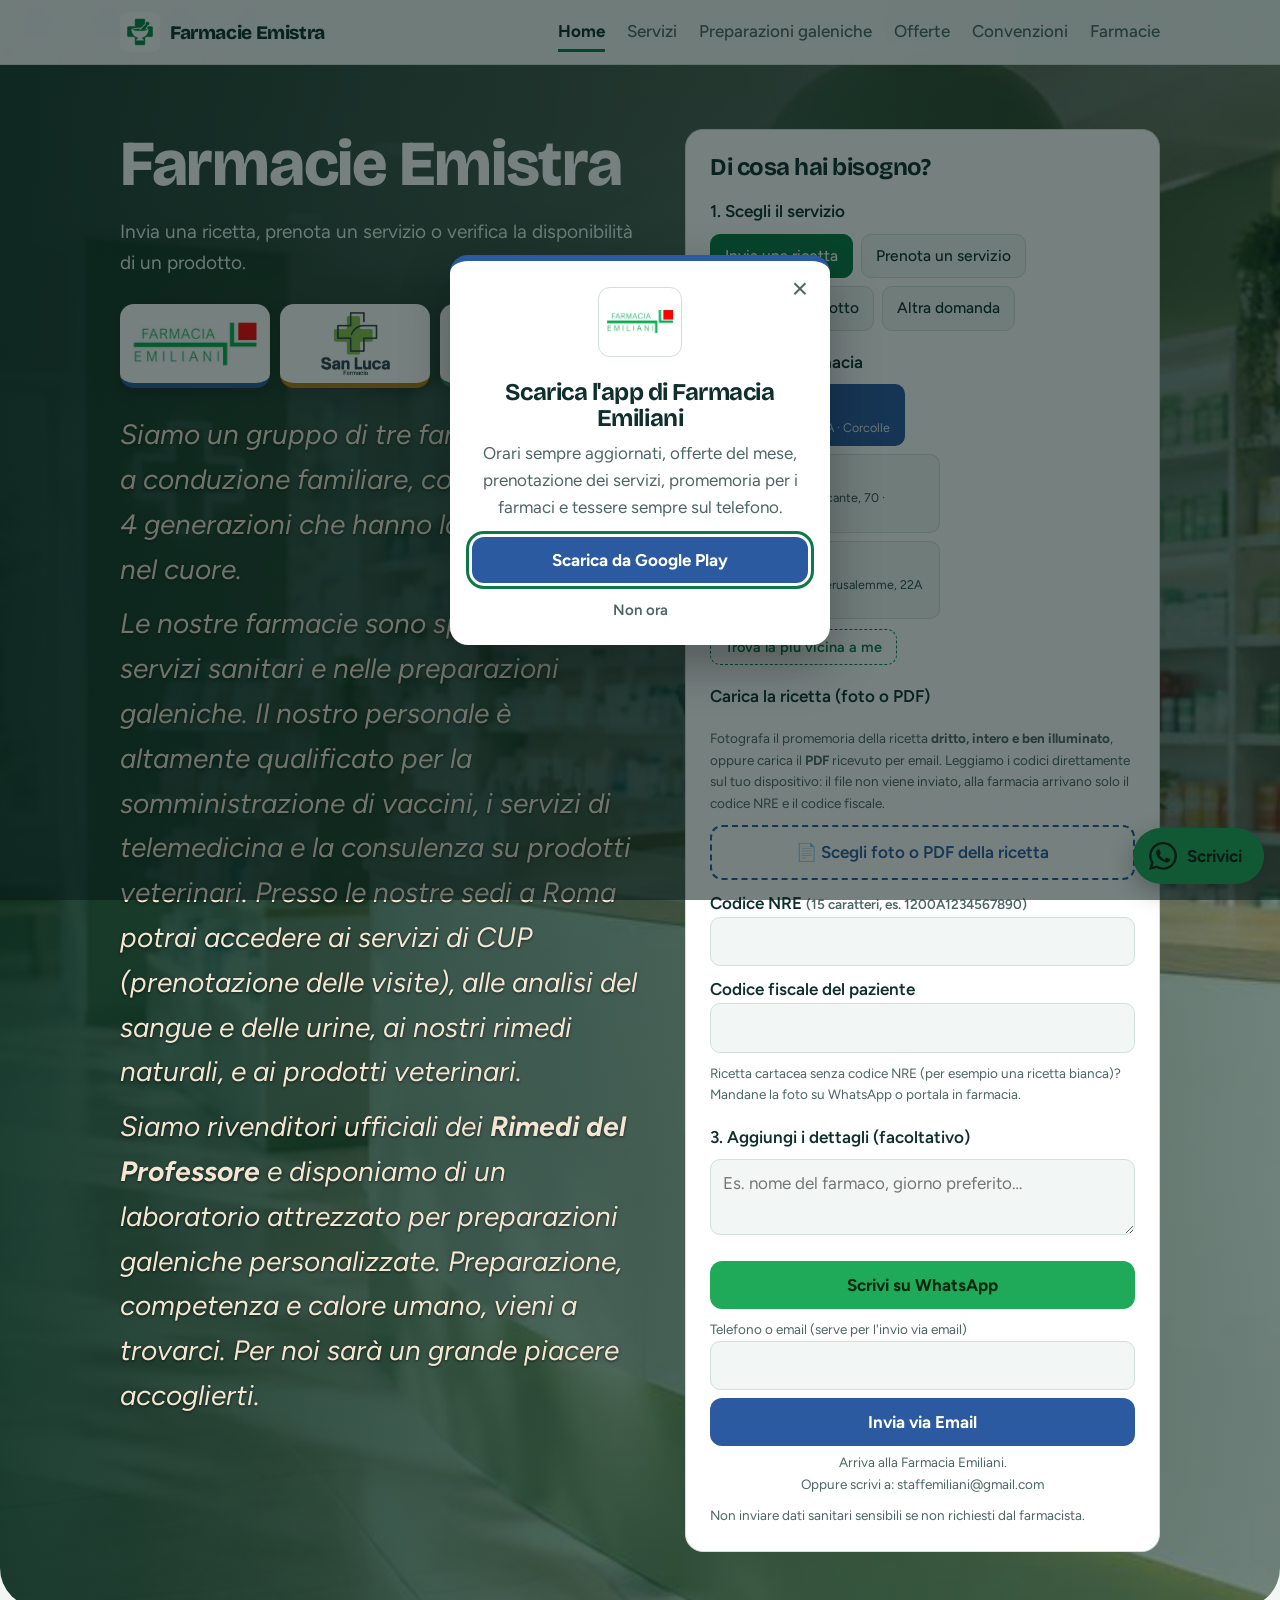
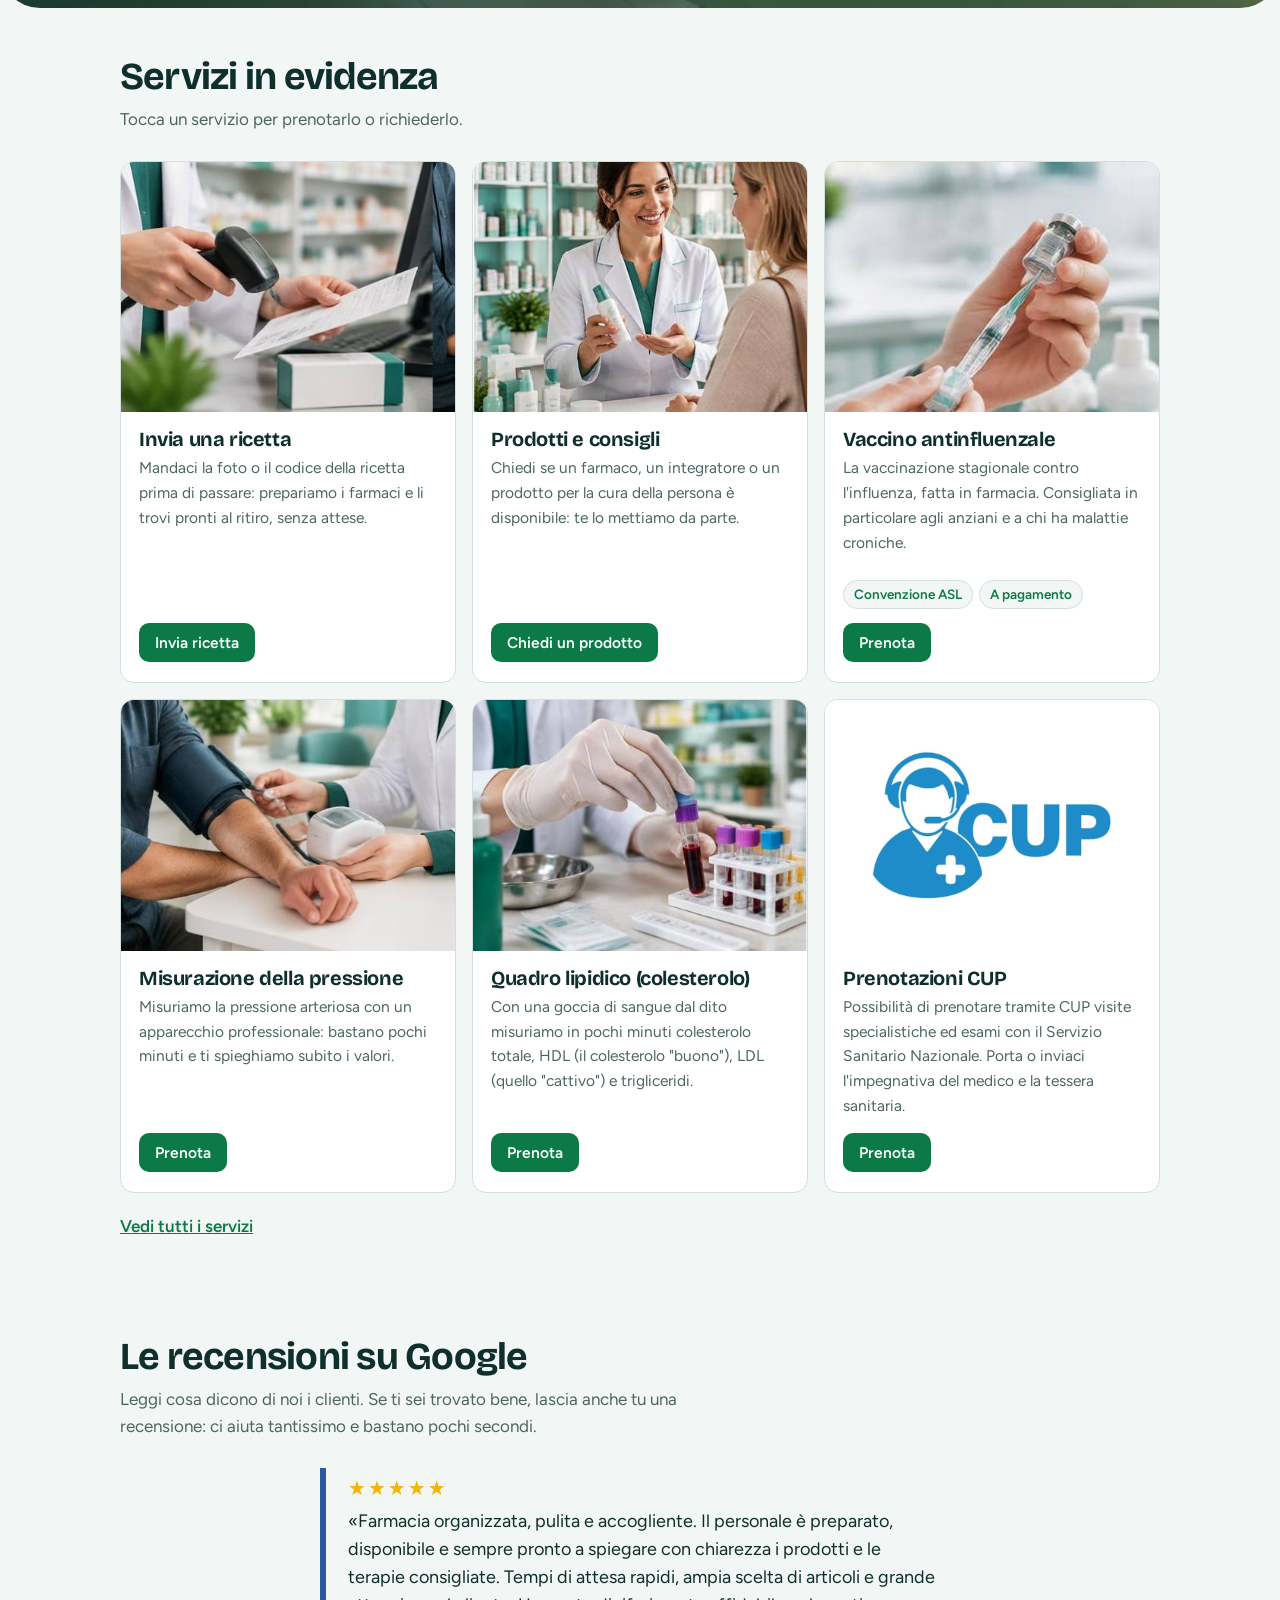
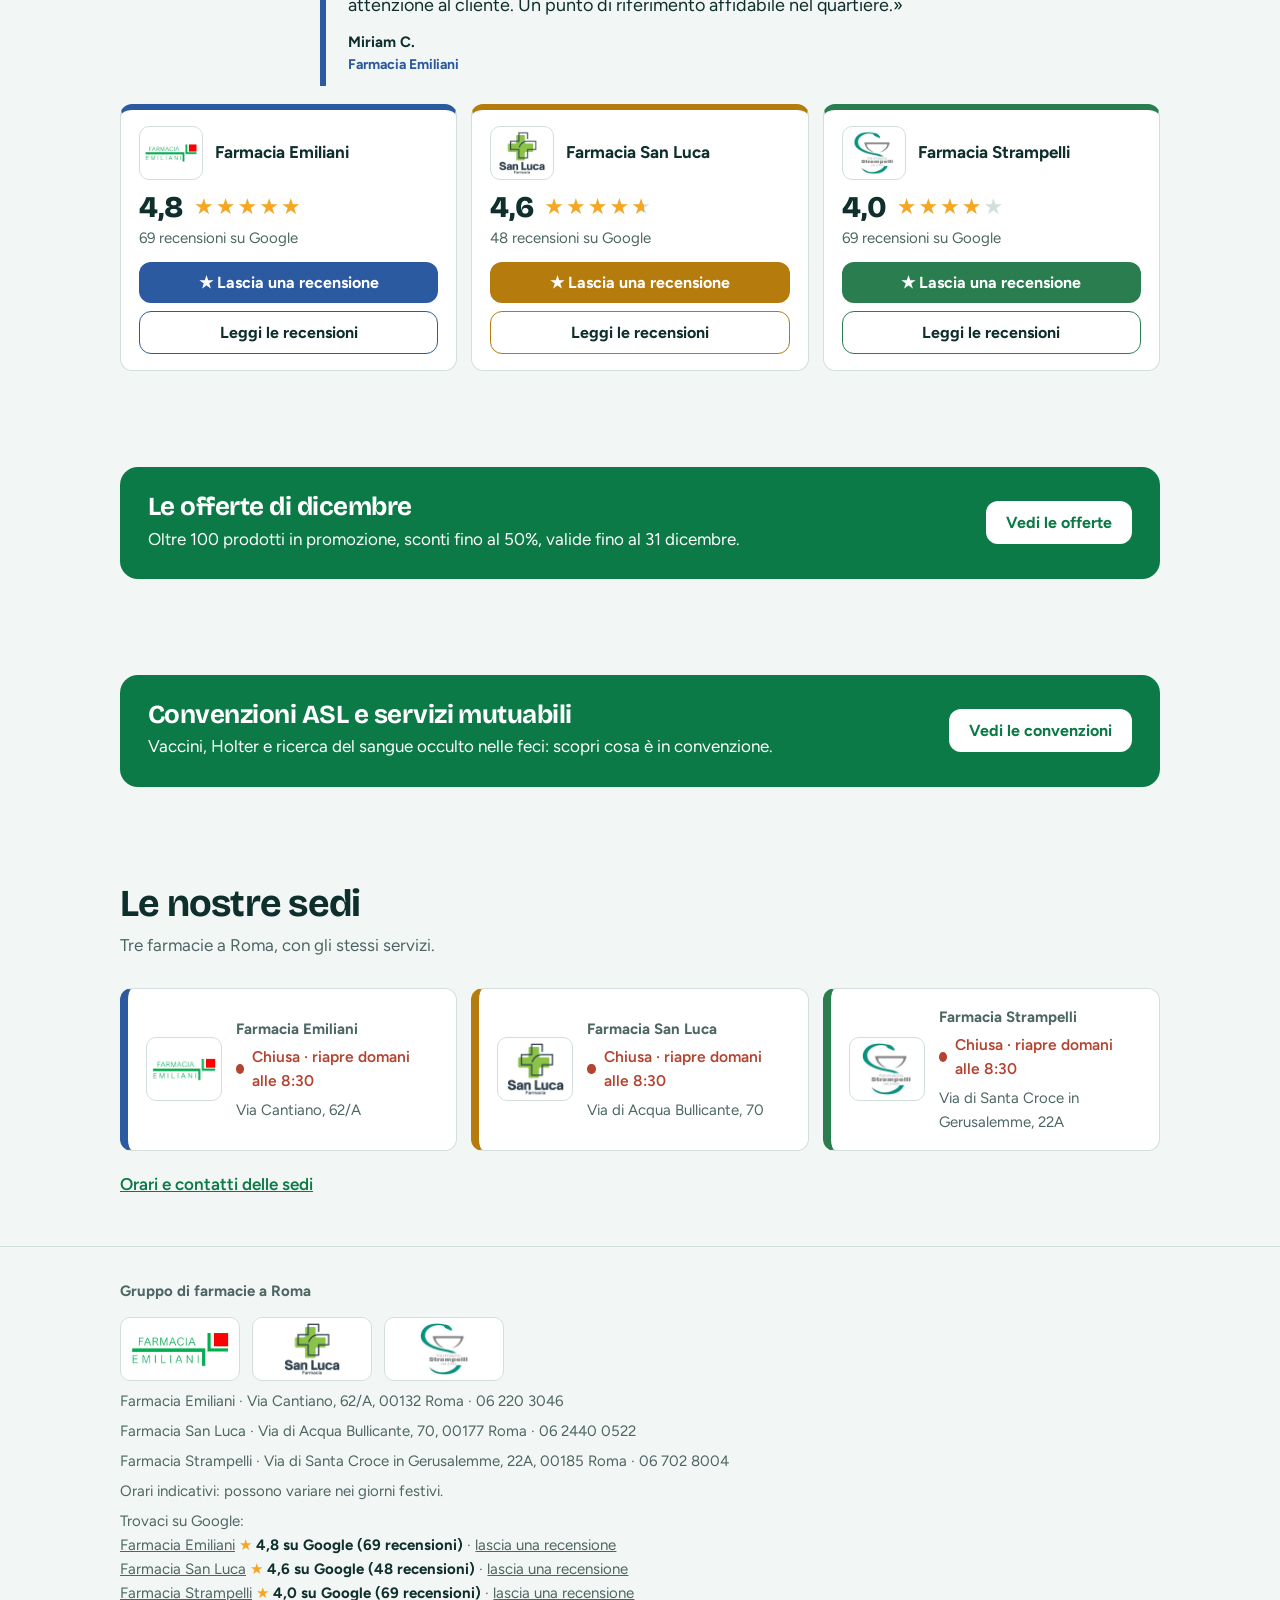
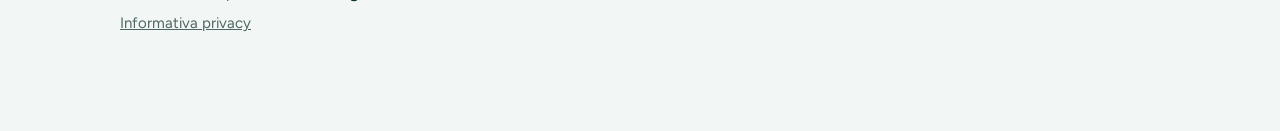
==== commit 4dc61a6c: "Tamponi separati, HPV e pneumococco gratuiti, intolleranze a Strampelli (#21) * Servizi: tampone str" ====
--- a/index.html
+++ b/index.html
@@ -17,7 +17,7 @@
 <header><div class="wrap">
   <a class="brand" href="index.html"><img src="assets/img/logo-gruppo.png" alt="" width="40" height="40">Farmacie Emistra</a>
   <button type="button" class="navbtn" id="navbtn" aria-expanded="false" aria-controls="nav" aria-label="Menu"><svg width="24" height="24" viewBox="0 0 24 24" fill="none" stroke="currentColor" stroke-width="2.4" stroke-linecap="round" aria-hidden="true"><path d="M4 7h16M4 12h16M4 17h16"/></svg></button>
-  <nav id="nav" aria-label="Principale"><a href="index.html" aria-current="page">Home</a><a href="servizi.html">Servizi</a><a href="preparazioni-galeniche.html">Preparazioni galeniche</a><a href="offerte.html">Offerte</a><a href="giornate.html">Giornate a tema</a><a href="convenzioni.html">Convenzioni</a><a href="farmacie.html">Farmacie</a></nav>
+  <nav id="nav" aria-label="Principale"><a href="index.html" aria-current="page">Home</a><a href="servizi.html">Servizi</a><a href="preparazioni-galeniche.html">Preparazioni galeniche</a><a href="offerte.html">Offerte</a><a href="convenzioni.html">Convenzioni</a><a href="farmacie.html">Farmacie</a></nav>
 </div></header>
 <main id="top" tabindex="-1">
 <div class="hero"><div class="wrap hero-grid">
@@ -67,8 +67,8 @@
   </fieldset>
     <fieldset id="hbook" hidden><legend>3. Cosa vuoi prenotare?</legend>
       <p class="note" style="margin:0 0 10px">Tocca il servizio: scegli giorno e fascia oraria e invia la richiesta.</p>
-      <div class="opts picks"><button type="button" class="svc-pick" data-svc="hb0">Consulenza con il farmacista</button><button type="button" class="svc-pick" data-svc="hb1">Prenotazioni CUP</button><button type="button" class="svc-pick" data-svc="hb2">Vaccino antinfluenzale</button><button type="button" class="svc-pick" data-svc="hb3">Vaccino HPV</button><button type="button" class="svc-pick" data-svc="hb4">Vaccino antipneumococcico</button><button type="button" class="svc-pick" data-svc="hb17">Vaccino anti-Covid <small>(solo San Luca e Strampelli)</small></button><button type="button" class="svc-pick" data-svc="hb5">Misurazione della pressione</button><button type="button" class="svc-pick" data-svc="hb6">Holter cardiaco</button><button type="button" class="svc-pick" data-svc="hb7">Holter pressorio</button><button type="button" class="svc-pick" data-svc="hb12">Elettrocardiogramma (ECG)</button><button type="button" class="svc-pick" data-svc="hb8">Foratura lobi</button><button type="button" class="svc-pick" data-svc="hb9">Quadro lipidico (colesterolo)</button><button type="button" class="svc-pick" data-svc="hb10">Glicemia</button><button type="button" class="svc-pick" data-svc="hb13">Emoglobina glicata <small>(solo Strampelli)</small></button><button type="button" class="svc-pick" data-svc="hb11">Tamponi rapidi</button><button type="button" class="svc-pick" data-svc="hb14">Esame delle urine <small>(solo Strampelli)</small></button><button type="button" class="svc-pick" data-svc="hb15">Breath test Helicobacter pylori</button><button type="button" class="svc-pick" data-svc="hb16">Breath test lattosio</button></div>
-      <div hidden><article class="svc" id="hb0" data-cat="r" data-book="1" data-phrase="prenotare una consulenza con il farmacista" data-title="Consulenza con il farmacista" data-ml="" data-modes=""><div><h3>Consulenza con il farmacista</h3><p>Un momento dedicato per parlare con calma delle tue terapie: come e quando prendere i farmaci, possibili interazioni, dubbi ed effetti indesiderati.</p><div class="bds"></div></div></article><article class="svc" id="hb1" data-cat="r" data-book="1" data-phrase="prenotare una visita o un esame tramite CUP" data-title="Prenotazioni CUP" data-ml="" data-modes=""><div><h3>Prenotazioni CUP</h3><p>Possibilità di prenotare tramite CUP visite specialistiche ed esami con il Servizio Sanitario Nazionale. Porta o inviaci l'impegnativa del medico e la tessera sanitaria.</p><div class="bds"></div></div></article><article class="svc" id="hb2" data-cat="v" data-book="1" data-phrase="prenotare il vaccino antinfluenzale" data-title="Vaccino antinfluenzale" data-ml="Come vuoi farlo?" data-modes="In convenzione ASL|A pagamento"><div><h3>Vaccino antinfluenzale</h3><p>La vaccinazione stagionale contro l'influenza, fatta in farmacia. Consigliata in particolare agli anziani e a chi ha malattie croniche.</p><div class="bds"><span class="bd">Convenzione ASL</span><span class="bd">A pagamento</span></div></div></article><article class="svc" id="hb3" data-cat="v" data-book="1" data-phrase="prenotare il vaccino HPV" data-title="Vaccino HPV" data-ml="Come vuoi farlo?" data-modes="In convenzione ASL|A pagamento"><div><h3>Vaccino HPV</h3><p>Vaccino contro il papillomavirus (HPV), il virus che può causare alcuni tumori, tra cui quello del collo dell'utero. Protegge maschi e femmine.</p><div class="bds"><span class="bd">Convenzione ASL</span><span class="bd">A pagamento</span></div></div></article><article class="svc" id="hb4" data-cat="v" data-book="1" data-phrase="prenotare il vaccino contro lo pneumococco" data-title="Vaccino antipneumococcico" data-ml="Come vuoi farlo?" data-modes="In convenzione ASL|A pagamento"><div><h3>Vaccino antipneumococcico</h3><p>Protegge dallo pneumococco, un batterio che può causare polmonite e altre infezioni gravi. Consigliato in particolare ad anziani e persone fragili.</p><div class="bds"><span class="bd">Convenzione ASL</span><span class="bd">A pagamento</span></div></div></article><article class="svc" id="hb17" data-cat="v" data-book="1" data-phrase="prenotare il vaccino anti-Covid" data-title="Vaccino anti-Covid" data-ml="" data-modes="" data-only="sanluca strampelli"><div><h3>Vaccino anti-Covid</h3><p>Il vaccino aggiornato contro il Covid-19, fatto in farmacia. Consigliato in particolare a over 60, persone fragili e a chi ha malattie croniche. Gratuito, in convenzione ASL.</p><div class="bds"><span class="bd">Convenzione ASL</span><span class="bd">Solo San Luca e Strampelli</span></div></div></article><article class="svc" id="hb5" data-cat="c" data-book="1" data-phrase="prenotare la misurazione della pressione" data-title="Misurazione della pressione" data-ml="" data-modes=""><div><h3>Misurazione della pressione</h3><p>Misuriamo la pressione arteriosa con un apparecchio professionale: bastano pochi minuti e ti spieghiamo subito i valori.</p><div class="bds"></div></div></article><article class="svc" id="hb6" data-cat="c" data-book="1" data-phrase="prenotare un Holter cardiaco" data-title="Holter cardiaco" data-ml="Come vuoi farlo?" data-modes="Mutuabile|A pagamento"><div><h3>Holter cardiaco</h3><p>Esame del cuore: ti applichiamo alcuni elettrodi sul petto collegati a un piccolo apparecchio portatile, che registra il battito per 24 ore mentre fai la tua vita normale.</p><div class="bds"><span class="bd">Mutuabile</span><span class="bd">A pagamento</span></div></div></article><article class="svc" id="hb7" data-cat="c" data-book="1" data-phrase="prenotare un Holter pressorio" data-title="Holter pressorio" data-ml="Come vuoi farlo?" data-modes="Mutuabile|A pagamento"><div><h3>Holter pressorio</h3><p>Un bracciale collegato a un piccolo apparecchio misura da solo la pressione a intervalli regolari per 24 ore, anche di notte, per vedere come varia durante la giornata.</p><div class="bds"><span class="bd">Mutuabile</span><span class="bd">A pagamento</span></div></div></article><article class="svc" id="hb8" data-cat="c" data-book="1" data-phrase="prenotare la foratura dei lobi" data-title="Foratura lobi" data-ml="" data-modes=""><div><h3>Foratura lobi</h3><p>Foratura dei lobi delle orecchie fatta dal farmacista con uno strumento sterile e monouso.</p><div class="bds"></div></div></article><article class="svc" id="hb9" data-cat="a" data-book="1" data-phrase="prenotare il quadro lipidico (colesterolo, trigliceridi, HDL e LDL)" data-title="Quadro lipidico (colesterolo)" data-ml="" data-modes=""><div><h3>Quadro lipidico (colesterolo)</h3><p>Con una goccia di sangue dal dito misuriamo in pochi minuti colesterolo totale, HDL (il colesterolo &quot;buono&quot;), LDL (quello &quot;cattivo&quot;) e trigliceridi.</p><div class="bds"></div></div></article><article class="svc" id="hb10" data-cat="a" data-book="1" data-phrase="prenotare la misurazione della glicemia" data-title="Glicemia" data-ml="" data-modes=""><div><h3>Glicemia</h3><p>Misura dello zucchero nel sangue con una goccia prelevata dal dito, risultato in pochi secondi. Per un valore più affidabile è meglio venire a digiuno.</p><div class="bds"></div></div></article><article class="svc" id="hb11" data-cat="a" data-book="1" data-phrase="prenotare un tampone rapido" data-title="Tamponi rapidi" data-ml="Quale test?" data-modes="Streptococco|Covid"><div><h3>Tamponi rapidi</h3><p>Test rapido con tampone per capire se mal di gola o sintomi respiratori sono dovuti allo streptococco o al Covid. Risultato in pochi minuti.</p><div class="bds"></div></div></article><article class="svc" id="hb12" data-cat="c" data-book="1" data-phrase="prenotare un elettrocardiogramma (ECG) a pagamento" data-title="Elettrocardiogramma (ECG)" data-ml="" data-modes=""><div><h3>Elettrocardiogramma (ECG)</h3><p>Esame rapido e indolore che registra l'attività elettrica del cuore: applichiamo alcuni elettrodi su petto, braccia e gambe e in pochi minuti otteniamo il tracciato.</p><div class="bds"><span class="bd">A pagamento</span></div></div></article><article class="svc" id="hb13" data-cat="a" data-book="1" data-phrase="prenotare l'esame dell'emoglobina glicata" data-title="Emoglobina glicata" data-ml="" data-modes="" data-only="strampelli"><div><h3>Emoglobina glicata</h3><p>Con una goccia di sangue dal dito misuriamo l'emoglobina glicata (HbA1c), che indica la media della glicemia negli ultimi 2-3 mesi. Utile soprattutto per chi ha il diabete.</p><div class="bds"><span class="bd">Solo Strampelli</span></div></div></article><article class="svc" id="hb14" data-cat="a" data-book="1" data-phrase="prenotare l'esame delle urine" data-title="Esame delle urine" data-ml="" data-modes="" data-only="strampelli"><div><h3>Esame delle urine</h3><p>Analisi di un campione di urine con striscia reattiva: valuta glucosio, proteine, sangue, globuli bianchi e altri parametri. Porta le urine del mattino in un contenitore sterile.</p><div class="bds"><span class="bd">Solo Strampelli</span></div></div></article><article class="svc" id="hb15" data-cat="a" data-book="1" data-phrase="prenotare un breath test per Helicobacter pylori" data-title="Breath test Helicobacter pylori" data-ml="" data-modes=""><div><h3>Breath test Helicobacter pylori</h3><p>Test del respiro semplice e non invasivo per scoprire l'infezione da Helicobacter pylori, il batterio che può causare gastrite e ulcera. Si soffia in alcune provette prima e dopo aver bevuto una soluzione. Va fatto a digiuno: ti diamo noi le istruzioni.</p><div class="bds"></div></div></article><article class="svc" id="hb16" data-cat="a" data-book="1" data-phrase="prenotare un breath test per il lattosio" data-title="Breath test lattosio" data-ml="" data-modes=""><div><h3>Breath test lattosio</h3><p>Test del respiro semplice e non invasivo per scoprire l'intolleranza al lattosio. Si soffia in alcune provette prima e dopo aver bevuto una soluzione con lattosio. Va fatto a digiuno: ti diamo noi le istruzioni.</p><div class="bds"></div></div></article></div>
+      <div class="opts picks"><button type="button" class="svc-pick" data-svc="hb0">Consulenza con il farmacista</button><button type="button" class="svc-pick" data-svc="hb1">Prenotazioni CUP</button><button type="button" class="svc-pick" data-svc="hb2">Vaccino antinfluenzale</button><button type="button" class="svc-pick" data-svc="hb3">Vaccino HPV</button><button type="button" class="svc-pick" data-svc="hb4">Vaccino antipneumococcico</button><button type="button" class="svc-pick" data-svc="hb17">Vaccino anti-Covid <small>(solo San Luca e Strampelli)</small></button><button type="button" class="svc-pick" data-svc="hb5">Misurazione della pressione</button><button type="button" class="svc-pick" data-svc="hb6">Holter cardiaco</button><button type="button" class="svc-pick" data-svc="hb7">Holter pressorio</button><button type="button" class="svc-pick" data-svc="hb12">Elettrocardiogramma (ECG)</button><button type="button" class="svc-pick" data-svc="hb8">Foratura lobi</button><button type="button" class="svc-pick" data-svc="hb9">Quadro lipidico (colesterolo)</button><button type="button" class="svc-pick" data-svc="hb10">Glicemia</button><button type="button" class="svc-pick" data-svc="hb13">Emoglobina glicata <small>(solo Strampelli)</small></button><button type="button" class="svc-pick" data-svc="hb11">Tampone streptococco</button><button type="button" class="svc-pick" data-svc="hb18">Tampone Covid</button><button type="button" class="svc-pick" data-svc="hb14">Esame delle urine <small>(solo Strampelli)</small></button><button type="button" class="svc-pick" data-svc="hb19">Intolleranze alimentari <small>(solo Strampelli)</small></button><button type="button" class="svc-pick" data-svc="hb15">Breath test Helicobacter pylori</button><button type="button" class="svc-pick" data-svc="hb16">Breath test lattosio</button></div>
+      <div hidden><article class="svc" id="hb0" data-cat="r" data-book="1" data-phrase="prenotare una consulenza con il farmacista" data-title="Consulenza con il farmacista" data-ml="" data-modes=""><div><h3>Consulenza con il farmacista</h3><p>Un momento dedicato per parlare con calma delle tue terapie: come e quando prendere i farmaci, possibili interazioni, dubbi ed effetti indesiderati.</p><div class="bds"></div></div></article><article class="svc" id="hb1" data-cat="r" data-book="1" data-phrase="prenotare una visita o un esame tramite CUP" data-title="Prenotazioni CUP" data-ml="" data-modes=""><div><h3>Prenotazioni CUP</h3><p>Possibilità di prenotare tramite CUP visite specialistiche ed esami con il Servizio Sanitario Nazionale. Porta o inviaci l'impegnativa del medico e la tessera sanitaria.</p><div class="bds"></div></div></article><article class="svc" id="hb2" data-cat="v" data-book="1" data-phrase="prenotare il vaccino antinfluenzale" data-title="Vaccino antinfluenzale" data-ml="Come vuoi farlo?" data-modes="In convenzione ASL|A pagamento"><div><h3>Vaccino antinfluenzale</h3><p>La vaccinazione stagionale contro l'influenza, fatta in farmacia. Consigliata in particolare agli anziani e a chi ha malattie croniche.</p><div class="bds"><span class="bd">Convenzione ASL</span><span class="bd">A pagamento</span></div></div></article><article class="svc" id="hb3" data-cat="v" data-book="1" data-phrase="prenotare il vaccino HPV" data-title="Vaccino HPV" data-ml="" data-modes=""><div><h3>Vaccino HPV</h3><p>Vaccino contro il papillomavirus (HPV), il virus che può causare alcuni tumori, tra cui quello del collo dell'utero. Protegge maschi e femmine. Gratuito, in convenzione ASL.</p><div class="bds"><span class="bd">Convenzione ASL</span><span class="bd">Gratuito</span></div></div></article><article class="svc" id="hb4" data-cat="v" data-book="1" data-phrase="prenotare il vaccino contro lo pneumococco" data-title="Vaccino antipneumococcico" data-ml="" data-modes=""><div><h3>Vaccino antipneumococcico</h3><p>Protegge dallo pneumococco, un batterio che può causare polmonite e altre infezioni gravi. Consigliato in particolare ad anziani e persone fragili. Gratuito, in convenzione ASL.</p><div class="bds"><span class="bd">Convenzione ASL</span><span class="bd">Gratuito</span></div></div></article><article class="svc" id="hb17" data-cat="v" data-book="1" data-phrase="prenotare il vaccino anti-Covid" data-title="Vaccino anti-Covid" data-ml="" data-modes="" data-only="sanluca strampelli"><div><h3>Vaccino anti-Covid</h3><p>Il vaccino aggiornato contro il Covid-19, fatto in farmacia. Consigliato in particolare a over 60, persone fragili e a chi ha malattie croniche. Gratuito, in convenzione ASL.</p><div class="bds"><span class="bd">Convenzione ASL</span><span class="bd">Solo San Luca e Strampelli</span></div></div></article><article class="svc" id="hb5" data-cat="c" data-book="1" data-phrase="prenotare la misurazione della pressione" data-title="Misurazione della pressione" data-ml="" data-modes=""><div><h3>Misurazione della pressione</h3><p>Misuriamo la pressione arteriosa con un apparecchio professionale: bastano pochi minuti e ti spieghiamo subito i valori.</p><div class="bds"></div></div></article><article class="svc" id="hb6" data-cat="c" data-book="1" data-phrase="prenotare un Holter cardiaco" data-title="Holter cardiaco" data-ml="Come vuoi farlo?" data-modes="Mutuabile|A pagamento"><div><h3>Holter cardiaco</h3><p>Esame del cuore: ti applichiamo alcuni elettrodi sul petto collegati a un piccolo apparecchio portatile, che registra il battito per 24 ore mentre fai la tua vita normale.</p><div class="bds"><span class="bd">Mutuabile</span><span class="bd">A pagamento</span></div></div></article><article class="svc" id="hb7" data-cat="c" data-book="1" data-phrase="prenotare un Holter pressorio" data-title="Holter pressorio" data-ml="Come vuoi farlo?" data-modes="Mutuabile|A pagamento"><div><h3>Holter pressorio</h3><p>Un bracciale collegato a un piccolo apparecchio misura da solo la pressione a intervalli regolari per 24 ore, anche di notte, per vedere come varia durante la giornata.</p><div class="bds"><span class="bd">Mutuabile</span><span class="bd">A pagamento</span></div></div></article><article class="svc" id="hb8" data-cat="c" data-book="1" data-phrase="prenotare la foratura dei lobi" data-title="Foratura lobi" data-ml="" data-modes=""><div><h3>Foratura lobi</h3><p>Foratura dei lobi delle orecchie fatta dal farmacista con uno strumento sterile e monouso.</p><div class="bds"></div></div></article><article class="svc" id="hb9" data-cat="a" data-book="1" data-phrase="prenotare il quadro lipidico (colesterolo, trigliceridi, HDL e LDL)" data-title="Quadro lipidico (colesterolo)" data-ml="" data-modes=""><div><h3>Quadro lipidico (colesterolo)</h3><p>Con una goccia di sangue dal dito misuriamo in pochi minuti colesterolo totale, HDL (il colesterolo &quot;buono&quot;), LDL (quello &quot;cattivo&quot;) e trigliceridi.</p><div class="bds"></div></div></article><article class="svc" id="hb10" data-cat="a" data-book="1" data-phrase="prenotare la misurazione della glicemia" data-title="Glicemia" data-ml="" data-modes=""><div><h3>Glicemia</h3><p>Misura dello zucchero nel sangue con una goccia prelevata dal dito, risultato in pochi secondi. Per un valore più affidabile è meglio venire a digiuno.</p><div class="bds"></div></div></article><article class="svc" id="hb11" data-cat="a" data-book="1" data-phrase="prenotare un tampone per lo streptococco" data-title="Tampone streptococco" data-ml="" data-modes=""><div><h3>Tampone streptococco</h3><p>Tampone rapido per capire se il mal di gola è dovuto allo streptococco. Risultato in pochi minuti.</p><div class="bds"></div></div></article><article class="svc" id="hb18" data-cat="a" data-book="1" data-phrase="prenotare un tampone per il Covid" data-title="Tampone Covid" data-ml="" data-modes=""><div><h3>Tampone Covid</h3><p>Tampone rapido per il Covid-19, per chi ha febbre, tosse o altri sintomi respiratori. Risultato in pochi minuti.</p><div class="bds"></div></div></article><article class="svc" id="hb12" data-cat="c" data-book="1" data-phrase="prenotare un elettrocardiogramma (ECG) a pagamento" data-title="Elettrocardiogramma (ECG)" data-ml="" data-modes=""><div><h3>Elettrocardiogramma (ECG)</h3><p>Esame rapido e indolore che registra l'attività elettrica del cuore: applichiamo alcuni elettrodi su petto, braccia e gambe e in pochi minuti otteniamo il tracciato.</p><div class="bds"><span class="bd">A pagamento</span></div></div></article><article class="svc" id="hb13" data-cat="a" data-book="1" data-phrase="prenotare l'esame dell'emoglobina glicata" data-title="Emoglobina glicata" data-ml="" data-modes="" data-only="strampelli"><div><h3>Emoglobina glicata</h3><p>Con una goccia di sangue dal dito misuriamo l'emoglobina glicata (HbA1c), che indica la media della glicemia negli ultimi 2-3 mesi. Utile soprattutto per chi ha il diabete.</p><div class="bds"><span class="bd">Solo Strampelli</span></div></div></article><article class="svc" id="hb14" data-cat="a" data-book="1" data-phrase="prenotare l'esame delle urine" data-title="Esame delle urine" data-ml="" data-modes="" data-only="strampelli"><div><h3>Esame delle urine</h3><p>Analisi di un campione di urine con striscia reattiva: valuta glucosio, proteine, sangue, globuli bianchi e altri parametri. Porta le urine del mattino in un contenitore sterile.</p><div class="bds"><span class="bd">Solo Strampelli</span></div></div></article><article class="svc" id="hb19" data-cat="a" data-book="1" data-phrase="prenotare il test delle intolleranze alimentari" data-title="Intolleranze alimentari" data-ml="" data-modes="" data-only="strampelli"><div><h3>Intolleranze alimentari</h3><p>Test delle intolleranze alimentari con un prelievo capillare: basta una goccia di sangue dal dito.</p><div class="bds"><span class="bd">Solo Strampelli</span></div></div></article><article class="svc" id="hb15" data-cat="a" data-book="1" data-phrase="prenotare un breath test per Helicobacter pylori" data-title="Breath test Helicobacter pylori" data-ml="" data-modes=""><div><h3>Breath test Helicobacter pylori</h3><p>Test del respiro semplice e non invasivo per scoprire l'infezione da Helicobacter pylori, il batterio che può causare gastrite e ulcera. Si soffia in alcune provette prima e dopo aver bevuto una soluzione. Va fatto a digiuno: ti diamo noi le istruzioni.</p><div class="bds"></div></div></article><article class="svc" id="hb16" data-cat="a" data-book="1" data-phrase="prenotare un breath test per il lattosio" data-title="Breath test lattosio" data-ml="" data-modes=""><div><h3>Breath test lattosio</h3><p>Test del respiro semplice e non invasivo per scoprire l'intolleranza al lattosio. Si soffia in alcune provette prima e dopo aver bevuto una soluzione con lattosio. Va fatto a digiuno: ti diamo noi le istruzioni.</p><div class="bds"></div></div></article></div>
     </fieldset>
     <fieldset id="hdet"><legend><label for="det" style="font-weight:600">3. Aggiungi i dettagli (facoltativo)</label></legend>
       <textarea id="det" placeholder="Es. nome del farmaco, giorno preferito…"></textarea>
@@ -83,7 +83,8 @@
     <p class="note" id="hpriv" hidden>La richiesta viene registrata dalla farmacia scelta per gestirla. <a href="privacy.html">Informativa privacy</a></p>
   </div>
 </div></div>
-<div id="giornate-home"></div>
+<section class="giornata" id="giornata" data-fino="2026-11-23"><div class="wrap"><div class="gt"><a class="gt-img" href="assets/img/giornata-2026-11-23.jpg" target="_blank" rel="noopener"><img src="assets/img/giornata-2026-11-23.jpg" alt="Locandina: giornata controllo colesterolo e glicemia, lunedì 23 novembre alla Farmacia Emiliani, solo 15 euro" loading="lazy" width="900" height="900"></a><div class="gt-txt"><span class="gt-tag">Farmacia Emiliani · Giornata a tema</span><h2>Controllo colesterolo + glicemia</h2><p class="gt-quando"><b>Lunedì 23 novembre</b> · 8:30-13:00 e 16:00-19:30</p><p>Colesterolo totale, HDL, LDL, trigliceridi e glicemia: <b>solo 15 €</b>, tutto incluso.</p><p><b>È necessario venire a digiuno.</b> Posti limitati, prenotazione obbligatoria.</p><p class="gt-dove">Via Cantiano 62/A, Corcolle</p><div class="gt-btns"><a class="btn" href="https://wa.me/393331804161?text=Buongiorno%20Farmacia%20Emiliani%2C%20vorrei%20prenotare%20il%20controllo%20colesterolo%20%2B%20glicemia%20di%20luned%C3%AC%2023%20novembre." target="_blank" rel="noopener">Prenota su WhatsApp</a><a class="btnl" href="tel:+39062203046">Chiama 06 220 3046</a></div></div></div></div></section>
+<script>(function(){var g=document.getElementById('giornata'),d=new Date(),o=d.getFullYear()+'-'+String(d.getMonth()+1).padStart(2,'0')+'-'+String(d.getDate()).padStart(2,'0');if(g&&o>g.dataset.fino)g.remove();})();</script>
 <section><div class="wrap"><h2>Servizi in evidenza</h2><p class="intro">Tocca un servizio per prenotarlo o richiederlo.</p>
 <div class="services" id="hl"><article class="svc" data-cat="r" data-book="0" data-phrase="inviare una ricetta" data-title="Invia una ricetta" data-ml="" data-modes=""><img src="assets/img/invia-una-ricetta.jpg" alt="" loading="lazy"><div><h3>Invia una ricetta</h3><p>Mandaci la foto o il codice della ricetta prima di passare: prepariamo i farmaci e li trovi pronti al ritiro, senza attese.</p><div class="bds"></div><button type="button" class="svc-btn">Invia ricetta</button></div></article><article class="svc" data-cat="r" data-book="0" data-phrase="chiedere la disponibilità di un prodotto" data-title="Prodotti e consigli" data-ml="" data-modes=""><img src="assets/img/prodotti-e-consigli.jpg" alt="" loading="lazy"><div><h3>Prodotti e consigli</h3><p>Chiedi se un farmaco, un integratore o un prodotto per la cura della persona è disponibile: te lo mettiamo da parte.</p><div class="bds"></div><button type="button" class="svc-btn">Chiedi un prodotto</button></div></article><article class="svc" data-cat="v" data-book="1" data-phrase="prenotare il vaccino antinfluenzale" data-title="Vaccino antinfluenzale" data-ml="Come vuoi farlo?" data-modes="In convenzione ASL|A pagamento"><img src="assets/img/vaccino-antinfluenzale.jpg" alt="" loading="lazy"><div><h3>Vaccino antinfluenzale</h3><p>La vaccinazione stagionale contro l'influenza, fatta in farmacia. Consigliata in particolare agli anziani e a chi ha malattie croniche.</p><div class="bds"><span class="bd">Convenzione ASL</span><span class="bd">A pagamento</span></div><button type="button" class="svc-btn">Prenota</button></div></article><article class="svc" data-cat="c" data-book="1" data-phrase="prenotare la misurazione della pressione" data-title="Misurazione della pressione" data-ml="" data-modes=""><img src="assets/img/misurazione-della-pressione.jpg" alt="" loading="lazy"><div><h3>Misurazione della pressione</h3><p>Misuriamo la pressione arteriosa con un apparecchio professionale: bastano pochi minuti e ti spieghiamo subito i valori.</p><div class="bds"></div><button type="button" class="svc-btn">Prenota</button></div></article><article class="svc" data-cat="a" data-book="1" data-phrase="prenotare il quadro lipidico (colesterolo, trigliceridi, HDL e LDL)" data-title="Quadro lipidico (colesterolo)" data-ml="" data-modes=""><img src="assets/img/metabolic-check.jpg" alt="" loading="lazy"><div><h3>Quadro lipidico (colesterolo)</h3><p>Con una goccia di sangue dal dito misuriamo in pochi minuti colesterolo totale, HDL (il colesterolo &quot;buono&quot;), LDL (quello &quot;cattivo&quot;) e trigliceridi.</p><div class="bds"></div><button type="button" class="svc-btn">Prenota</button></div></article><article class="svc" data-cat="r" data-book="1" data-phrase="prenotare una visita o un esame tramite CUP" data-title="Prenotazioni CUP" data-ml="" data-modes=""><img src="assets/img/prenotazione-visite-cup.jpg?v=1792423168" alt="" loading="lazy"><div><h3>Prenotazioni CUP</h3><p>Possibilità di prenotare tramite CUP visite specialistiche ed esami con il Servizio Sanitario Nazionale. Porta o inviaci l'impegnativa del medico e la tessera sanitaria.</p><div class="bds"></div><button type="button" class="svc-btn">Prenota</button></div></article></div><a class="more" href="servizi.html">Vedi tutti i servizi</a></div></section>
 <section id="recensioni"><div class="wrap"><h2>Le recensioni su Google</h2><p class="intro">Leggi cosa dicono di noi i clienti. Se ti sei trovato bene, lascia anche tu una recensione: ci aiuta tantissimo e bastano pochi secondi.</p><div class="rvt" id="rvt" hidden aria-label="Recensioni dei clienti"><div class="rvt-track" id="rvtt"></div></div><div class="rv-grid"><div class="rv" data-rv="emiliani" style="--c:var(--emiliani)"><div class="rvh"><img class="ml" src="assets/img/logo-emiliani.jpg" alt="Logo Farmacia Emiliani"><b>Farmacia Emiliani</b></div><p class="rvs"><span class="rvn"></span><span class="stars" aria-hidden="true">★★★★★</span><span class="rvc"></span></p><div class="rva"><a class="rvw" href="https://search.google.com/local/writereview?placeid=ChIJH382Q7F-LxMRiJyVyYdh7GQ" target="_blank" rel="noopener">★ Lascia una recensione</a><a class="rvr" href="https://www.google.com/maps/place/?q=place_id:ChIJH382Q7F-LxMRiJyVyYdh7GQ" target="_blank" rel="noopener">Leggi le recensioni</a></div></div><div class="rv" data-rv="sanluca" style="--c:var(--sanluca)"><div class="rvh"><img class="ml" src="assets/img/logo-san-luca.jpg" alt="Logo Farmacia San Luca"><b>Farmacia San Luca</b></div><p class="rvs"><span class="rvn"></span><span class="stars" aria-hidden="true">★★★★★</span><span class="rvc"></span></p><div class="rva"><a class="rvw" href="https://search.google.com/local/writereview?placeid=ChIJL9sEBT1iLxMRGhrkAy4iJFs" target="_blank" rel="noopener">★ Lascia una recensione</a><a class="rvr" href="https://www.google.com/maps/place/?q=place_id:ChIJL9sEBT1iLxMRGhrkAy4iJFs" target="_blank" rel="noopener">Leggi le recensioni</a></div></div><div class="rv" data-rv="strampelli" style="--c:var(--strampelli)"><div class="rvh"><img class="ml" src="assets/img/logo-strampelli.jpg" alt="Logo Farmacia Strampelli"><b>Farmacia Strampelli</b></div><p class="rvs"><span class="rvn"></span><span class="stars" aria-hidden="true">★★★★★</span><span class="rvc"></span></p><div class="rva"><a class="rvw" href="https://search.google.com/local/writereview?placeid=ChIJG0-y5ZNhLxMRQLBoApzZKh0" target="_blank" rel="noopener">★ Lascia una recensione</a><a class="rvr" href="https://www.google.com/maps/place/?q=place_id:ChIJG0-y5ZNhLxMRQLBoApzZKh0" target="_blank" rel="noopener">Leggi le recensioni</a></div></div></div></div></section>
@@ -143,7 +144,6 @@
 </div>
 <script src="assets/config.js?v=1795597797"></script>
 <script src="assets/ricetta.js?v=1795597797"></script>
-<script src="assets/giornate.js?v=1795597797"></script>
 <script src="assets/app.js?v=1795597797"></script>
 </body>
 </html>
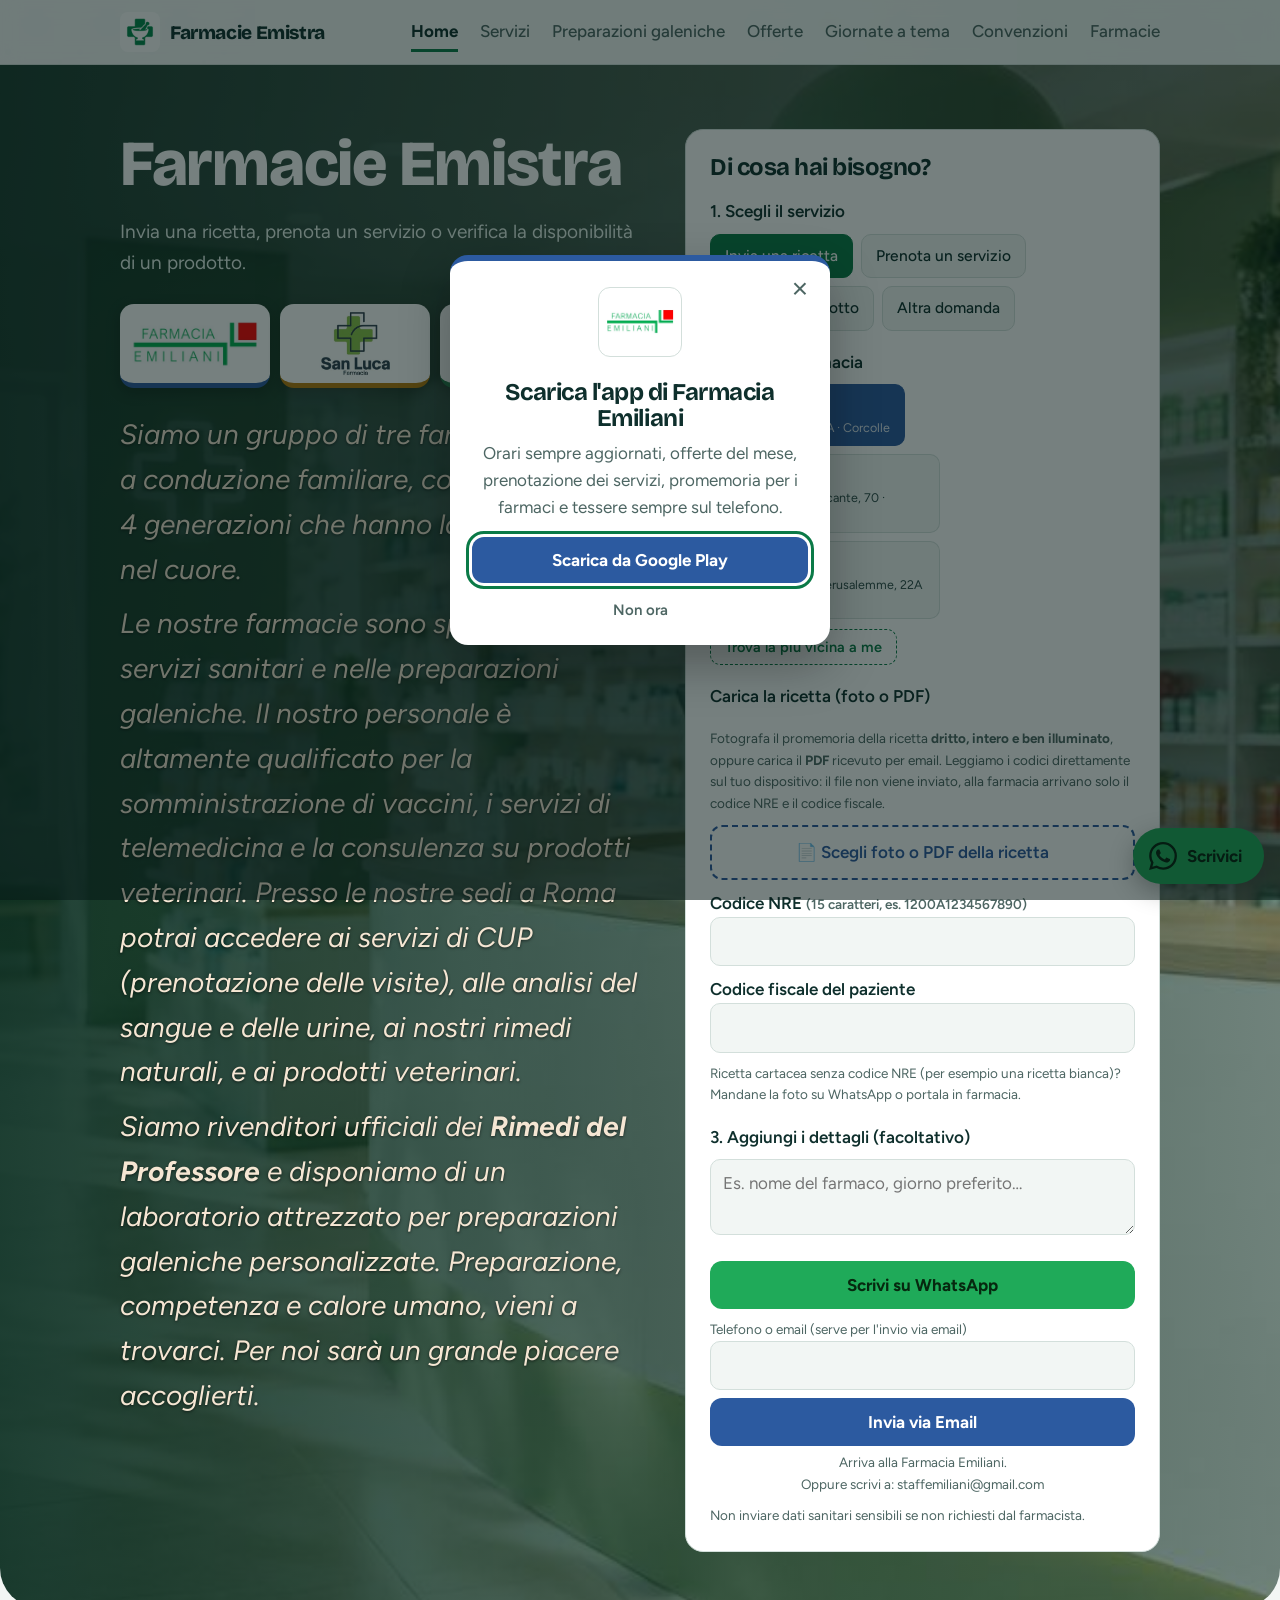
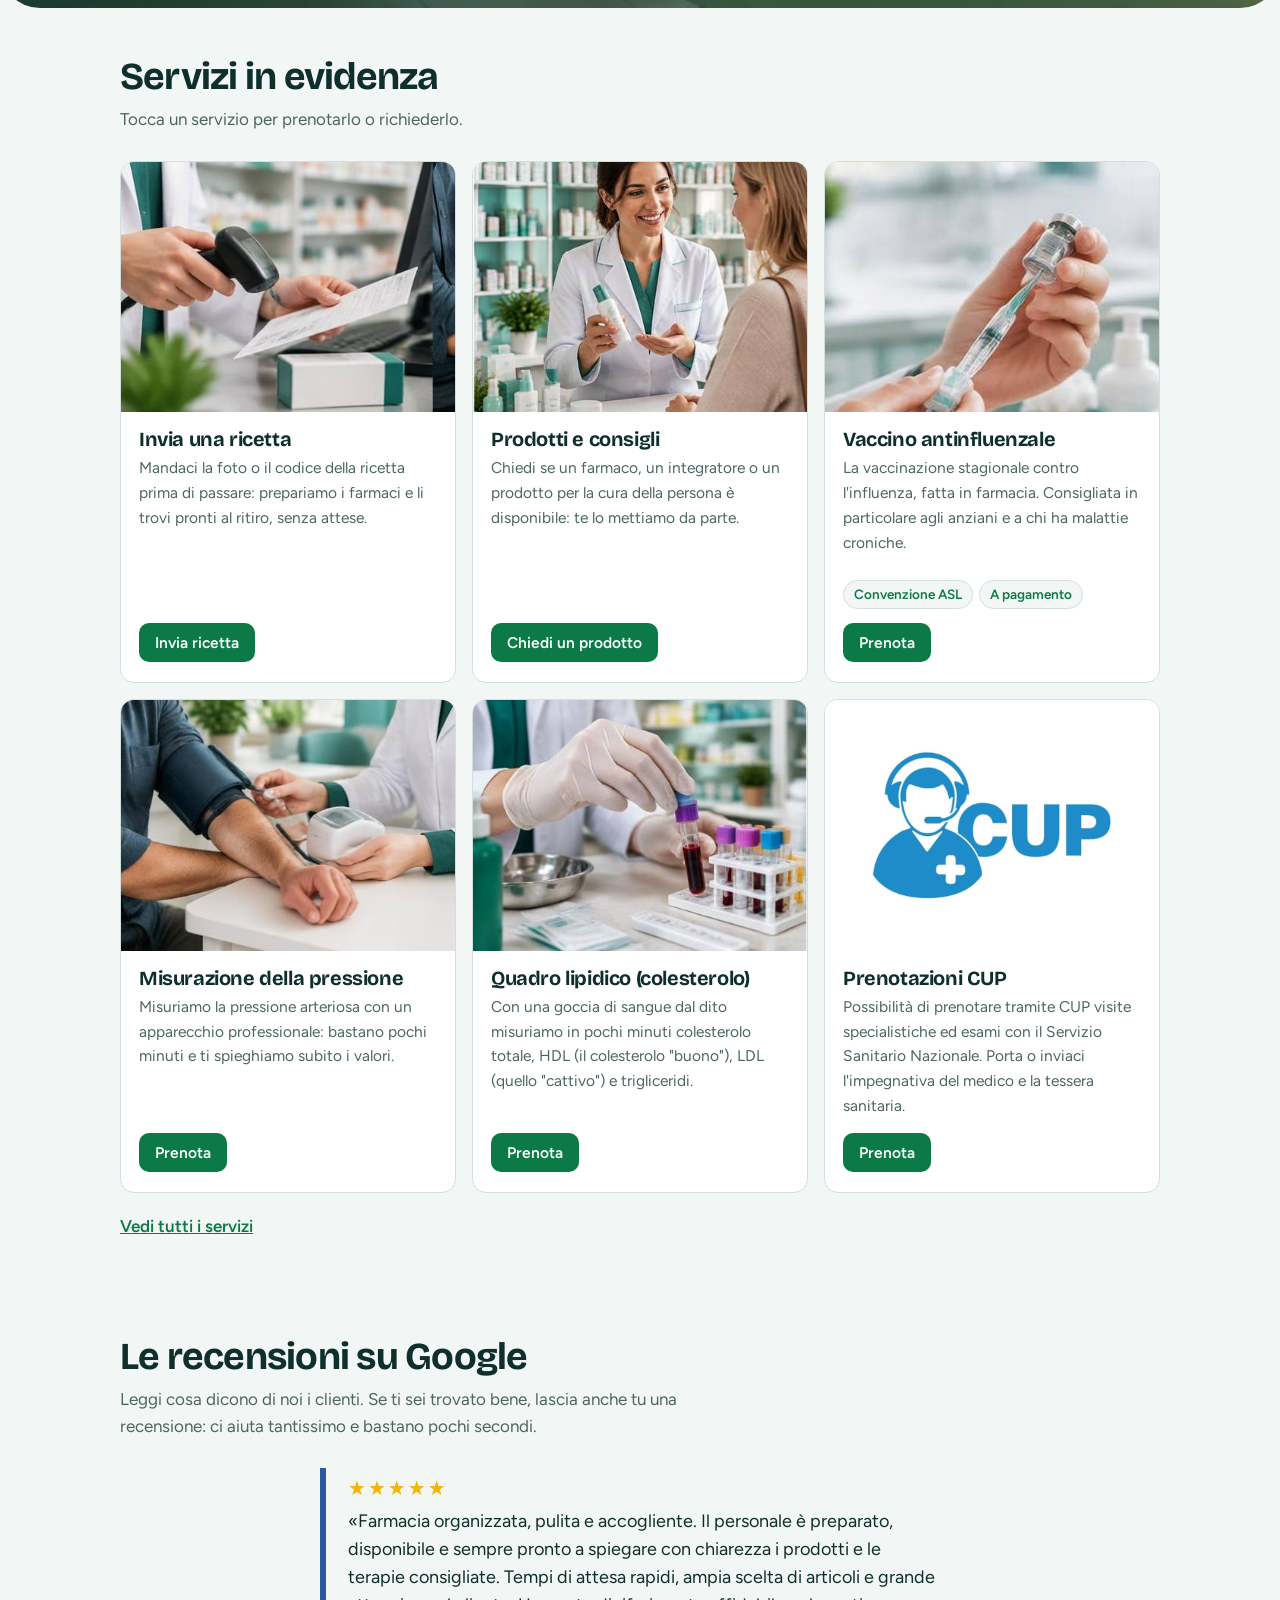
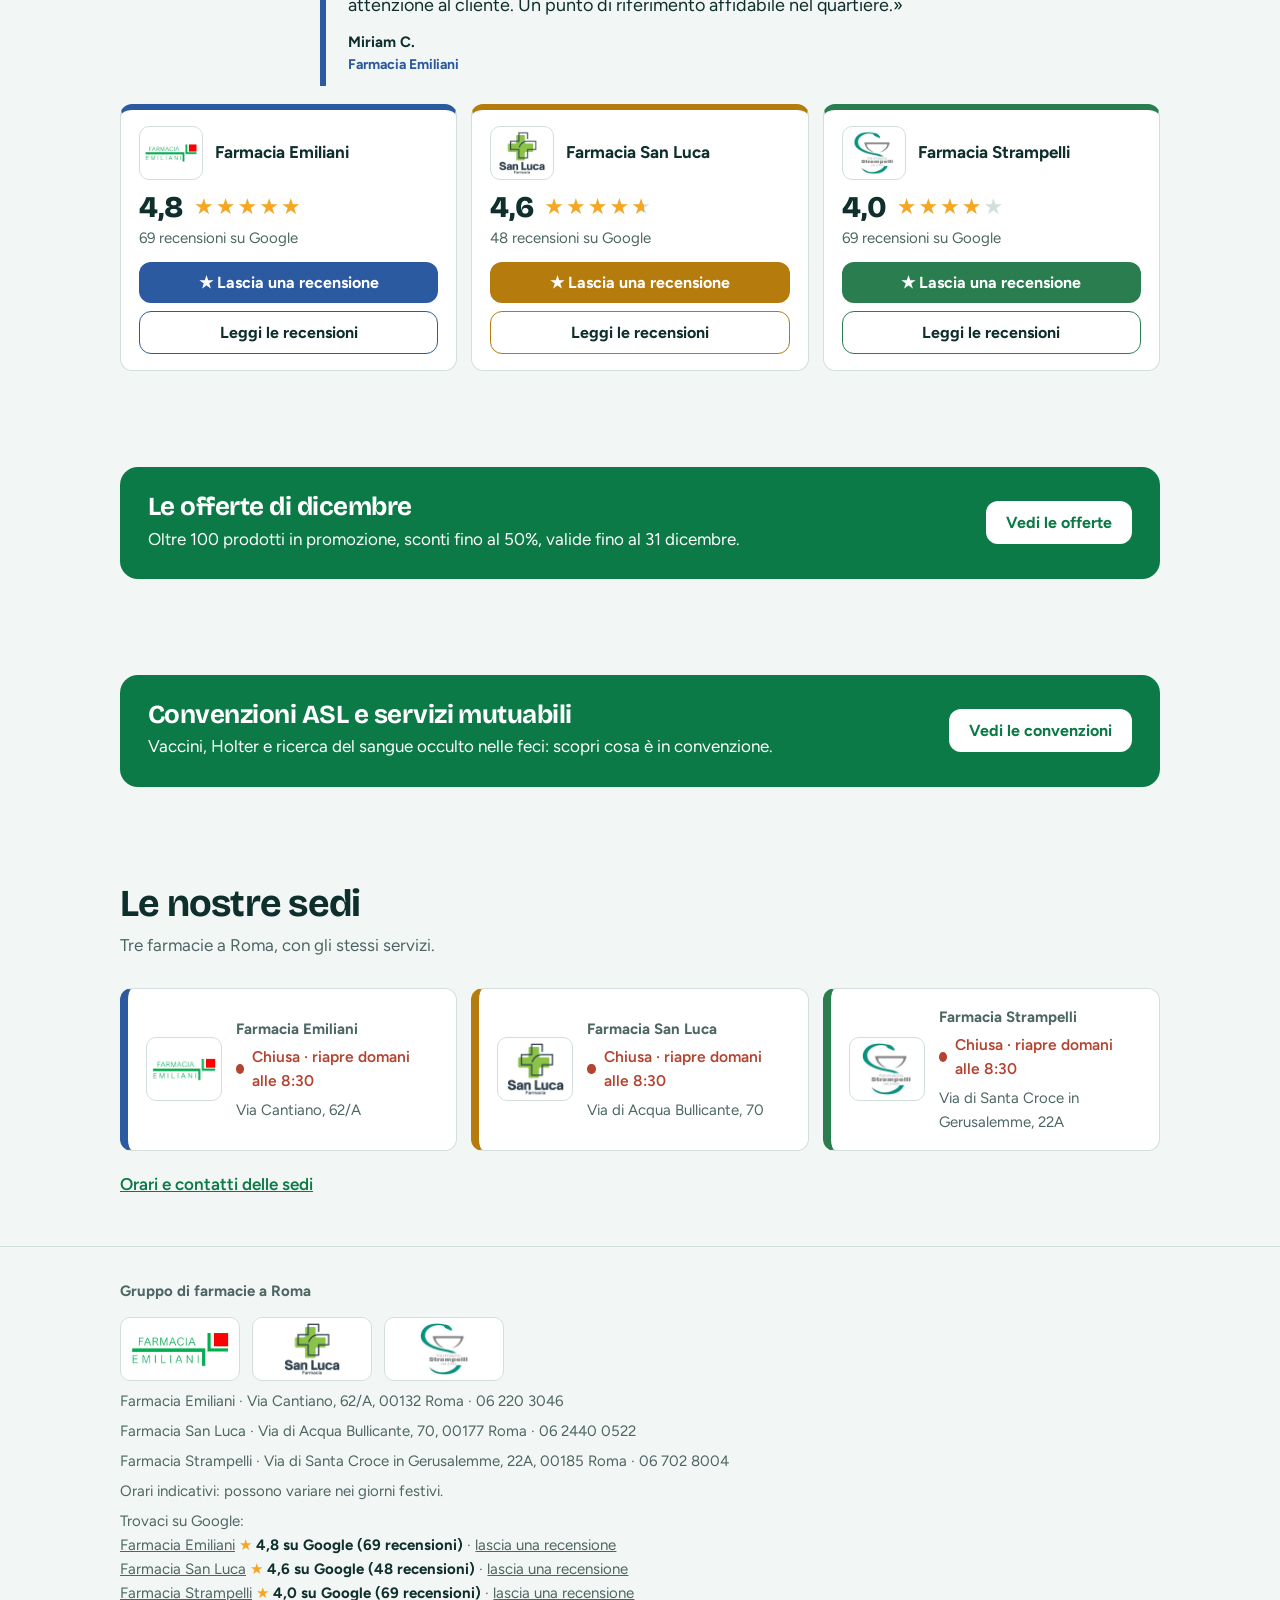
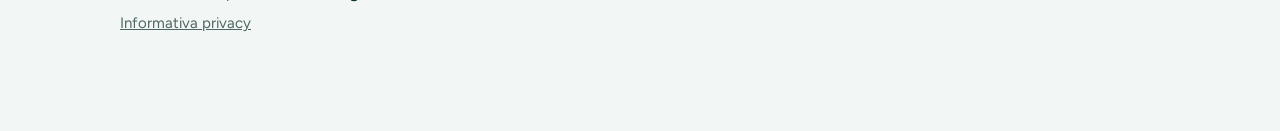
==== commit 2e2c8b9f: "Sezione Giornate a tema: pagina nel menu, giornate in assets/giornate.js, mostrate anche in home (#2" ====
--- a/index.html
+++ b/index.html
@@ -17,7 +17,7 @@
 <header><div class="wrap">
   <a class="brand" href="index.html"><img src="assets/img/logo-gruppo.png" alt="" width="40" height="40">Farmacie Emistra</a>
   <button type="button" class="navbtn" id="navbtn" aria-expanded="false" aria-controls="nav" aria-label="Menu"><svg width="24" height="24" viewBox="0 0 24 24" fill="none" stroke="currentColor" stroke-width="2.4" stroke-linecap="round" aria-hidden="true"><path d="M4 7h16M4 12h16M4 17h16"/></svg></button>
-  <nav id="nav" aria-label="Principale"><a href="index.html" aria-current="page">Home</a><a href="servizi.html">Servizi</a><a href="preparazioni-galeniche.html">Preparazioni galeniche</a><a href="offerte.html">Offerte</a><a href="convenzioni.html">Convenzioni</a><a href="farmacie.html">Farmacie</a></nav>
+  <nav id="nav" aria-label="Principale"><a href="index.html" aria-current="page">Home</a><a href="servizi.html">Servizi</a><a href="preparazioni-galeniche.html">Preparazioni galeniche</a><a href="offerte.html">Offerte</a><a href="giornate.html">Giornate a tema</a><a href="convenzioni.html">Convenzioni</a><a href="farmacie.html">Farmacie</a></nav>
 </div></header>
 <main id="top" tabindex="-1">
 <div class="hero"><div class="wrap hero-grid">
@@ -83,8 +83,7 @@
     <p class="note" id="hpriv" hidden>La richiesta viene registrata dalla farmacia scelta per gestirla. <a href="privacy.html">Informativa privacy</a></p>
   </div>
 </div></div>
-<section class="giornata" id="giornata" data-fino="2026-11-23"><div class="wrap"><div class="gt"><a class="gt-img" href="assets/img/giornata-2026-11-23.jpg" target="_blank" rel="noopener"><img src="assets/img/giornata-2026-11-23.jpg" alt="Locandina: giornata controllo colesterolo e glicemia, lunedì 23 novembre alla Farmacia Emiliani, solo 15 euro" loading="lazy" width="900" height="900"></a><div class="gt-txt"><span class="gt-tag">Farmacia Emiliani · Giornata a tema</span><h2>Controllo colesterolo + glicemia</h2><p class="gt-quando"><b>Lunedì 23 novembre</b> · 8:30-13:00 e 16:00-19:30</p><p>Colesterolo totale, HDL, LDL, trigliceridi e glicemia: <b>solo 15 €</b>, tutto incluso.</p><p><b>È necessario venire a digiuno.</b> Posti limitati, prenotazione obbligatoria.</p><p class="gt-dove">Via Cantiano 62/A, Corcolle</p><div class="gt-btns"><a class="btn" href="https://wa.me/393331804161?text=Buongiorno%20Farmacia%20Emiliani%2C%20vorrei%20prenotare%20il%20controllo%20colesterolo%20%2B%20glicemia%20di%20luned%C3%AC%2023%20novembre." target="_blank" rel="noopener">Prenota su WhatsApp</a><a class="btnl" href="tel:+39062203046">Chiama 06 220 3046</a></div></div></div></div></section>
-<script>(function(){var g=document.getElementById('giornata'),d=new Date(),o=d.getFullYear()+'-'+String(d.getMonth()+1).padStart(2,'0')+'-'+String(d.getDate()).padStart(2,'0');if(g&&o>g.dataset.fino)g.remove();})();</script>
+<div id="giornate-home"></div>
 <section><div class="wrap"><h2>Servizi in evidenza</h2><p class="intro">Tocca un servizio per prenotarlo o richiederlo.</p>
 <div class="services" id="hl"><article class="svc" data-cat="r" data-book="0" data-phrase="inviare una ricetta" data-title="Invia una ricetta" data-ml="" data-modes=""><img src="assets/img/invia-una-ricetta.jpg" alt="" loading="lazy"><div><h3>Invia una ricetta</h3><p>Mandaci la foto o il codice della ricetta prima di passare: prepariamo i farmaci e li trovi pronti al ritiro, senza attese.</p><div class="bds"></div><button type="button" class="svc-btn">Invia ricetta</button></div></article><article class="svc" data-cat="r" data-book="0" data-phrase="chiedere la disponibilità di un prodotto" data-title="Prodotti e consigli" data-ml="" data-modes=""><img src="assets/img/prodotti-e-consigli.jpg" alt="" loading="lazy"><div><h3>Prodotti e consigli</h3><p>Chiedi se un farmaco, un integratore o un prodotto per la cura della persona è disponibile: te lo mettiamo da parte.</p><div class="bds"></div><button type="button" class="svc-btn">Chiedi un prodotto</button></div></article><article class="svc" data-cat="v" data-book="1" data-phrase="prenotare il vaccino antinfluenzale" data-title="Vaccino antinfluenzale" data-ml="Come vuoi farlo?" data-modes="In convenzione ASL|A pagamento"><img src="assets/img/vaccino-antinfluenzale.jpg" alt="" loading="lazy"><div><h3>Vaccino antinfluenzale</h3><p>La vaccinazione stagionale contro l'influenza, fatta in farmacia. Consigliata in particolare agli anziani e a chi ha malattie croniche.</p><div class="bds"><span class="bd">Convenzione ASL</span><span class="bd">A pagamento</span></div><button type="button" class="svc-btn">Prenota</button></div></article><article class="svc" data-cat="c" data-book="1" data-phrase="prenotare la misurazione della pressione" data-title="Misurazione della pressione" data-ml="" data-modes=""><img src="assets/img/misurazione-della-pressione.jpg" alt="" loading="lazy"><div><h3>Misurazione della pressione</h3><p>Misuriamo la pressione arteriosa con un apparecchio professionale: bastano pochi minuti e ti spieghiamo subito i valori.</p><div class="bds"></div><button type="button" class="svc-btn">Prenota</button></div></article><article class="svc" data-cat="a" data-book="1" data-phrase="prenotare il quadro lipidico (colesterolo, trigliceridi, HDL e LDL)" data-title="Quadro lipidico (colesterolo)" data-ml="" data-modes=""><img src="assets/img/metabolic-check.jpg" alt="" loading="lazy"><div><h3>Quadro lipidico (colesterolo)</h3><p>Con una goccia di sangue dal dito misuriamo in pochi minuti colesterolo totale, HDL (il colesterolo &quot;buono&quot;), LDL (quello &quot;cattivo&quot;) e trigliceridi.</p><div class="bds"></div><button type="button" class="svc-btn">Prenota</button></div></article><article class="svc" data-cat="r" data-book="1" data-phrase="prenotare una visita o un esame tramite CUP" data-title="Prenotazioni CUP" data-ml="" data-modes=""><img src="assets/img/prenotazione-visite-cup.jpg?v=1792423168" alt="" loading="lazy"><div><h3>Prenotazioni CUP</h3><p>Possibilità di prenotare tramite CUP visite specialistiche ed esami con il Servizio Sanitario Nazionale. Porta o inviaci l'impegnativa del medico e la tessera sanitaria.</p><div class="bds"></div><button type="button" class="svc-btn">Prenota</button></div></article></div><a class="more" href="servizi.html">Vedi tutti i servizi</a></div></section>
 <section id="recensioni"><div class="wrap"><h2>Le recensioni su Google</h2><p class="intro">Leggi cosa dicono di noi i clienti. Se ti sei trovato bene, lascia anche tu una recensione: ci aiuta tantissimo e bastano pochi secondi.</p><div class="rvt" id="rvt" hidden aria-label="Recensioni dei clienti"><div class="rvt-track" id="rvtt"></div></div><div class="rv-grid"><div class="rv" data-rv="emiliani" style="--c:var(--emiliani)"><div class="rvh"><img class="ml" src="assets/img/logo-emiliani.jpg" alt="Logo Farmacia Emiliani"><b>Farmacia Emiliani</b></div><p class="rvs"><span class="rvn"></span><span class="stars" aria-hidden="true">★★★★★</span><span class="rvc"></span></p><div class="rva"><a class="rvw" href="https://search.google.com/local/writereview?placeid=ChIJH382Q7F-LxMRiJyVyYdh7GQ" target="_blank" rel="noopener">★ Lascia una recensione</a><a class="rvr" href="https://www.google.com/maps/place/?q=place_id:ChIJH382Q7F-LxMRiJyVyYdh7GQ" target="_blank" rel="noopener">Leggi le recensioni</a></div></div><div class="rv" data-rv="sanluca" style="--c:var(--sanluca)"><div class="rvh"><img class="ml" src="assets/img/logo-san-luca.jpg" alt="Logo Farmacia San Luca"><b>Farmacia San Luca</b></div><p class="rvs"><span class="rvn"></span><span class="stars" aria-hidden="true">★★★★★</span><span class="rvc"></span></p><div class="rva"><a class="rvw" href="https://search.google.com/local/writereview?placeid=ChIJL9sEBT1iLxMRGhrkAy4iJFs" target="_blank" rel="noopener">★ Lascia una recensione</a><a class="rvr" href="https://www.google.com/maps/place/?q=place_id:ChIJL9sEBT1iLxMRGhrkAy4iJFs" target="_blank" rel="noopener">Leggi le recensioni</a></div></div><div class="rv" data-rv="strampelli" style="--c:var(--strampelli)"><div class="rvh"><img class="ml" src="assets/img/logo-strampelli.jpg" alt="Logo Farmacia Strampelli"><b>Farmacia Strampelli</b></div><p class="rvs"><span class="rvn"></span><span class="stars" aria-hidden="true">★★★★★</span><span class="rvc"></span></p><div class="rva"><a class="rvw" href="https://search.google.com/local/writereview?placeid=ChIJG0-y5ZNhLxMRQLBoApzZKh0" target="_blank" rel="noopener">★ Lascia una recensione</a><a class="rvr" href="https://www.google.com/maps/place/?q=place_id:ChIJG0-y5ZNhLxMRQLBoApzZKh0" target="_blank" rel="noopener">Leggi le recensioni</a></div></div></div></div></section>
@@ -144,6 +143,7 @@
 </div>
 <script src="assets/config.js?v=1795597797"></script>
 <script src="assets/ricetta.js?v=1795597797"></script>
+<script src="assets/giornate.js?v=1795597797"></script>
 <script src="assets/app.js?v=1795597797"></script>
 </body>
 </html>
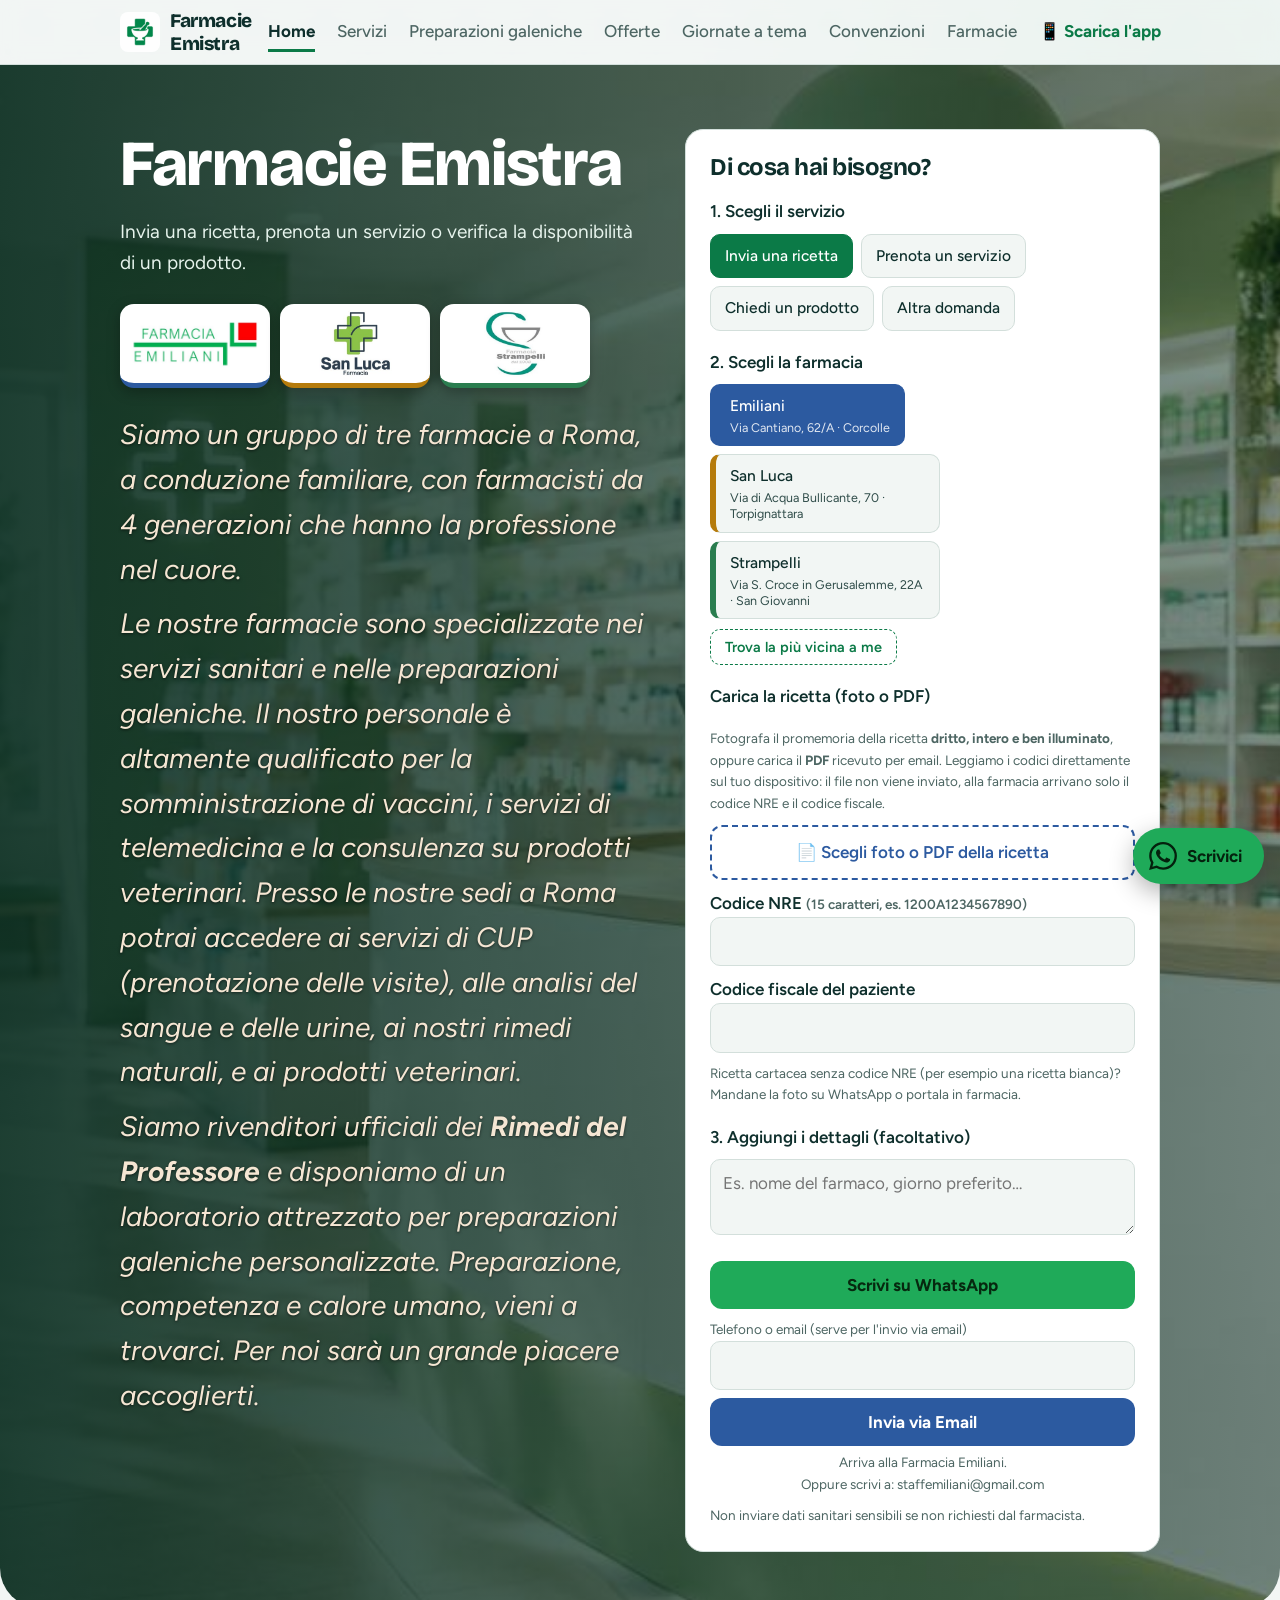
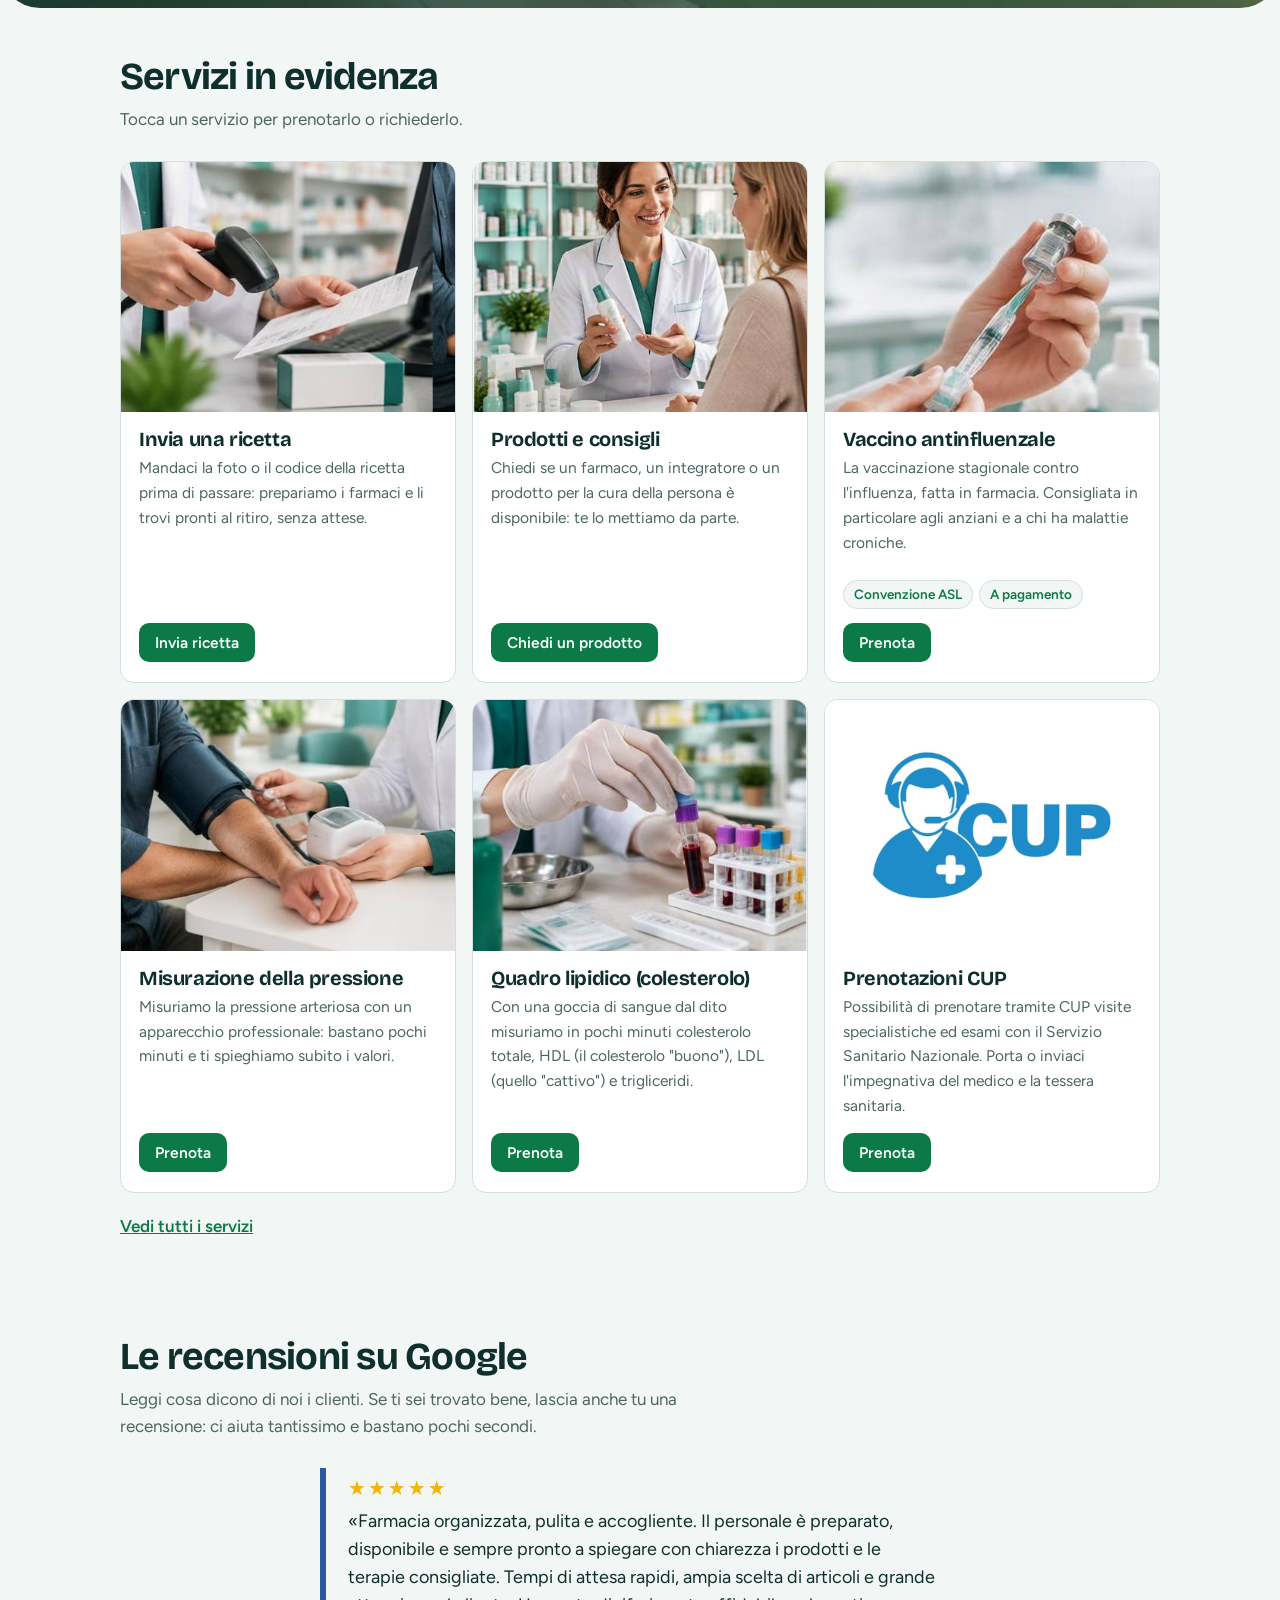
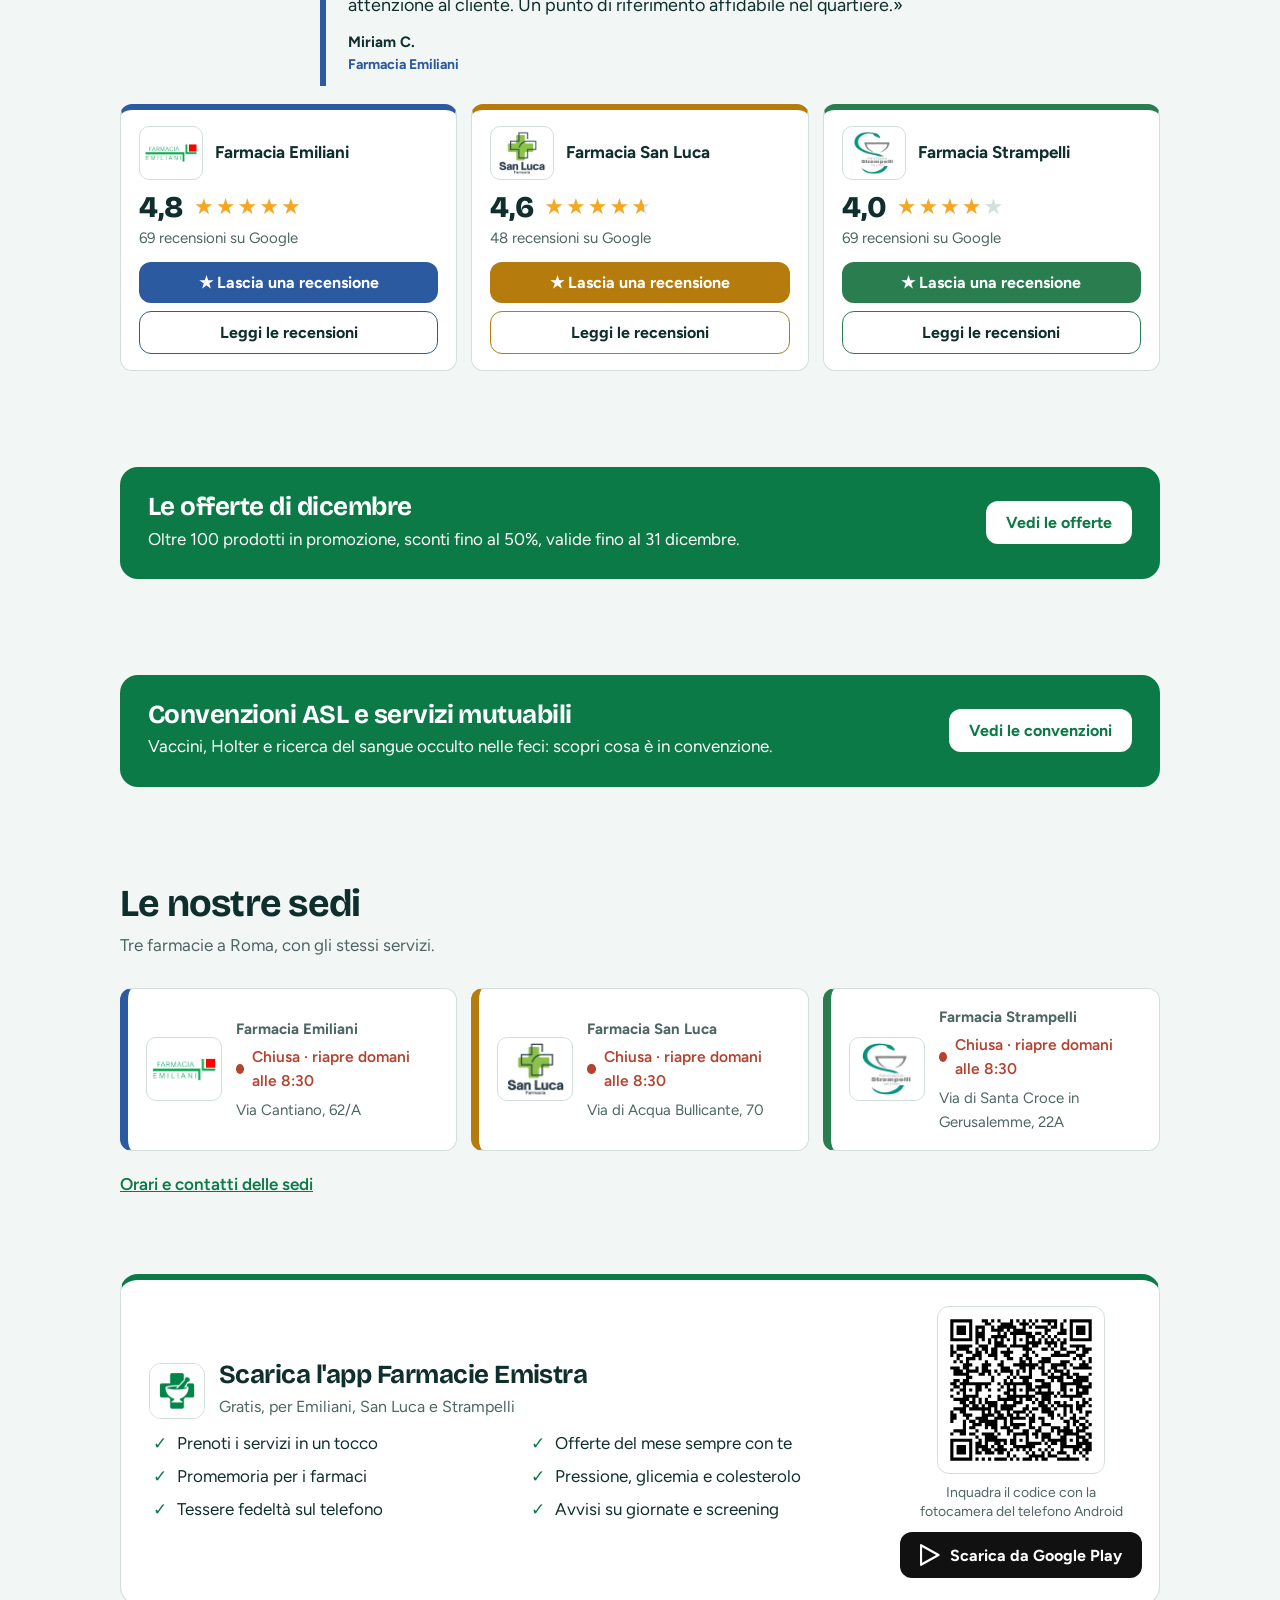
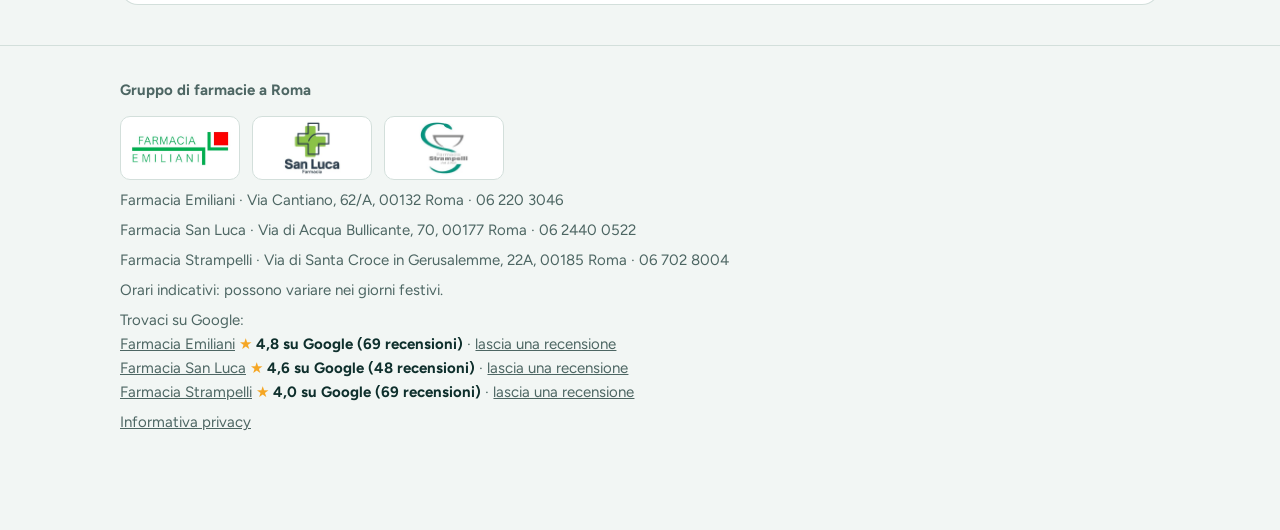
==== commit d6b315a9: "Invito a scaricare l'app Farmacie Emistra: voce nel menu, riquadro con QR, barretta su Android, rich" ====
--- a/index.html
+++ b/index.html
@@ -9,7 +9,7 @@
 <link rel="preconnect" href="https://fonts.googleapis.com">
 <link rel="preconnect" href="https://fonts.gstatic.com" crossorigin>
 <link href="https://fonts.googleapis.com/css2?family=Bricolage+Grotesque:wght@500;700;800&family=Figtree:wght@400;500;600&display=swap" rel="stylesheet">
-<link rel="stylesheet" href="assets/style.css?v=1795597797">
+<link rel="stylesheet" href="assets/style.css?v=1795613745">
 <script>document.documentElement.className+=' mese-'+(new Date()<new Date('2026-12-01T00:00:00+01:00')?'nov':'dic')</script>
 
 </head>
@@ -141,9 +141,9 @@
   <div class="menu" id="menu" role="dialog" aria-label="Scrivici su WhatsApp"><p class="mh">Con quale farmacia vuoi parlare?</p><div class="mrow" style="--c:var(--emiliani)"><a class="mwa" target="_blank" rel="noopener" href="https://wa.me/393331804161"><b>Emiliani</b><span>333 180 4161</span></a><a class="mcall" href="tel:+39062203046" aria-label="Chiama Emiliani"><svg width="22" height="22" viewBox="0 0 24 24" fill="none" stroke="currentColor" stroke-width="2" stroke-linecap="round" stroke-linejoin="round" aria-hidden="true"><path d="M22 16.9v3a2 2 0 0 1-2.2 2 19.8 19.8 0 0 1-8.6-3.1 19.5 19.5 0 0 1-6-6A19.8 19.8 0 0 1 2.1 4.2 2 2 0 0 1 4.1 2h3a2 2 0 0 1 2 1.7c.1 1 .4 1.9.7 2.8a2 2 0 0 1-.5 2.1L8.1 9.9a16 16 0 0 0 6 6l1.3-1.3a2 2 0 0 1 2.1-.4c.9.3 1.8.6 2.8.7a2 2 0 0 1 1.7 2z"/></svg></a></div><div class="mrow" style="--c:var(--sanluca)"><a class="mwa" target="_blank" rel="noopener" href="https://wa.me/393890336019"><b>San Luca</b><span>389 033 6019</span></a><a class="mcall" href="tel:+390624400522" aria-label="Chiama San Luca"><svg width="22" height="22" viewBox="0 0 24 24" fill="none" stroke="currentColor" stroke-width="2" stroke-linecap="round" stroke-linejoin="round" aria-hidden="true"><path d="M22 16.9v3a2 2 0 0 1-2.2 2 19.8 19.8 0 0 1-8.6-3.1 19.5 19.5 0 0 1-6-6A19.8 19.8 0 0 1 2.1 4.2 2 2 0 0 1 4.1 2h3a2 2 0 0 1 2 1.7c.1 1 .4 1.9.7 2.8a2 2 0 0 1-.5 2.1L8.1 9.9a16 16 0 0 0 6 6l1.3-1.3a2 2 0 0 1 2.1-.4c.9.3 1.8.6 2.8.7a2 2 0 0 1 1.7 2z"/></svg></a></div><div class="mrow" style="--c:var(--strampelli)"><a class="mwa" target="_blank" rel="noopener" href="https://wa.me/393403515536"><b>Strampelli</b><span>340 351 5536</span></a><a class="mcall" href="tel:+39067028004" aria-label="Chiama Strampelli"><svg width="22" height="22" viewBox="0 0 24 24" fill="none" stroke="currentColor" stroke-width="2" stroke-linecap="round" stroke-linejoin="round" aria-hidden="true"><path d="M22 16.9v3a2 2 0 0 1-2.2 2 19.8 19.8 0 0 1-8.6-3.1 19.5 19.5 0 0 1-6-6A19.8 19.8 0 0 1 2.1 4.2 2 2 0 0 1 4.1 2h3a2 2 0 0 1 2 1.7c.1 1 .4 1.9.7 2.8a2 2 0 0 1-.5 2.1L8.1 9.9a16 16 0 0 0 6 6l1.3-1.3a2 2 0 0 1 2.1-.4c.9.3 1.8.6 2.8.7a2 2 0 0 1 1.7 2z"/></svg></a></div></div>
   <button id="fab" aria-expanded="false" aria-controls="menu"><svg width="28" height="28" viewBox="0 0 24 24" fill="currentColor" aria-hidden="true"><path d="M17.472 14.382c-.297-.149-1.758-.867-2.03-.967-.273-.099-.471-.148-.67.15-.197.297-.767.966-.94 1.164-.173.199-.347.223-.644.075-.297-.15-1.255-.463-2.39-1.475-.883-.788-1.48-1.761-1.653-2.059-.173-.297-.018-.458.13-.606.134-.133.298-.347.446-.52.149-.174.198-.298.298-.497.099-.198.05-.371-.025-.52-.075-.149-.669-1.612-.916-2.207-.242-.579-.487-.5-.669-.51-.173-.008-.371-.01-.57-.01-.198 0-.52.074-.792.372-.272.297-1.04 1.016-1.04 2.479 0 1.462 1.065 2.875 1.213 3.074.149.198 2.096 3.2 5.077 4.487.709.306 1.262.489 1.694.625.712.227 1.36.195 1.871.118.571-.085 1.758-.719 2.006-1.413.248-.694.248-1.289.173-1.413-.074-.124-.272-.198-.57-.347m-5.421 7.403h-.004a9.87 9.87 0 01-5.031-1.378l-.361-.214-3.741.982.998-3.648-.235-.374a9.86 9.86 0 01-1.51-5.26c.001-5.45 4.436-9.884 9.888-9.884 2.64 0 5.122 1.03 6.988 2.898a9.825 9.825 0 012.893 6.994c-.003 5.45-4.437 9.884-9.885 9.884m8.413-18.297A11.815 11.815 0 0012.05 0C5.495 0 .16 5.335.157 11.892c0 2.096.547 4.142 1.588 5.945L.057 24l6.305-1.654a11.882 11.882 0 005.683 1.448h.005c6.554 0 11.89-5.335 11.893-11.893a11.821 11.821 0 00-3.48-8.413Z"/></svg><span>Scrivici</span></button>
 </div>
-<script src="assets/config.js?v=1795597797"></script>
-<script src="assets/ricetta.js?v=1795597797"></script>
-<script src="assets/giornate.js?v=1795597797"></script>
-<script src="assets/app.js?v=1795597797"></script>
+<script src="assets/config.js?v=1795613745"></script>
+<script src="assets/ricetta.js?v=1795613745"></script>
+<script src="assets/giornate.js?v=1795613745"></script>
+<script src="assets/app.js?v=1795613745"></script>
 </body>
 </html>
--- a/assets/style.css
+++ b/assets/style.css
@@ -308,3 +308,28 @@
 .giornata .gt{border-color:var(--gc,var(--emiliani))}.giornata .gt-tag{background:var(--gc,var(--emiliani))}
 .giornata .gt:not(:has(.gt-img)){grid-template-columns:1fr}
 #giornate-elenco .giornata+.giornata,#giornate-home .giornata+.giornata{padding-top:0}
+/* Invito a scaricare l'app (assets/app.js → "Scarica l'app") */
+nav a.nav-app{color:var(--brand);font-weight:700}
+.appband{padding:8px 0 40px}
+.appband .ab{display:grid;grid-template-columns:1fr auto;gap:28px;align-items:center;background:var(--surface);border:1px solid var(--line);border-top:6px solid var(--brand);border-radius:18px;padding:26px 28px}
+.ab-h{display:flex;align-items:center;gap:14px;margin-bottom:10px}.ab-h img{width:56px;height:56px;border-radius:12px;background:#fff;border:1px solid var(--line);flex:none}
+.ab h2{font-size:26px}.ab-sub{margin:4px 0 0;color:var(--muted);font-size:16px}
+.ab ul{list-style:none;margin:6px 0 0;padding:0;display:grid;grid-template-columns:1fr 1fr;gap:6px 22px}
+.ab li{padding-left:28px;position:relative}.ab li::before{content:"✓";position:absolute;left:4px;color:var(--brand);font-weight:800}
+.ab-r{display:flex;flex-direction:column;align-items:center;gap:10px;text-align:center;max-width:220px}
+.ab-qr{width:168px;height:168px;background:#fff;border-radius:12px;padding:6px;border:1px solid var(--line)}
+.ab-r small{color:var(--muted);font-size:14px;line-height:1.35}
+.gp{display:inline-flex;align-items:center;justify-content:center;gap:10px;padding:12px 20px;border-radius:12px;background:#111;color:#fff;font:700 16px Figtree,sans-serif;text-decoration:none;white-space:nowrap}
+.gp svg{flex:none}
+.ab-ios{margin:0;color:var(--muted);font-size:15px}
+@media(max-width:820px){.appband .ab{grid-template-columns:1fr;padding:22px 20px}.ab ul{grid-template-columns:1fr}.ab-qr,.ab-r small{display:none}.ab-r{max-width:none;align-items:stretch}.ab-r .gp{width:100%;padding:15px 20px;font-size:17px}}
+.app-hint{margin:14px 0 18px;padding:12px 16px;border-radius:12px;background:color-mix(in srgb,var(--brand) 10%,var(--surface));border:1px solid color-mix(in srgb,var(--brand) 30%,var(--line));font-size:16px}
+.app-hint a{color:var(--brand);font-weight:700}
+.appbar{position:fixed;left:0;right:0;bottom:0;z-index:9;display:flex;align-items:center;gap:10px;padding:10px 12px calc(10px + env(safe-area-inset-bottom,0px));background:var(--surface);border-top:1px solid var(--line);box-shadow:0 -6px 20px rgba(0,0,0,.12);animation:appin .25s ease}
+.appbar img{width:40px;height:40px;border-radius:9px;background:#fff;border:1px solid var(--line);flex:none}
+.appbar p{margin:0;flex:1;font-size:14.5px;line-height:1.25}.appbar p b{display:block;font-size:16px}
+.appbar .gp{padding:10px 14px;font-size:15px}
+.appbar-x{width:36px;height:36px;flex:none;border:0;background:none;color:var(--muted);font-size:24px;line-height:1;cursor:pointer;padding:0}
+body.has-appbar .fab{bottom:calc(84px + env(safe-area-inset-bottom,0px))}
+body.has-appbar footer{padding-bottom:170px}
+@media(min-width:821px){.appbar{display:none}body.has-appbar .fab{bottom:calc(16px + env(safe-area-inset-bottom,0px))}}
